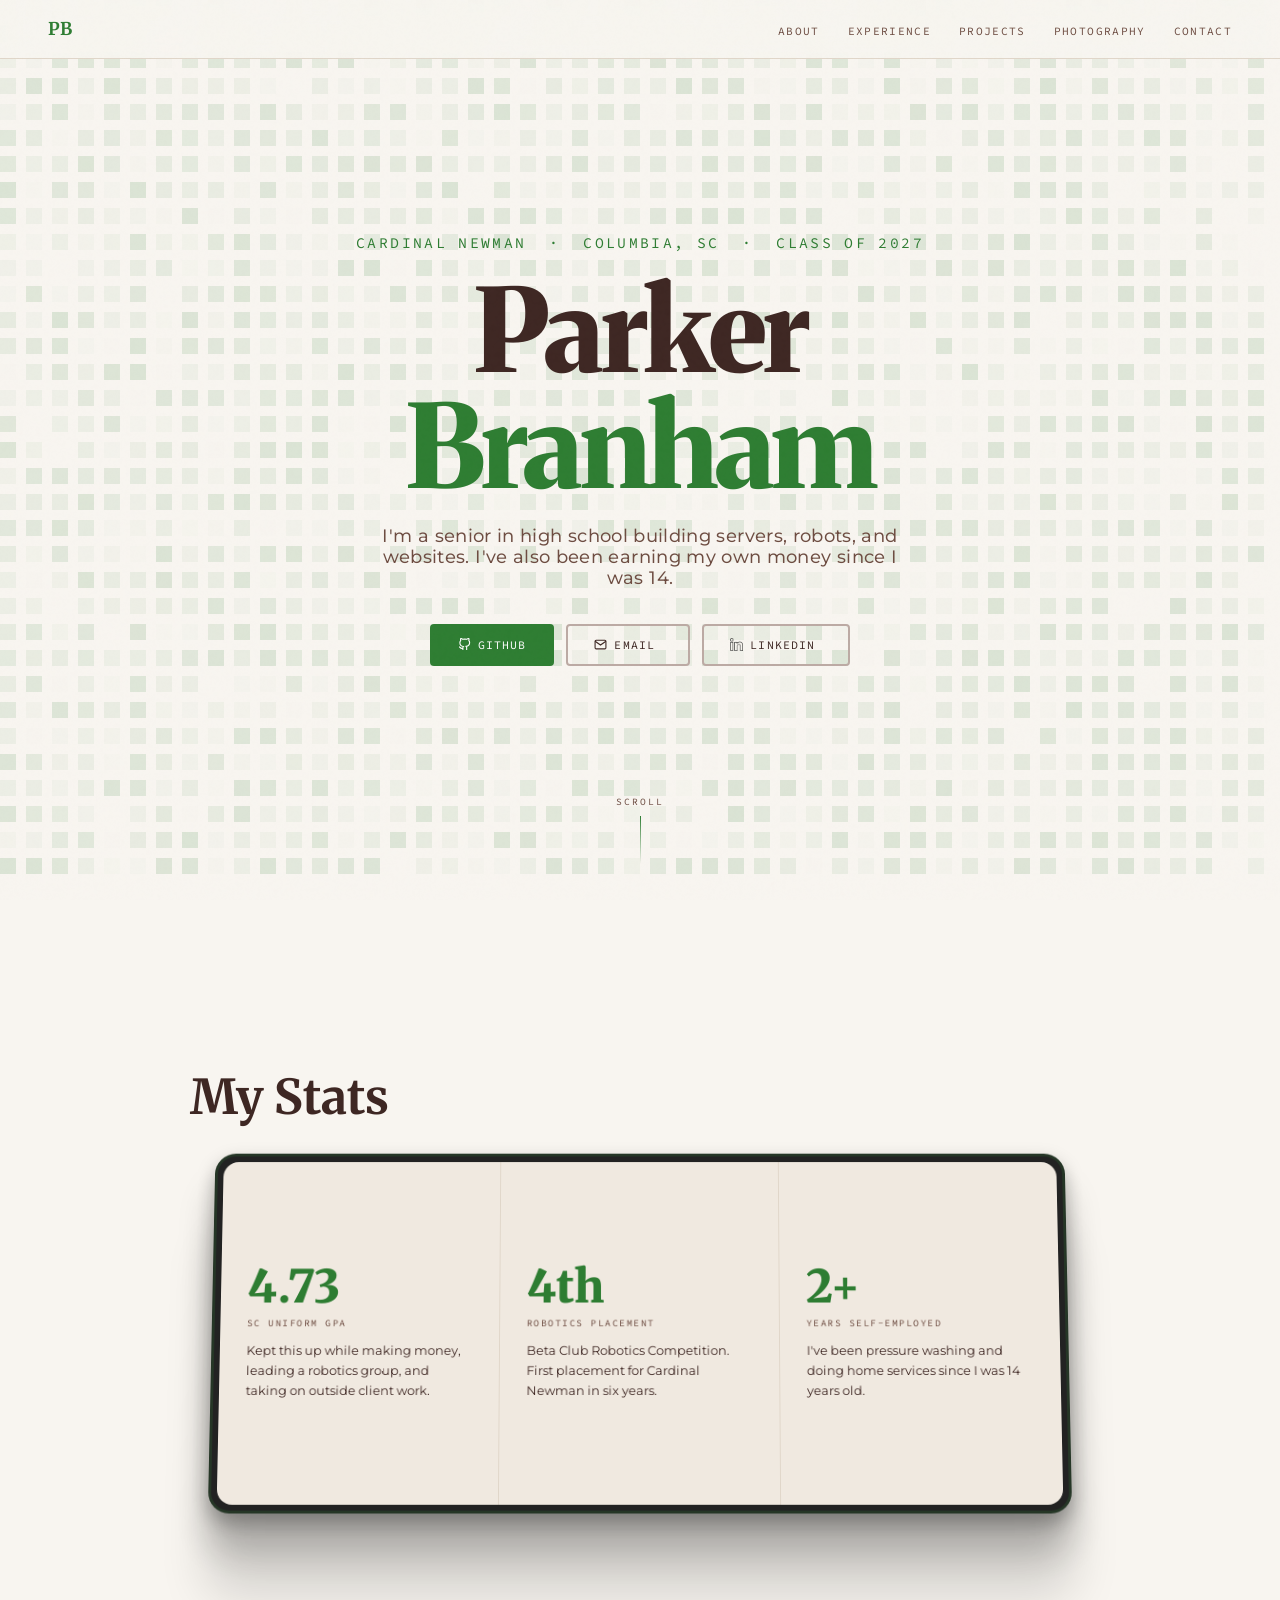
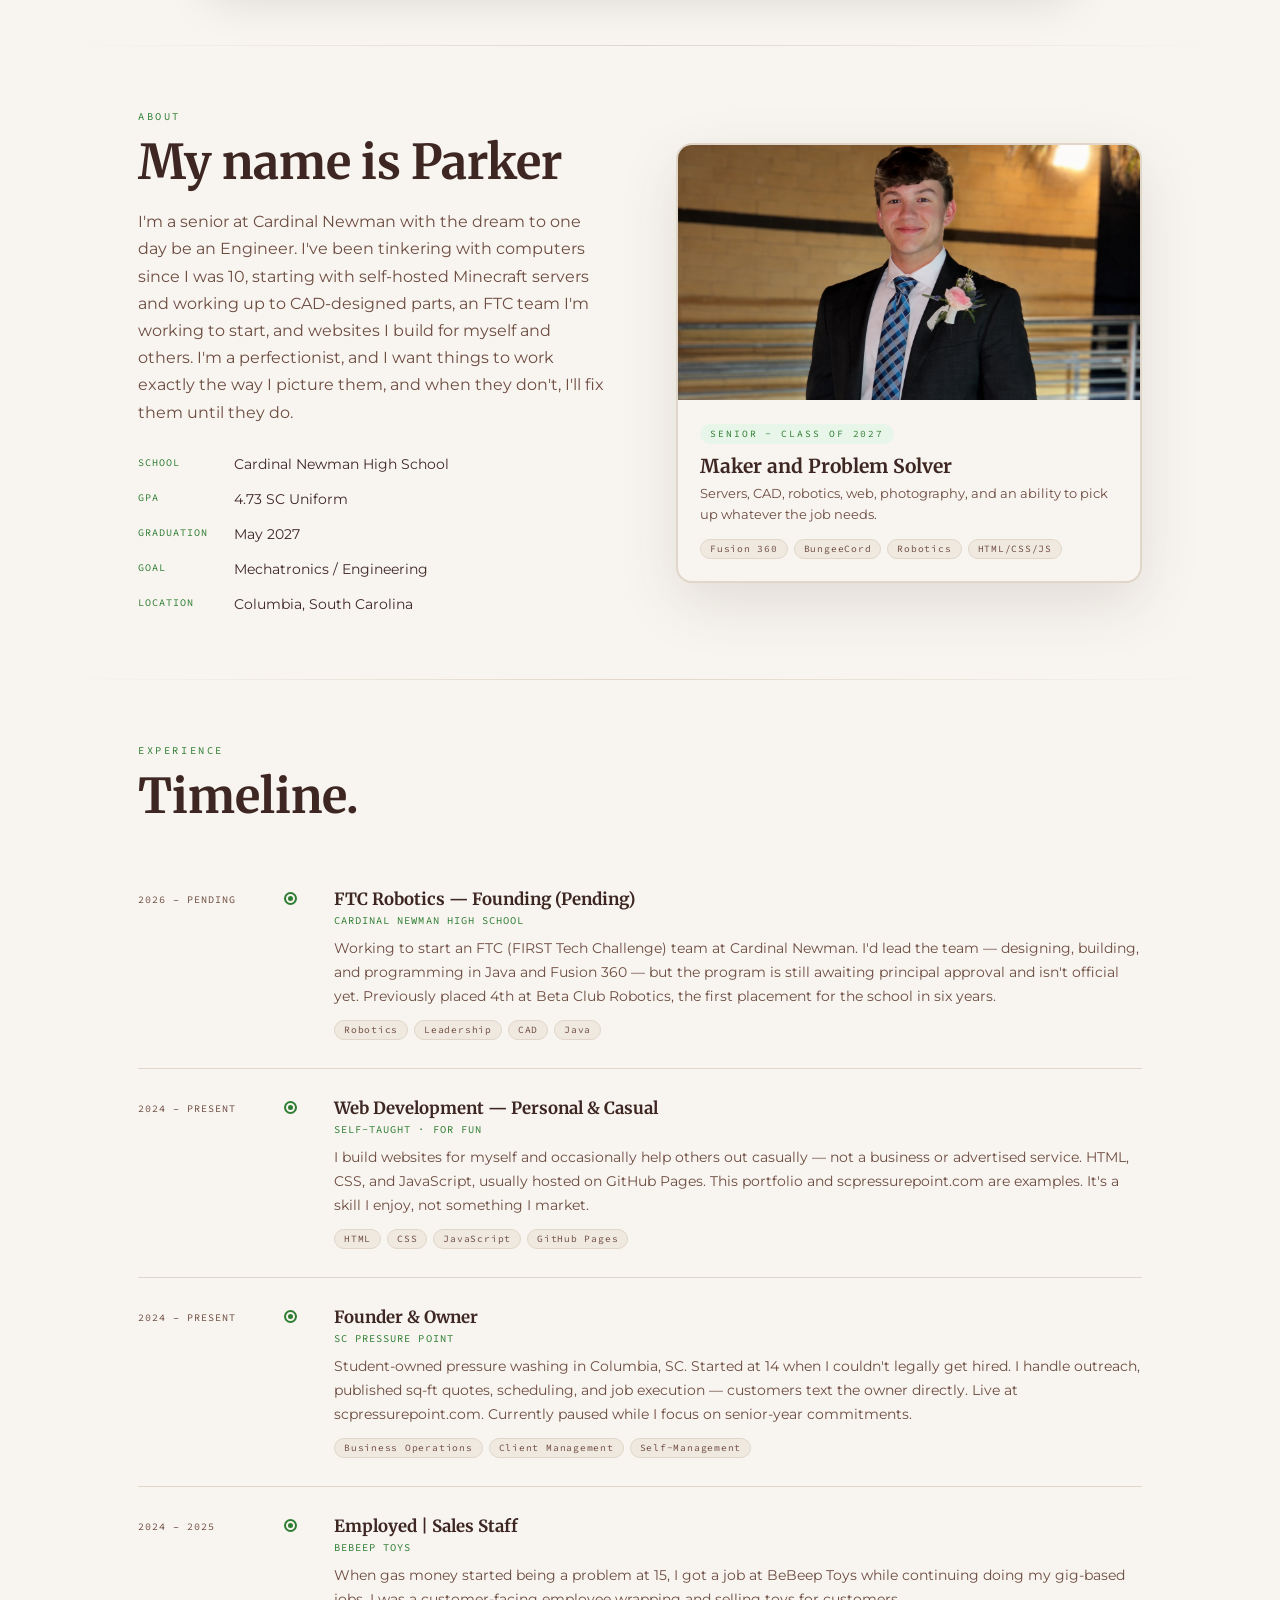
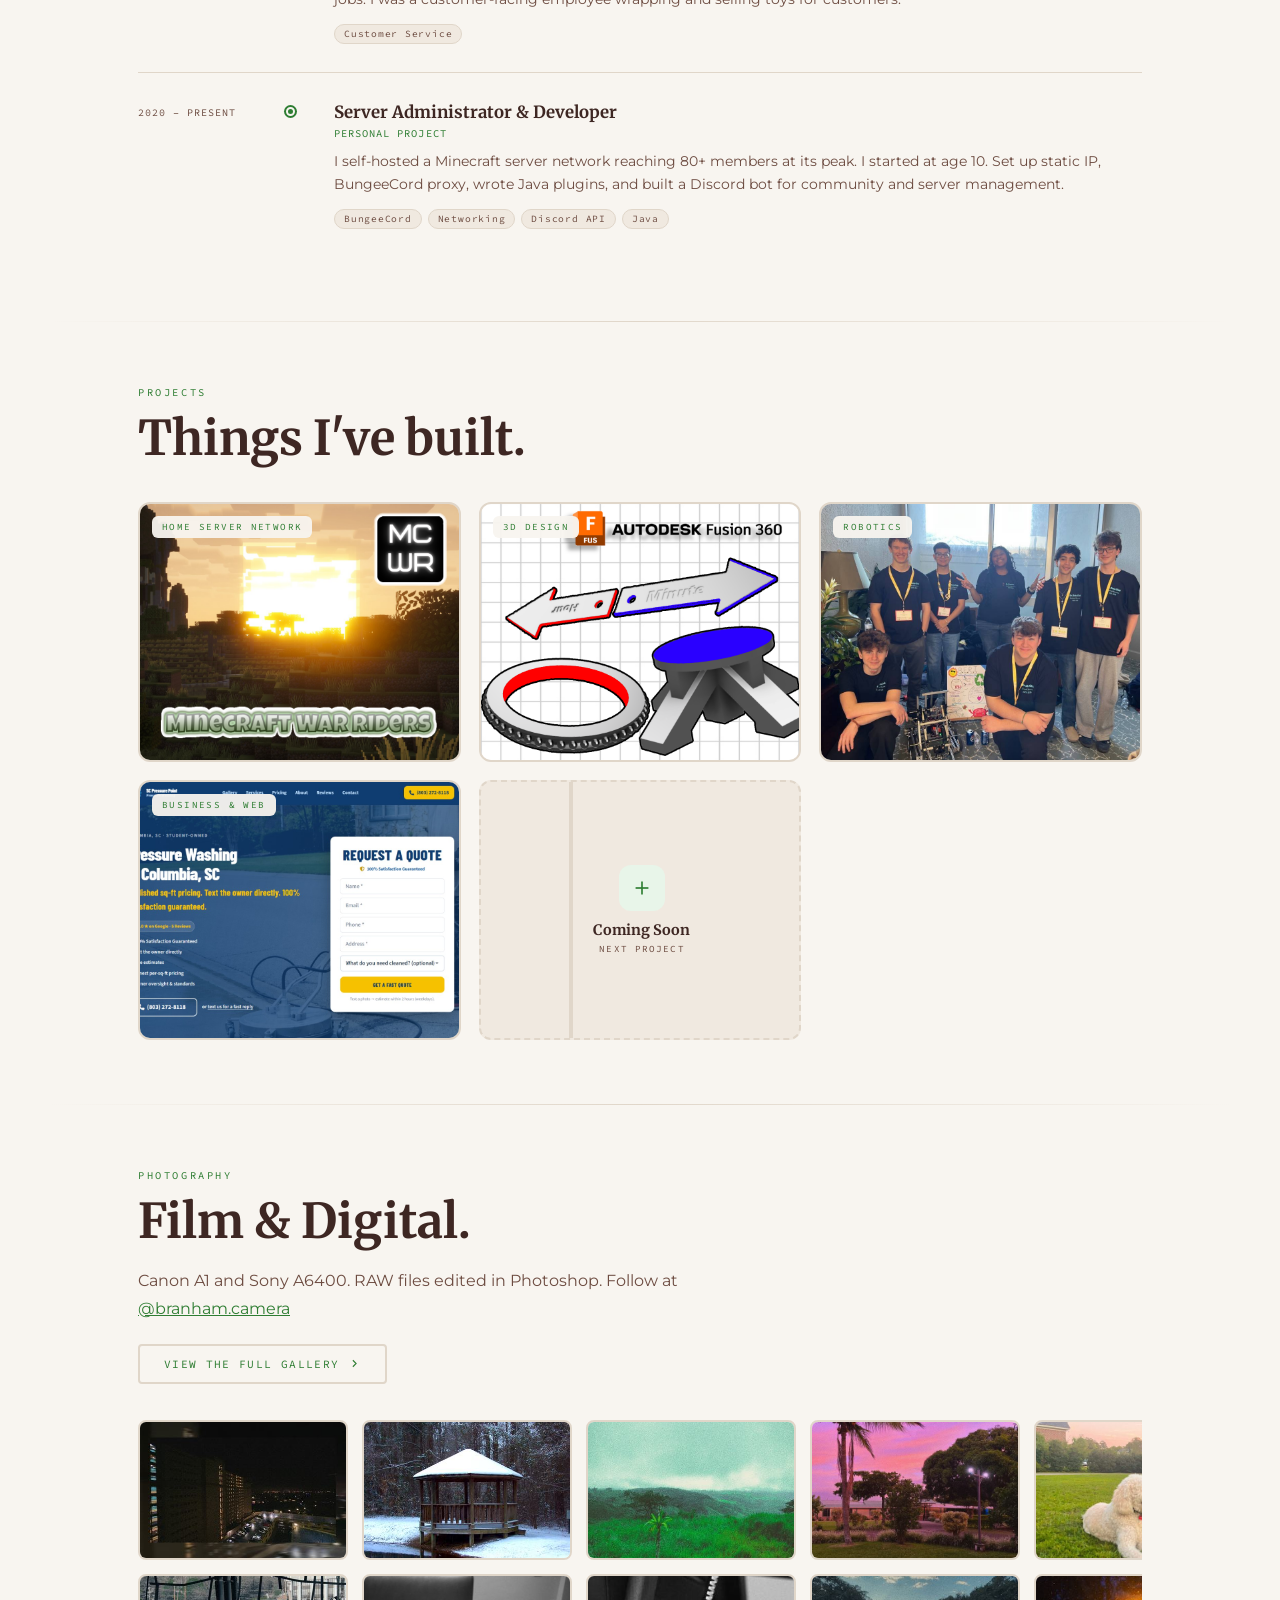
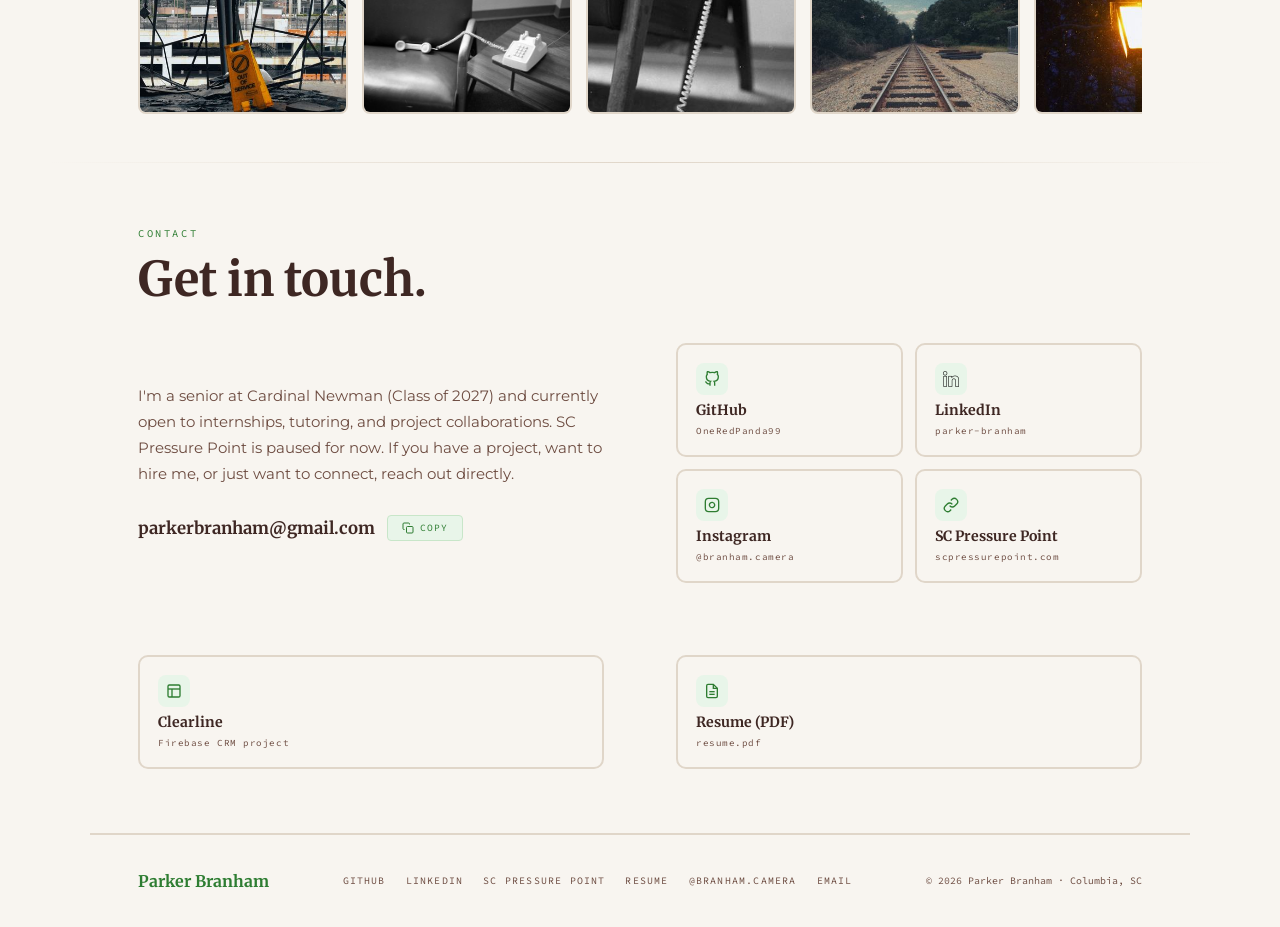
==== index.html @ a6eaa823 "Update site: senior year, soften web-dev/robotics framing, pause SC Pressure Point, add Clearline + " ====
<!DOCTYPE html>
<html lang="en">
<head>
<meta charset="UTF-8">
<meta name="viewport" content="width=device-width, initial-scale=1.0">
<meta name="description" content="Parker Branham — high school senior in Columbia, SC building servers, robots, and websites.">
<meta property="og:title" content="Parker Branham">
<meta property="og:description" content="Parker Branham — servers, robots, and websites. Columbia, SC.">
<meta property="og:image" content="https://www.parkerbranham.com/images/me/2_1me.png">
<meta property="og:url" content="https://www.parkerbranham.com">
<meta name="twitter:card" content="summary_large_image">
<title>Parker Branham - Columbia, SC</title>
<link rel="preconnect" href="https://fonts.googleapis.com">
<link rel="preconnect" href="https://fonts.gstatic.com" crossorigin>
<link rel="icon" type="image/png" href="images/me/PBLogo.png">
<link href="https://fonts.googleapis.com/css2?family=Merriweather:ital,wght@0,300;0,400;0,700;0,900;1,300&family=Montserrat:wght@300;400;500;600;700;800&family=Source+Code+Pro:wght@400;500;600&display=swap" rel="stylesheet">
<style>
:root {
  --card:#f8f5f0;--ring:#2e7d32;--input:#e0d6c9;--muted:#f0e9e0;--accent:#c8e6c9;
  --border:#e0d6c9;--primary:#2e7d32;--secondary:#e8f5e9;--background:#f8f5f0;
  --foreground:#3e2723;--muted-foreground:#6d4c41;--accent-foreground:#1b5e20;
  --primary-foreground:#ffffff;--secondary-foreground:#1b5e20;
  --font-mono:'Source Code Pro',monospace;--font-sans:'Montserrat',sans-serif;
  --font-serif:'Merriweather',serif;
}
*,*::before,*::after{box-sizing:border-box;margin:0;padding:0;}
html{scroll-behavior:smooth;overflow-y:scroll;scrollbar-width:none;}
html::-webkit-scrollbar{display:none;}
body{background:var(--background);color:var(--foreground);font-family:var(--font-sans);overflow-x:hidden;}
body::before{content:'';position:fixed;inset:0;background-image:url("data:image/svg+xml,%3Csvg viewBox='0 0 200 200' xmlns='http://www.w3.org/2000/svg'%3E%3Cfilter id='n'%3E%3CfeTurbulence type='fractalNoise' baseFrequency='0.85' numOctaves='4' stitchTiles='stitch'/%3E%3C/filter%3E%3Crect width='100%25' height='100%25' filter='url(%23n)' opacity='0.04'/%3E%3C/svg%3E");pointer-events:none;z-index:9999;opacity:0.4;}
.no-select{user-select:none;-webkit-user-select:none;}

/* ── NAV ── */
nav{position:fixed;top:0;left:0;right:0;z-index:1000;padding:18px 48px;display:flex;justify-content:space-between;align-items:center;background:rgba(248,245,240,0.9);backdrop-filter:blur(14px);border-bottom:1px solid var(--border);}
.nav-logo{font-family:var(--font-serif);font-weight:700;font-size:1.1rem;color:var(--primary);text-decoration:none;}
.nav-links{display:flex;gap:28px;list-style:none;}
.nav-links a{font-family:var(--font-mono);font-size:0.7rem;letter-spacing:0.12em;text-transform:uppercase;color:var(--muted-foreground);text-decoration:none;transition:color 0.2s;position:relative;}
.nav-links a::after{content:'';position:absolute;bottom:-2px;left:0;right:0;height:1px;background:var(--primary);transform:scaleX(0);transition:transform 0.25s ease;}
.nav-links a:hover{color:var(--primary);}
.nav-links a:hover::after{transform:scaleX(1);}
.nav-hamburger{display:none;flex-direction:column;gap:5px;cursor:pointer;padding:4px;}
.nav-hamburger span{display:block;width:22px;height:2px;background:var(--foreground);transition:all 0.3s;border-radius:2px;}
.nav-hamburger.open span:nth-child(1){transform:translateY(7px) rotate(45deg);}
.nav-hamburger.open span:nth-child(2){opacity:0;transform:scaleX(0);}
.nav-hamburger.open span:nth-child(3){transform:translateY(-7px) rotate(-45deg);}
.mobile-menu{display:none;position:fixed;top:57px;left:0;right:0;background:rgba(248,245,240,0.97);backdrop-filter:blur(14px);border-bottom:1px solid var(--border);z-index:999;padding:20px 24px;flex-direction:column;gap:0;}
.mobile-menu.open{display:flex;}
.mobile-menu[hidden]{display:none !important;}
.mobile-menu a{font-family:var(--font-mono);font-size:0.82rem;letter-spacing:0.12em;text-transform:uppercase;color:var(--muted-foreground);text-decoration:none;padding:14px 0;border-bottom:1px solid var(--border);}
.mobile-menu a:last-child{border-bottom:none;}
.mobile-menu a:hover{color:var(--primary);}

/* ── HERO ── */
#hero{position:relative;height:100vh;min-height:600px;display:flex;flex-direction:column;align-items:center;justify-content:center;overflow:hidden;}
#flickering-canvas{position:absolute;inset:0;width:100%;height:100%;opacity:0.38;}
.hero-content{position:relative;z-index:2;text-align:center;padding:0 24px;}
.hero-tag{font-family:var(--font-mono);font-size:clamp(0.78rem,1.5vw,0.92rem);letter-spacing:0.16em;text-transform:uppercase;color:var(--primary);margin-bottom:22px;opacity:0;transform:translateY(16px);animation:fadeUp 0.7s 0.3s ease forwards;}
.hero-name{font-family:var(--font-serif);font-size:clamp(3.2rem,9vw,8.5rem);font-weight:900;line-height:1;color:var(--foreground);letter-spacing:-0.03em;opacity:0;transform:translateY(24px);animation:fadeUp 0.8s 0.5s ease forwards;}
.hero-name span{color:var(--primary);display:inline-block;}
.hero-role { font-family: var(--font-sans); font-size: clamp(0.95rem, 2vw, 1.1rem); font-weight: 450; color: var(--muted-foreground); margin-top: 20px; letter-spacing: 0.02em; opacity: 0; transform: translateY(16px); animation: fadeUp 0.7s 0.8s ease forwards; max-width: 520px; margin-left: auto; margin-right: auto; }
.hero-cta{margin-top:36px;display:flex;gap:12px;justify-content:center;flex-wrap:wrap;opacity:0;transform:translateY(16px);animation:fadeUp 0.7s 1.0s ease forwards;}
.btn-primary{background:var(--primary);color:var(--primary-foreground);font-family:var(--font-mono);font-size:0.72rem;letter-spacing:0.1em;text-transform:uppercase;text-decoration:none;padding:12px 26px;border-radius:4px;transition:all 0.25s cubic-bezier(0.34,1.56,0.64,1);border:2px solid transparent;display:inline-flex;align-items:center;gap:7px;}
.btn-primary svg{width:13px;height:13px;stroke:currentColor;fill:none;stroke-width:2;flex-shrink:0;}
.btn-primary:hover{background:transparent;color:var(--primary);border-color:var(--primary);transform:translateY(-2px);box-shadow:0 8px 20px rgba(46,125,50,0.18);}
.btn-secondary{background:transparent;color:var(--foreground);font-family:var(--font-mono);font-size:0.72rem;letter-spacing:0.1em;text-transform:uppercase;text-decoration:none;padding:12px 26px;border-radius:4px;border:2px solid #bcaaa4;transition:all 0.25s cubic-bezier(0.34,1.56,0.64,1);display:inline-flex;align-items:center;gap:7px;cursor:pointer;}
.btn-secondary svg{width:13px;height:13px;stroke:currentColor;fill:none;stroke-width:2;flex-shrink:0;}
.btn-secondary:hover{border-color:var(--primary);color:var(--primary);transform:translateY(-2px);box-shadow:0 8px 20px rgba(46,125,50,0.1);}
.scroll-hint{position:absolute;bottom:36px;left:0;right:0;display:flex;flex-direction:column;align-items:center;gap:8px;opacity:0;animation:fadeUp 0.6s 1.4s ease forwards;pointer-events:none;}
.scroll-hint span{font-family:var(--font-mono);font-size:0.6rem;letter-spacing:0.2em;text-transform:uppercase;color:var(--muted-foreground);}
.scroll-line{width:1px;height:48px;background:linear-gradient(to bottom,var(--primary),transparent);animation:scrollPulse 2s infinite;}
.btn-secondary.copied::after{content:"Copied!";margin-left:8px;color:#4caf50;font-weight:600;opacity:1;transition:opacity .3s ease;}
.btn-secondary::after{content:"";opacity:0;}
a:focus-visible,button:focus-visible{outline:2px solid var(--primary);outline-offset:3px;}
.footer-email{font-family:var(--font-mono);font-size:0.62rem;letter-spacing:0.12em;text-transform:uppercase;color:var(--muted-foreground);background:none;border:none;cursor:pointer;padding:0;transition:color 0.2s;}
.footer-email:hover,.footer-email.copied{color:var(--primary);}



/* ── 3D SCROLL CARD ── */
#scroll-section{position:relative;height:745px;display:flex;align-items:flex-start;justify-content:center;padding:80px 24px;background:var(--background);overflow:hidden;}
.scroll-sticky{position:sticky;top:90px;width:100%;max-width:900px;margin:0 auto;perspective:1200px;}
.scroll-card-3d{border-radius:22px;border:3px solid rgba(46,125,50,0.22);background:#222;padding:6px;box-shadow:0 9px 20px rgba(0,0,0,0.28),0 37px 37px rgba(0,0,0,0.22),0 84px 50px rgba(0,0,0,0.14);will-change:transform;}
.scroll-card-inner{background:var(--muted);border-radius:16px;overflow:hidden;height:360px;display:grid;grid-template-columns:repeat(3,1fr);}
.stat-panel{padding:36px 28px;display:flex;flex-direction:column;justify-content:center;border-right:1px solid var(--border);}
.stat-panel:last-child{border-right:none;}
.stat-num{font-family:var(--font-serif);font-size:3rem;font-weight:900;color:var(--primary);line-height:1;}
.stat-label{font-family:var(--font-mono);font-size:0.62rem;letter-spacing:0.15em;text-transform:uppercase;color:var(--muted-foreground);margin-top:8px;}
.stat-desc{font-size:0.82rem;color:var(--foreground);margin-top:12px;line-height:1.6;}

/* ── SECTIONS ── */
section{padding:64px 48px;max-width:1100px;margin:0 auto;}
.section-label{font-family:var(--font-mono);font-size:0.65rem;letter-spacing:0.25em;text-transform:uppercase;color:var(--primary);margin-bottom:12px;}
.section-title{font-family:var(--font-serif);font-size:clamp(1.9rem,4vw,3rem);font-weight:700;color:var(--foreground);line-height:1.15;margin-bottom:18px;}
.section-subtitle{font-size:1rem;color:var(--muted-foreground);max-width:560px;line-height:1.7;}

/* ── ABOUT ── */
#about{display:grid;grid-template-columns:1fr 1fr;gap:72px;align-items:center;}
.about-text .section-subtitle{margin-top:14px;margin-bottom:28px;}
.about-facts{display:flex;flex-direction:column;gap:14px;margin-top:28px;}
.fact-row{display:flex;align-items:flex-start;gap:12px;font-size:0.88rem;}
.fact-key{font-family:var(--font-mono);font-size:0.63rem;letter-spacing:0.1em;text-transform:uppercase;color:var(--primary);min-width:84px;padding-top:2px;}
.fact-val{color:var(--foreground);line-height:1.5;}
.tilt-card-wrap{position:relative;}
.tilt-card{border-radius:16px;overflow:hidden;border:2px solid var(--border);background:var(--card);box-shadow:0 20px 60px rgba(62,39,35,0.12);transform-style:preserve-3d;transition:box-shadow 0.3s;}
.tilt-card:hover{box-shadow:0 40px 80px rgba(46,125,50,0.15);}
.tilt-card-img{width:100%;height:255px;object-fit:cover;display:block;}
.tilt-card-body{padding:22px;}
.tilt-card-tag{font-family:var(--font-mono);font-size:0.6rem;letter-spacing:0.2em;text-transform:uppercase;color:var(--primary);background:var(--secondary);padding:4px 10px;border-radius:100px;display:inline-block;margin-bottom:10px;}
.tilt-card-title{font-family:var(--font-serif);font-size:1.2rem;font-weight:700;color:var(--foreground);}
.tilt-card-sub{font-size:0.82rem;color:var(--muted-foreground);margin-top:5px;line-height:1.6;}
.tilt-spotlight{position:absolute;inset:0;border-radius:16px;pointer-events:none;background:radial-gradient(circle at var(--mx,50%) var(--my,50%),rgba(200,230,201,0.35) 0%,transparent 60%);opacity:0;transition:opacity 0.3s;}
.tilt-card-wrap:hover .tilt-spotlight{opacity:1;}
.skill-tags{display:flex;flex-wrap:wrap;gap:6px;margin-top:12px;}
.skill-tag{font-family:var(--font-mono);font-size:0.6rem;letter-spacing:0.08em;padding:3px 9px;border-radius:100px;background:var(--muted);color:var(--muted-foreground);border:1px solid var(--border);}

/* ── PROJECTS ── */
#projects .cards-grid{display:grid;grid-template-columns:repeat(3,1fr);gap:18px;margin-top:36px;}
.focus-card{position:relative;border-radius:12px;overflow:hidden;height:260px;background:var(--muted);border:2px solid var(--border);transition:all 0.3s ease;cursor:pointer;display:block;text-decoration: none;cursor: pointer;}
.cards-grid:hover .focus-card:not(:hover){filter:blur(2px);transform:scale(0.97);opacity:0.75;}
.focus-card-bg{position:absolute;inset:0;width:100%;height:100%;object-fit:cover;transition:transform 0.4s ease;}
.focus-card:hover .focus-card-bg{transform:scale(1.06);}
.focus-card-overlay{position:absolute;inset:0;background:linear-gradient(to top,rgba(0,0,0,0.78) 0%,transparent 60%);opacity:0;transition:opacity 0.3s;display:flex;align-items:flex-end;padding:20px 18px;}
.focus-card:hover .focus-card-overlay{opacity:1;}
.focus-card-title{font-family:var(--font-serif);font-size:1rem;font-weight:700;color:#fff;}
.focus-card-link{font-family:var(--font-mono);font-size:0.6rem;letter-spacing:0.1em;color:rgba(200,230,201,0.9);margin-top:4px;text-decoration:none;display:block;}
.focus-card-meta{position:absolute;top:12px;left:12px;background:rgba(248,245,240,0.95);border-radius:6px;padding:5px 10px;}
.focus-card-meta-tag{font-family:var(--font-mono);font-size:0.58rem;letter-spacing:0.15em;text-transform:uppercase;color:var(--primary);}
.focus-card.placeholder{background:var(--muted);border:2px dashed var(--border);display:flex;align-items:center;justify-content:center;cursor:default;}
.focus-card.placeholder:hover{filter:none;transform:none;opacity:1;}
.placeholder-inner{position:relative;z-index:2;text-align:center;padding:20px;pointer-events:none;}
.placeholder-icon{width:46px;height:46px;background:var(--secondary);border-radius:12px;display:flex;align-items:center;justify-content:center;margin:0 auto 10px;}
.placeholder-icon svg{width:22px;height:22px;stroke:var(--primary);fill:none;stroke-width:1.8;}
.placeholder-label{font-family:var(--font-serif);font-size:0.9rem;font-weight:700;color:var(--foreground);}
.placeholder-sub{font-family:var(--font-mono);font-size:0.58rem;letter-spacing:0.12em;text-transform:uppercase;color:var(--muted-foreground);margin-top:4px;}

/* ── EXPERIENCE ── */
#experience{padding:64px 48px;max-width:1100px;margin:0 auto;}
.experience-list{margin-top:36px;display:flex;flex-direction:column;}
.exp-item{display:grid;grid-template-columns:160px 1fr;gap:36px;padding:28px 0;border-bottom:1px solid var(--border);position:relative;}
.exp-item:last-child{border-bottom:none;}
.exp-date{font-family:var(--font-mono);font-size:0.63rem;letter-spacing:0.1em;text-transform:uppercase;color:var(--muted-foreground);padding-top:4px;line-height:1.6;}
.exp-dot{position:absolute;left:148px;top:34px;width:9px;height:9px;border-radius:50%;background:var(--primary);border:2px solid var(--background);box-shadow:0 0 0 2px var(--primary);}
.exp-role{font-family:var(--font-serif);font-size:1.05rem;font-weight:700;color:var(--foreground);margin-bottom:4px;}
.exp-company{font-family:var(--font-mono);font-size:0.65rem;letter-spacing:0.1em;text-transform:uppercase;color:var(--primary);margin-bottom:10px;}
.exp-desc{font-size:0.87rem;color:var(--muted-foreground);line-height:1.7;}
.exp-tags{display:flex;flex-wrap:wrap;gap:6px;margin-top:12px;}

/* ── PHOTOGRAPHY ── */
#photography{padding-bottom:0;}
.photo-gallery-wrap{margin-top:36px;display:flex;flex-direction:column;gap:14px;overflow:hidden;}
.photo-marquee-row{display:flex;white-space:nowrap;overflow:hidden;}
.photo-marquee-track{display:flex;gap:14px;animation:marqueeScroll 30s linear infinite;will-change:transform;}
.photo-marquee-row.reverse .photo-marquee-track{animation:marqueeScrollReverse 35s linear infinite;}
.photo-item{width:210px;height:140px;flex-shrink:0;border-radius:8px;overflow:hidden;border:2px solid var(--border);cursor:pointer;}
.photo-item img{width:100%;height:100%;object-fit:cover;display:block;transition:transform 0.4s ease;}
.photo-item:hover img{transform:scale(1.06);}
.photo-cta{display:inline-flex;align-items:center;gap:9px;font-family:var(--font-mono);font-size:0.7rem;letter-spacing:0.12em;text-transform:uppercase;text-decoration:none;color:var(--primary);padding:11px 24px;border:2px solid var(--border);border-radius:4px;transition:all 0.22s;}
.photo-cta:hover{border-color:var(--primary);transform:translateY(-2px);}
.photo-cta svg{width:13px;height:13px;stroke:currentColor;fill:none;stroke-width:2;transition:transform 0.2s;}
.photo-cta:hover svg{transform:translateX(4px);}

/* ── CONTACT ── */
#contact{padding:64px 48px;max-width:1100px;margin:0 auto;}
.contact-wrap{display:grid;grid-template-columns:1fr 1fr;gap:72px;align-items:center;margin-top:36px;}
.contact-info p{font-size:0.92rem;color:var(--muted-foreground);line-height:1.75;margin-bottom:28px;}
.contact-email-row{display:flex;align-items:center;gap:12px;flex-wrap:wrap;}
.contact-email-display{font-family:var(--font-serif);font-size:1.05rem;font-weight:700;color:var(--foreground);}
.copy-btn{display:inline-flex;align-items:center;gap:6px;font-family:var(--font-mono);font-size:0.6rem;letter-spacing:0.1em;text-transform:uppercase;background:var(--secondary);color:var(--primary);border:1px solid var(--accent);padding:6px 14px;border-radius:4px;cursor:pointer;transition:all 0.2s ease;}
.copy-btn:hover{background:var(--accent);}
.copy-btn svg{width:12px;height:12px;stroke:currentColor;fill:none;stroke-width:2;}
.contact-links-grid{display:grid;grid-template-columns:repeat(auto-fill,minmax(160px,1fr));gap:12px;}
.contact-link-card{background:var(--card);border:2px solid var(--border);border-radius:10px;padding:18px;text-decoration:none;transition:border-color 0.2s,transform 0.25s cubic-bezier(0.34,1.56,0.64,1);display:flex;flex-direction:column;gap:6px;}
.contact-link-card:hover{border-color:var(--primary);transform:translateY(-3px);box-shadow:0 12px 28px rgba(46,125,50,0.1);}
.contact-link-icon{width:32px;height:32px;background:var(--secondary);border-radius:8px;display:flex;align-items:center;justify-content:center;}
.contact-link-icon svg{width:16px;height:16px;stroke:var(--primary);fill:none;stroke-width:2;}
.contact-link-name{font-family:var(--font-serif);font-size:0.88rem;font-weight:700;color:var(--foreground);}
.contact-link-url{font-family:var(--font-mono);font-size:0.58rem;letter-spacing:0.06em;color:var(--muted-foreground);}

/* ── FOOTER ── */
footer{border-top:2px solid var(--border);padding:36px 48px;display:flex;justify-content:space-between;align-items:center;max-width:1100px;margin:0 auto;}
.footer-name{font-family:var(--font-serif);font-size:1rem;font-weight:700;color:var(--primary);}
.footer-links{display:flex;gap:20px;flex-wrap:wrap;}
.footer-links a{font-family:var(--font-mono);font-size:0.62rem;letter-spacing:0.12em;text-transform:uppercase;color:var(--muted-foreground);text-decoration:none;transition:color 0.2s;}
.footer-links a:hover{color:var(--primary);}
.footer-copy{font-family:var(--font-mono);font-size:0.62rem;color:var(--muted-foreground);}

/* ── ANIMATIONS ── */
@keyframes fadeUp{to{opacity:1;transform:translateY(0);}}
@keyframes scrollPulse{0%,100%{opacity:1;}50%{opacity:0.4;}}
@keyframes marqueeScroll{from{transform:translateX(0);}to{transform:translateX(-50%);}}
@keyframes marqueeScrollReverse{from{transform:translateX(-50%);}to{transform:translateX(0);}}
.reveal{opacity:0;transform:translateY(28px);transition:opacity 0.65s ease,transform 0.65s ease;}
.reveal.visible{opacity:1;transform:translateY(0);}
.reveal-delay-1{transition-delay:0.1s;}
.reveal-delay-2{transition-delay:0.2s;}
.reveal-delay-3{transition-delay:0.3s;}
.reveal-delay-4{transition-delay:0.4s;}
.hr-fancy{border:none;height:1px;background:linear-gradient(90deg,transparent,var(--border),transparent);margin:0 48px;}

/* ── MOBILE ── */
@media(max-width:900px){
  #about{grid-template-columns:1fr;gap:40px;}
  #projects .cards-grid{grid-template-columns:repeat(2,1fr);}
  .contact-wrap{grid-template-columns:1fr;gap:40px;}
}
@media(max-width:680px){
  nav{padding:14px 20px;}
  .nav-links{display:none;}
  .nav-hamburger{display:flex;}
  section{padding:44px 20px;}
  #experience{padding:44px 20px;}
  #contact{padding:44px 20px;}
  #projects .cards-grid{grid-template-columns:1fr;}
  footer{flex-direction:column;gap:14px;text-align:center;padding:28px 20px;}
  .footer-links{justify-content:center;}
  .hr-fancy{margin:0 20px;}
  .scroll-card-inner{grid-template-columns:1fr;height:auto;}
  .stat-panel{border-right:none;border-bottom:1px solid var(--border);}
  .stat-panel:last-child{border-bottom:none;}
  .contact-links-grid{grid-template-columns:1fr;}
  .hero-cta{flex-direction:column;align-items:center;}
  .exp-item{grid-template-columns:1fr;gap:6px;}
  .exp-dot{display:none;}
  #scroll-section{height:auto;padding:60px 20px;}
  .scroll-sticky{position:relative;top:0;}
  .focus-card-overlay{opacity:1;background:linear-gradient(to top,rgba(0,0,0,0.72) 0%,transparent 55%);}
  .cards-grid:hover .focus-card:not(:hover){filter:none;transform:none;opacity:1;}
}
@media(prefers-reduced-motion:reduce){
  html{scroll-behavior:auto;}
  .hero-tag,.hero-name,.hero-role,.hero-cta,.scroll-hint{animation:none;opacity:1;transform:none;}
  .reveal{opacity:1;transform:none;transition:none;}
  .photo-marquee-track,.photo-marquee-row.reverse .photo-marquee-track{animation:none;}
  .scroll-line{animation:none;}
}
</style>
<link rel="stylesheet" href="css/easter-eggs.css">
<!-- ↑↑↓↓…? D w/ friends · alt+shift palette · H opens doors · X marks the spot -->
</head>
<body>

<!-- NAV -->
<nav>
  <a href="#hero" class="nav-logo no-select">PB</a>
  <ul class="nav-links no-select">
    <li><a href="#about">About</a></li>
    <li><a href="#experience">Experience</a></li>
    <li><a href="#projects">Projects</a></li>
    <li><a href="#photography">Photography</a></li>
    <li><a href="#contact">Contact</a></li>
  </ul>
  <div class="nav-hamburger no-select" id="hamburger" role="button" tabindex="0" aria-label="Open menu" aria-expanded="false" aria-controls="mobile-menu">
    <span></span><span></span><span></span>
  </div>
</nav>
<div class="mobile-menu" id="mobile-menu" hidden>
  <a href="#about" onclick="closeMobileMenu()">About</a>
  <a href="#experience" onclick="closeMobileMenu()">Experience</a>
  <a href="#projects" onclick="closeMobileMenu()">Projects</a>
  <a href="#photography" onclick="closeMobileMenu()">Photography</a>
  <a href="#contact" onclick="closeMobileMenu()">Contact</a>
</div>

<!-- HERO -->
<section id="hero" style="padding:0;max-width:none;margin:0;">
  <canvas id="flickering-canvas"></canvas>
  <div class="hero-content">
    <p class="hero-tag no-select">Cardinal Newman &nbsp;·&nbsp; Columbia, SC &nbsp;·&nbsp; Class of 2027</p>
    <h1 class="hero-name no-select">Parker<br><span>Branham</span></h1>
    <p class="hero-role no-select">I'm a senior in high school building servers, robots, and websites. I've also been earning my own money since I was 14.</p>
    <div class="hero-cta">
      <a href="https://github.com/OneRedPanda99" target="_blank" rel="noopener noreferrer" class="btn-primary no-select"><svg viewBox="0 0 24 24" aria-hidden="true"><path d="M9 19c-5 1.5-5-2.5-7-3m14 6v-3.87a3.37 3.37 0 0 0-.94-2.61c3.14-.35 6.44-1.54 6.44-7A5.44 5.44 0 0 0 20 4.77 5.07 5.07 0 0 0 19.91 1S18.73.65 16 2.48a13.38 13.38 0 0 0-7 0C6.27.65 5.09 1 5.09 1A5.07 5.07 0 0 0 5 4.77a5.44 5.44 0 0 0-1.5 3.78c0 5.42 3.3 6.61 6.44 7A3.37 3.37 0 0 0 9 18.13V22"/></svg>GitHub</a>
      <button type="button" class="btn-secondary no-select" id="hero-email-btn"><svg viewBox="0 0 24 24" aria-hidden="true"><path d="M4 4h16c1.1 0 2 .9 2 2v12c0 1.1-.9 2-2 2H4c-1.1 0-2-.9-2-2V6c0-1.1.9-2 2-2z"/><polyline points="22,6 12,13 2,6"/></svg>Email</button>
      <a href="https://www.linkedin.com/in/parker-branham-9b32a5341/" target="_blank" rel="noopener noreferrer" class="btn-secondary no-select"><img src="images/icons/linkedin.png" alt="" width="13" height="13" style="width:13px;height:13px;object-fit:contain;">LinkedIn</a>
    </div>
  </div>
  <div class="scroll-hint no-select" aria-hidden="true">
    <span>Scroll</span>
    <div class="scroll-line"></div>
  </div>
</section>

<!-- 3D SCROLL CARD -->
  
<div id="scroll-section" style="max-width:none;">
  <div class="scroll-sticky">
    <h2 class="section-title">My Stats</h2>
    <div class="scroll-card-3d" id="scroll-3d-card">
      <div class="scroll-card-inner">
        <div class="stat-panel">
          <div class="stat-num no-select">4.73</div>
          <div class="stat-label no-select">SC Uniform GPA</div>
          <div class="stat-desc">Kept this up while making money, leading a robotics group, and taking on outside client work.</div>
        </div>
        <div class="stat-panel">
          <div class="stat-num no-select">4th</div>
          <div class="stat-label no-select">Robotics Placement</div>
          <div class="stat-desc">Beta Club Robotics Competition. First placement for Cardinal Newman in six years.</div>
        </div>
        <div class="stat-panel">
          <div class="stat-num no-select">2+</div>
          <div class="stat-label no-select">Years Self-Employed</div>
          <div class="stat-desc">I've been pressure washing and doing home services since I was 14 years old.</div>
        </div>
      </div>
    </div>
  </div>
</div>

<hr class="hr-fancy">

<!-- ABOUT -->
<section id="about">
  <div class="about-text reveal">
    <p class="section-label no-select">About</p>
    <h2 class="section-title">My name is Parker</h2>
    <p class="section-subtitle">I'm a senior at Cardinal Newman with the dream to one day be an Engineer. I've been tinkering with computers since I was 10, starting with self-hosted Minecraft servers and working up to CAD-designed parts, an FTC team I'm working to start, and websites I build for myself and others. I'm a perfectionist, and I want things to work exactly the way I picture them, and when they don't, I'll fix them until they do.</p>
    <div class="about-facts">
      <div class="fact-row"><span class="fact-key no-select">School</span><span class="fact-val">Cardinal Newman High School</span></div>
      <div class="fact-row"><span class="fact-key no-select">GPA</span><span class="fact-val">4.73 SC Uniform</span></div>
      <div class="fact-row"><span class="fact-key no-select">Graduation</span><span class="fact-val">May 2027</span></div>
      <div class="fact-row"><span class="fact-key no-select">Goal</span><span class="fact-val">Mechatronics / Engineering</span></div>
      <div class="fact-row"><span class="fact-key no-select">Location</span><span class="fact-val">Columbia, South Carolina</span></div>
    </div>
  </div>
  <div class="tilt-card-wrap reveal" id="tilt-wrap">
    <div class="tilt-card" id="tilt-card">
      <div class="tilt-spotlight" id="tilt-spotlight"></div>
      <img class="tilt-card-img" src="images/me/2_1me.png" alt="Parker Branham">
      <div class="tilt-card-body">
        <span class="tilt-card-tag no-select">Senior - Class of 2027</span>
        <div class="tilt-card-title">Maker and Problem Solver</div>
        <div class="tilt-card-sub">Servers, CAD, robotics, web, photography, and an ability to pick up whatever the job needs.</div>
        <div class="skill-tags" style="margin-top:14px;">
          <span class="skill-tag">Fusion 360</span><span class="skill-tag">BungeeCord</span><span class="skill-tag">Robotics</span><span class="skill-tag">HTML/CSS/JS</span>
        </div>
      </div>
    </div>
  </div>
</section>

<hr class="hr-fancy">

<!-- EXPERIENCE -->
<section id="experience">
  <div class="reveal">
    <p class="section-label no-select">Experience</p>
    <h2 class="section-title">Timeline.</h2>
  </div>
  <div class="experience-list">
    <div class="exp-item reveal">
      <div class="exp-date no-select">2026 &ndash; Pending</div>
      <div class="exp-dot"></div>
      <div class="exp-content">
        <div class="exp-role">FTC Robotics — Founding (Pending)</div>
        <div class="exp-company no-select">Cardinal Newman High School</div>
        <div class="exp-desc">Working to start an FTC (FIRST Tech Challenge) team at Cardinal Newman. I'd lead the team — designing, building, and programming in Java and Fusion 360 — but the program is still awaiting principal approval and isn't official yet. Previously placed 4th at Beta Club Robotics, the first placement for the school in six years.</div>
        <div class="exp-tags"><span class="skill-tag">Robotics</span><span class="skill-tag">Leadership</span><span class="skill-tag">CAD</span><span class="skill-tag">Java</span></div>
      </div>
    </div>
    <div class="exp-item reveal">
      <div class="exp-date no-select">2024 &ndash; Present</div>
      <div class="exp-dot"></div>
      <div class="exp-content">
        <div class="exp-role">Web Development — Personal &amp; Casual</div>
        <div class="exp-company no-select">Self-Taught · For Fun</div>
        <div class="exp-desc">I build websites for myself and occasionally help others out casually — not a business or advertised service. HTML, CSS, and JavaScript, usually hosted on GitHub Pages. This portfolio and scpressurepoint.com are examples. It's a skill I enjoy, not something I market.</div>
        <div class="exp-tags"><span class="skill-tag">HTML</span><span class="skill-tag">CSS</span><span class="skill-tag">JavaScript</span><span class="skill-tag">GitHub Pages</span></div>
      </div>
    </div>
    <div class="exp-item reveal">
      <div class="exp-date no-select">2024 &ndash; Present</div>
      <div class="exp-dot"></div>
      <div class="exp-content">
        <div class="exp-role">Founder &amp; Owner</div>
        <div class="exp-company no-select">SC Pressure Point</div>
        <div class="exp-desc">Student-owned pressure washing in Columbia, SC. Started at 14 when I couldn't legally get hired. I handle outreach, published sq-ft quotes, scheduling, and job execution — customers text the owner directly. Live at scpressurepoint.com. Currently paused while I focus on senior-year commitments.</div>
        <div class="exp-tags"><span class="skill-tag">Business Operations</span><span class="skill-tag">Client Management</span><span class="skill-tag">Self-Management</span></div>
      </div>
    </div>
    <div class="exp-item reveal">
      <div class="exp-date no-select">2024 &ndash; 2025</div>
      <div class="exp-dot"></div>
      <div class="exp-content">
        <div class="exp-role">Employed | Sales Staff</div>
        <div class="exp-company no-select">BeBeep Toys</div>
        <div class="exp-desc">When gas money started being a problem at 15, I got a job at BeBeep Toys while continuing doing my gig-based jobs. I was a customer-facing employee wrapping and selling toys for customers.</div>
        <div class="exp-tags"><span class="skill-tag">Customer Service</span></div>
      </div>
    </div>
    <div class="exp-item reveal">
      <div class="exp-date no-select">2020 &ndash; Present</div>
      <div class="exp-dot"></div>
      <div class="exp-content">
        <div class="exp-role">Server Administrator &amp; Developer</div>
        <div class="exp-company no-select">Personal Project</div>
        <div class="exp-desc">I self-hosted a Minecraft server network reaching 80+ members at its peak. I started at age 10. Set up static IP, BungeeCord proxy, wrote Java plugins, and built a Discord bot for community and server management.</div>
        <div class="exp-tags"><span class="skill-tag">BungeeCord</span><span class="skill-tag">Networking</span><span class="skill-tag">Discord API</span><span class="skill-tag">Java</span></div>
      </div>
    </div>
  </div>
</section>

<hr class="hr-fancy">

<!-- PROJECTS -->
<section id="projects">
  <div class="reveal">
    <p class="section-label no-select">Projects</p>
    <h2 class="section-title">Things I've built.</h2>
  </div>
  <div class="cards-grid">

    <a href="server.html" class="focus-card reveal">
      <img class="focus-card-bg" src="images/projects/minecraftserverPROJECT.png" alt="Server Infrastructure">
      <div class="focus-card-meta"><div class="focus-card-meta-tag no-select">Home Server Network</div></div>
      <div class="focus-card-overlay">
        <div>
          <div class="focus-card-title">Minecraft Server</div>
          <span class="focus-card-link">Static IP · BungeeCord · 80+ Members · Discord Bot</span>
        </div>
      </div>
    </a>

    <a href="printing.html" class="focus-card reveal">
      <img class="focus-card-bg" src="images/projects/Fusion360PROJECT.png" alt="3D Printing">
      <div class="focus-card-meta"><div class="focus-card-meta-tag no-select">3D Design</div></div>
      <div class="focus-card-overlay">
        <div>
          <div class="focus-card-title">Fusion 360 Parts</div>
          <span class="focus-card-link">CAD-designed mechanical components and enclosures</span>
        </div>
      </div>
    </a>

    <a href="robotics.html" class="focus-card reveal">
      <img class="focus-card-bg" src="images/robotics/WithBertPROJECT.jpg" alt="Robotics">
      <div class="focus-card-meta"><div class="focus-card-meta-tag no-select">Robotics</div></div>
      <div class="focus-card-overlay">
        <div>
          <div class="focus-card-title">FTC Robotics - Cardinal Newman</div>
          <span class="focus-card-link">Working to start the team. Beta Club 4th place. Pending approval.</span>
        </div>
      </div>
    </a>

    <!-- Clara's Soaps temporarily unpublished — page kept at claras-soaps.html for later restore -->

    <a href="scpressurepoint.html" class="focus-card reveal">
      <img class="focus-card-bg" src="images/projects/SCPressurePointWebsite.png" alt="SC Pressure Point website — Pressure Washing in Columbia, SC">
      <div class="focus-card-meta"><div class="focus-card-meta-tag no-select">Business &amp; Web</div></div>
      <div class="focus-card-overlay">
        <div>
          <div class="focus-card-title">SC Pressure Point</div>
          <span class="focus-card-link">scpressurepoint.com · Student-owned pressure washing</span>
        </div>
      </div>
    </a>

    <div class="focus-card placeholder reveal">
    <a href="clearline.html" class="focus-card reveal">
      <img class="focus-card-bg" src="images/projects/clearline.svg" alt="Clearline — Firebase CRM">
      <div class="focus-card-meta"><div class="focus-card-meta-tag no-select">Software / CRM</div></div>
      <div class="focus-card-overlay">
        <div>
          <div class="focus-card-title">Clearline</div>
          <span class="focus-card-link">Firebase CRM · real architecture, real bug-fixing</span>
        </div>
      </div>
    </a>

      <div class="placeholder-inner">
        <div class="placeholder-icon"><svg viewBox="0 0 24 24"><line x1="12" y1="5" x2="12" y2="19"/><line x1="5" y1="12" x2="19" y2="12"/></svg></div>
        <div class="placeholder-label">Coming Soon</div>
        <div class="placeholder-sub">Next Project</div>
      </div>
    </div>

  </div>
</section>

<hr class="hr-fancy">

<!-- PHOTOGRAPHY -->
<section id="photography">
  <div class="reveal">
    <p class="section-label no-select">Photography</p>
    <h2 class="section-title">Film &amp; Digital.</h2>
    <p class="section-subtitle">Canon A1 and Sony A6400. RAW files edited in Photoshop. Follow at <a href="https://instagram.com/branham.camera" target="_blank" rel="noopener noreferrer" style="color:var(--primary);">@branham.camera</a></p>
  </div>
  <div class="reveal" style="margin-top:22px;">
    <a href="photography.html" class="photo-cta">
      View the full gallery
      <svg viewBox="0 0 24 24"><polyline points="9 18 15 12 9 6"/></svg>
    </a>
  </div>
  <div class="photo-gallery-wrap" aria-label="Photography gallery">
    <div class="photo-marquee-row">
      <div class="photo-marquee-track">
        <div class="photo-item"><img src="images/photography/thumb/building.JPG" alt="Building architecture" loading="lazy"></div>
        <div class="photo-item"><img src="images/photography/thumb/bungalo.JPG" alt="Bungalow" loading="lazy"></div>
        <div class="photo-item"><img src="images/photography/thumb/coastaricagreen.jpg" alt="Costa Rica greenery" loading="lazy"></div>
        <div class="photo-item"><img src="images/photography/thumb/coastaricapurple.jpg" alt="Costa Rica purple flowers" loading="lazy"></div>
        <div class="photo-item"><img src="images/photography/thumb/doglookingforward.jpg" alt="Dog looking forward" loading="lazy"></div>
        <div class="photo-item"><img src="images/photography/thumb/dogupsidedown.jpg" alt="Dog upside down" loading="lazy"></div>
        <div class="photo-item"><img src="images/photography/thumb/feetoverwell.jpg" alt="Feet over a well" loading="lazy"></div>
        <div class="photo-item"><img src="images/photography/thumb/guynexttofirehydrant.jpg" alt="Person next to fire hydrant" loading="lazy"></div>
        <div class="photo-item"><img src="images/photography/thumb/mountains.JPG" alt="Mountains" loading="lazy"></div>
        <div class="photo-item"><img src="images/photography/thumb/porsche-museum.jpg" alt="Classic dark Porsche at the Porsche Museum" loading="lazy"></div>
        <div class="photo-item"><img src="images/photography/thumb/white-flower.jpg" alt="White flower macro with soft green bokeh" loading="lazy"></div>
        <!-- duplicate for seamless loop -->
        <div class="photo-item"><img src="images/photography/thumb/building.JPG" alt="" loading="lazy" aria-hidden="true"></div>
        <div class="photo-item"><img src="images/photography/thumb/bungalo.JPG" alt="" loading="lazy" aria-hidden="true"></div>
        <div class="photo-item"><img src="images/photography/thumb/coastaricagreen.jpg" alt="" loading="lazy" aria-hidden="true"></div>
        <div class="photo-item"><img src="images/photography/thumb/coastaricapurple.jpg" alt="" loading="lazy" aria-hidden="true"></div>
        <div class="photo-item"><img src="images/photography/thumb/doglookingforward.jpg" alt="" loading="lazy" aria-hidden="true"></div>
        <div class="photo-item"><img src="images/photography/thumb/dogupsidedown.jpg" alt="" loading="lazy" aria-hidden="true"></div>
        <div class="photo-item"><img src="images/photography/thumb/feetoverwell.jpg" alt="" loading="lazy" aria-hidden="true"></div>
        <div class="photo-item"><img src="images/photography/thumb/guynexttofirehydrant.jpg" alt="" loading="lazy" aria-hidden="true"></div>
        <div class="photo-item"><img src="images/photography/thumb/mountains.JPG" alt="" loading="lazy" aria-hidden="true"></div>
        <div class="photo-item"><img src="images/photography/thumb/porsche-museum.jpg" alt="" loading="lazy" aria-hidden="true"></div>
        <div class="photo-item"><img src="images/photography/thumb/white-flower.jpg" alt="" loading="lazy" aria-hidden="true"></div>
      </div>
    </div>
    <div class="photo-marquee-row reverse">
      <div class="photo-marquee-track">
        <div class="photo-item"><img src="images/photography/thumb/outoforder.JPG" alt="Out of order sign" loading="lazy"></div>
        <div class="photo-item"><img src="images/photography/thumb/phoneoncouch.jpg" alt="Phone on couch" loading="lazy"></div>
        <div class="photo-item"><img src="images/photography/thumb/phoneonfloor.jpg" alt="Phone on floor" loading="lazy"></div>
        <div class="photo-item"><img src="images/photography/thumb/railroad.jpg" alt="Railroad tracks" loading="lazy"></div>
        <div class="photo-item"><img src="images/photography/thumb/snowlightpost.JPG" alt="Snowy light post" loading="lazy"></div>
        <div class="photo-item"><img src="images/photography/thumb/snowybirdfeeder.JPG" alt="Snowy bird feeder" loading="lazy"></div>
        <div class="photo-item"><img src="images/photography/thumb/snowyexitpath.JPG" alt="Snowy exit path" loading="lazy"></div>
        <div class="photo-item"><img src="images/photography/thumb/snowypath.JPG" alt="Snowy path" loading="lazy"></div>
        <div class="photo-item"><img src="images/photography/thumb/sunset.jpg" alt="Sunset" loading="lazy"></div>
        <div class="photo-item"><img src="images/photography/thumb/whiteboard.jpg" alt="Whiteboard" loading="lazy"></div>
        <div class="photo-item"><img src="images/photography/thumb/dim-hallway.jpg" alt="Dim hallway with arched exit and bicycle on wall" loading="lazy"></div>
        <!-- duplicate for seamless loop -->
        <div class="photo-item"><img src="images/photography/thumb/outoforder.JPG" alt="" loading="lazy" aria-hidden="true"></div>
        <div class="photo-item"><img src="images/photography/thumb/phoneoncouch.jpg" alt="" loading="lazy" aria-hidden="true"></div>
        <div class="photo-item"><img src="images/photography/thumb/phoneonfloor.jpg" alt="" loading="lazy" aria-hidden="true"></div>
        <div class="photo-item"><img src="images/photography/thumb/railroad.jpg" alt="" loading="lazy" aria-hidden="true"></div>
        <div class="photo-item"><img src="images/photography/thumb/snowlightpost.JPG" alt="" loading="lazy" aria-hidden="true"></div>
        <div class="photo-item"><img src="images/photography/thumb/snowybirdfeeder.JPG" alt="" loading="lazy" aria-hidden="true"></div>
        <div class="photo-item"><img src="images/photography/thumb/snowyexitpath.JPG" alt="" loading="lazy" aria-hidden="true"></div>
        <div class="photo-item"><img src="images/photography/thumb/snowypath.JPG" alt="" loading="lazy" aria-hidden="true"></div>
        <div class="photo-item"><img src="images/photography/thumb/sunset.jpg" alt="" loading="lazy" aria-hidden="true"></div>
        <div class="photo-item"><img src="images/photography/thumb/whiteboard.jpg" alt="" loading="lazy" aria-hidden="true"></div>
        <div class="photo-item"><img src="images/photography/thumb/dim-hallway.jpg" alt="" loading="lazy" aria-hidden="true"></div>
      </div>
    </div>
  </div>
</section>

<hr class="hr-fancy" style="margin-top:48px;">

<!-- CONTACT -->
<section id="contact">
  <div class="reveal">
    <p class="section-label no-select">Contact</p>
    <h2 class="section-title">Get in touch.</h2>
  </div>
  <div class="contact-wrap">
    <div class="contact-info reveal">
      <p>I'm a senior at Cardinal Newman (Class of 2027) and currently open to internships, tutoring, and project collaborations. SC Pressure Point is paused for now. If you have a project, want to hire me, or just want to connect, reach out directly.</p>
      <div class="contact-email-row">
        <span class="contact-email-display" id="email-text">parkerbranham@gmail.com</span>
        <button type="button" class="copy-btn" onclick="copyEmail()" aria-label="Copy email address">
          <svg viewBox="0 0 24 24" aria-hidden="true"><rect x="9" y="9" width="13" height="13" rx="2"/><path d="M5 15H4a2 2 0 0 1-2-2V4a2 2 0 0 1 2-2h9a2 2 0 0 1 2 2v1"/></svg>
          <span id="copy-label">Copy</span>
        </button>
      </div>
    </div>
    <div class="contact-links-grid reveal">
      <a href="https://github.com/OneRedPanda99" target="_blank" rel="noopener noreferrer" class="contact-link-card">
        <div class="contact-link-icon"><svg viewBox="0 0 24 24" aria-hidden="true"><path d="M9 19c-5 1.5-5-2.5-7-3m14 6v-3.87a3.37 3.37 0 0 0-.94-2.61c3.14-.35 6.44-1.54 6.44-7A5.44 5.44 0 0 0 20 4.77 5.07 5.07 0 0 0 19.91 1S18.73.65 16 2.48a13.38 13.38 0 0 0-7 0C6.27.65 5.09 1 5.09 1A5.07 5.07 0 0 0 5 4.77a5.44 5.44 0 0 0-1.5 3.78c0 5.42 3.3 6.61 6.44 7A3.37 3.37 0 0 0 9 18.13V22"/></svg></div>
        <div class="contact-link-name">GitHub</div>
        <div class="contact-link-url">OneRedPanda99</div>
      </a>
      <a href="https://www.linkedin.com/in/parker-branham-9b32a5341/" target="_blank" rel="noopener noreferrer" class="contact-link-card">
        <div class="contact-link-icon"><img src="images/icons/linkedin.png" alt="" width="16" height="16" style="width:16px;height:16px;object-fit:contain;"></div>
        <div class="contact-link-name">LinkedIn</div>
        <div class="contact-link-url">parker-branham</div>
      </a>
      <a href="https://instagram.com/branham.camera" target="_blank" rel="noopener noreferrer" class="contact-link-card">
        <div class="contact-link-icon"><svg viewBox="0 0 24 24" aria-hidden="true"><rect x="2" y="2" width="20" height="20" rx="5"/><path d="M16 11.37A4 4 0 1 1 12.63 8 4 4 0 0 1 16 11.37z"/><line x1="17.5" y1="6.5" x2="17.51" y2="6.5"/></svg></div>
        <div class="contact-link-name">Instagram</div>
        <div class="contact-link-url">@branham.camera</div>
      </a>
      <!-- Clara's Soaps contact link temporarily unpublished -->
      <a href="https://scpressurepoint.com" target="_blank" rel="noopener noreferrer" class="contact-link-card">
        <div class="contact-link-icon"><svg viewBox="0 0 24 24" aria-hidden="true"><path d="M10 13a5 5 0 0 0 7.54.54l3-3a5 5 0 0 0-7.07-7.07l-1.72 1.71"/><path d="M14 11a5 5 0 0 0-7.54-.54l-3 3a5 5 0 0 0 7.07 7.07l1.71-1.71"/></svg></div>
        <div class="contact-link-name">SC Pressure Point</div>
        <div class="contact-link-url">scpressurepoint.com</div>
      </a>
    </div>
    <a href="clearline.html" class="contact-link-card">
      <div class="contact-link-icon"><svg viewBox="0 0 24 24" aria-hidden="true"><rect x="3" y="3" width="18" height="18" rx="2"/><line x1="3" y1="9" x2="21" y2="9"/><line x1="9" y1="9" x2="9" y2="21"/></svg></div>
      <div class="contact-link-name">Clearline</div>
      <div class="contact-link-url">Firebase CRM project</div>
    </a>
    <a href="resume.pdf" target="_blank" rel="noopener noreferrer" class="contact-link-card">
      <div class="contact-link-icon"><svg viewBox="0 0 24 24" aria-hidden="true"><path d="M14 2H6a2 2 0 0 0-2 2v16a2 2 0 0 0 2 2h12a2 2 0 0 0 2-2V8z"/><polyline points="14 2 14 8 20 8"/><line x1="8" y1="13" x2="16" y2="13"/><line x1="8" y1="17" x2="16" y2="17"/></svg></div>
      <div class="contact-link-name">Resume (PDF)</div>
      <div class="contact-link-url">resume.pdf</div>
    </a>
  </div>
</section>

<!-- FOOTER -->
<footer>
  <div class="footer-name no-select">Parker Branham</div>
  <div class="footer-links">
    <a href="https://github.com/OneRedPanda99" target="_blank" rel="noopener noreferrer">GitHub</a>
    <a href="https://www.linkedin.com/in/parker-branham-9b32a5341/" target="_blank" rel="noopener noreferrer">LinkedIn</a>
    <!-- Clara's Soaps footer link temporarily unpublished -->
    <a href="https://scpressurepoint.com" target="_blank" rel="noopener noreferrer">SC Pressure Point</a>
    <a href="resume.pdf" target="_blank" rel="noopener noreferrer">Resume</a>
    <a href="https://instagram.com/branham.camera" target="_blank" rel="noopener noreferrer">@branham.camera</a>
    <button type="button" class="footer-email no-select" id="footer-email-btn">Email</button>
  </div>
  <div class="footer-copy no-select">&copy; 2026 Parker Branham &middot; Columbia, SC</div>
</footer>

<script>
const EMAIL = 'parkerbranham@gmail.com';

/* Mobile menu */
const hamburger = document.getElementById('hamburger');
const mobileMenu = document.getElementById('mobile-menu');
function setMenuOpen(open) {
  mobileMenu.classList.toggle('open', open);
  hamburger.classList.toggle('open', open);
  hamburger.setAttribute('aria-expanded', open ? 'true' : 'false');
  hamburger.setAttribute('aria-label', open ? 'Close menu' : 'Open menu');
  if (open) mobileMenu.removeAttribute('hidden');
  else mobileMenu.setAttribute('hidden', '');
}
hamburger.addEventListener('click', () => setMenuOpen(!mobileMenu.classList.contains('open')));
hamburger.addEventListener('keydown', e => {
  if (e.key === 'Enter' || e.key === ' ') { e.preventDefault(); setMenuOpen(!mobileMenu.classList.contains('open')); }
});
function closeMobileMenu() { setMenuOpen(false); }

function flashCopied(el) {
  el.classList.add('copied');
  setTimeout(() => el.classList.remove('copied'), 1500);
}
function copyEmailToClipboard(feedbackEl) {
  navigator.clipboard.writeText(EMAIL).then(() => {
    if (feedbackEl) flashCopied(feedbackEl);
  }).catch(() => {});
}
const heroEmailBtn = document.getElementById('hero-email-btn');
if (heroEmailBtn) heroEmailBtn.addEventListener('click', () => copyEmailToClipboard(heroEmailBtn));
const footerEmailBtn = document.getElementById('footer-email-btn');
if (footerEmailBtn) footerEmailBtn.addEventListener('click', () => copyEmailToClipboard(footerEmailBtn));

/* Flickering grid */
(function() {
  const canvas = document.getElementById('flickering-canvas');
  if (!canvas) return;
  const reduceMotion = window.matchMedia('(prefers-reduced-motion: reduce)').matches;
  const ctx = canvas.getContext('2d');
  let cols, rows, squares, dpr;
  const SQ = 16, GAP = 10, MAX_OP = 0.38, FLICKER = 0.15;
  const COLOR = '46, 125, 50';
  function setup() {
    dpr = window.devicePixelRatio || 1;
    const w = canvas.offsetWidth, h = canvas.offsetHeight;
    canvas.width = w * dpr; canvas.height = h * dpr;
    cols = Math.floor(w / (SQ + GAP)); rows = Math.floor(h / (SQ + GAP));
    squares = new Float32Array(cols * rows);
    for (let i = 0; i < squares.length; i++) squares[i] = Math.random() * MAX_OP;
  }
  let lastTime = 0;
  function drawFrame(t) {
    const dt = reduceMotion ? 0 : (t - lastTime) / 1000; lastTime = t;
    ctx.clearRect(0, 0, canvas.width, canvas.height);
    for (let i = 0; i < cols; i++) {
      for (let j = 0; j < rows; j++) {
        if (!reduceMotion && Math.random() < FLICKER * dt) squares[i * rows + j] = Math.random() * MAX_OP;
        ctx.fillStyle = `rgba(${COLOR},${squares[i * rows + j]})`;
        ctx.fillRect(i * (SQ + GAP) * dpr, j * (SQ + GAP) * dpr, SQ * dpr, SQ * dpr);
      }
    }
    if (!reduceMotion) requestAnimationFrame(drawFrame);
  }
  setup();
  window.addEventListener('resize', () => { setup(); if (reduceMotion) drawFrame(0); });
  if (reduceMotion) drawFrame(0);
  else requestAnimationFrame(drawFrame);
})();

/* 3D scroll card - flat at center, tilts away above/below */
(function() {
  const card = document.getElementById('scroll-3d-card');
  const section = document.getElementById('scroll-section');
  if (!card || !section) return;
  if (window.matchMedia('(prefers-reduced-motion: reduce)').matches) return;
  let current = 0, currentScale = 1;
  function lerp(a, b, t) { return a + (b - a) * t; }
  function update() {
    const rect = section.getBoundingClientRect();
    const winH = window.innerHeight;
    const cardCenter = rect.top + rect.height / 2;
    const screenCenter = winH / 2;
    const offset = cardCenter - screenCenter;
    const range = winH * 0.6;
    const t = Math.max(-1, Math.min(1, offset / range));
    const targetRot = t * 22;
    const targetScale = 1 - Math.abs(t) * 0.05;
    current = lerp(current, targetRot, 0.07);
    currentScale = lerp(currentScale, targetScale, 0.07);
    card.style.transform = `rotateX(${current}deg) scale(${currentScale})`;
    requestAnimationFrame(update);
  }
  update();
})();

/* Tilt card */
(function() {
  const wrap = document.getElementById('tilt-wrap');
  const card = document.getElementById('tilt-card');
  const spot = document.getElementById('tilt-spotlight');
  if (!card || !wrap) return;
  if (window.matchMedia('(prefers-reduced-motion: reduce)').matches) return;
  let aId, tRX = 0, tRY = 0, cRX = 0, cRY = 0, hovering = false;
  function lerp(a, b, t) { return a + (b - a) * t; }
  function loop() {
    cRX = lerp(cRX, tRX, 0.1); cRY = lerp(cRY, tRY, 0.1);
    card.style.transform = `perspective(900px) rotateX(${cRX}deg) rotateY(${cRY}deg)`;
    aId = requestAnimationFrame(loop);
  }
  wrap.addEventListener('mouseenter', () => { hovering = true; loop(); });
  wrap.addEventListener('mousemove', e => {
    const r = card.getBoundingClientRect();
    const dx = (e.clientX - r.left - r.width / 2) / (r.width / 2);
    const dy = (e.clientY - r.top - r.height / 2) / (r.height / 2);
    tRX = -dy * 11; tRY = dx * 11;
    spot.style.setProperty('--mx', ((e.clientX - r.left) / r.width * 100) + '%');
    spot.style.setProperty('--my', ((e.clientY - r.top) / r.height * 100) + '%');
  });
  wrap.addEventListener('mouseleave', () => {
    hovering = false; tRX = 0; tRY = 0;
    setTimeout(() => { if (!hovering) cancelAnimationFrame(aId); }, 700);
  });
})();

/* Reveal on scroll */
(function() {
  const obs = new IntersectionObserver(entries => {
    entries.forEach(e => { if (e.isIntersecting) { e.target.classList.add('visible'); obs.unobserve(e.target); } });
  }, { threshold: 0.1 });
  document.querySelectorAll('.reveal').forEach(el => obs.observe(el));
})();

/* Marquee photos lead to the full gallery */
(function() {
  document.querySelectorAll('.photo-item').forEach(el => {
    el.addEventListener('click', () => { location.href = 'photography.html'; });
  });
})();

/* Copy email */
function copyEmail() {
  navigator.clipboard.writeText(EMAIL).then(() => {
    const lbl = document.getElementById('copy-label');
    lbl.textContent = 'Copied!';
    setTimeout(() => { lbl.textContent = 'Copy'; }, 2000);
  });
}
</script>
<script src="js/easter-eggs.js"></script>
<script src="js/easter-eggs-hack.js"></script>
<script src="js/easter-eggs-fight.js"></script>
<!-- words unlock more than arrows · B is not real · Y scrambles truth -->
</body>
</html>
---- css/easter-eggs.css ----
/* pb easter eggs — activated via keyboard only; see source comments */

/* ── Dark mode (persisted) ── */
html[data-theme="dark"] {
  color-scheme: dark;
  --card: #1a1f1a;
  --ring: #81c784;
  --input: #2a332a;
  --muted: #222822;
  --accent: #1b3d1f;
  --border: #2e3a2e;
  --primary: #81c784;
  --secondary: #1b2e1c;
  --background: #0f130f;
  --foreground: #e8efe8;
  --muted-foreground: #9aaa9a;
  --accent-foreground: #c8e6c9;
  --primary-foreground: #0a100a;
  --secondary-foreground: #c8e6c9;
  --bg: #0f130f;
  --fg: #e8efe8;
  --sub: #9aaa9a;
  --dim: #a5d6a7;
  --surface: #161c16;
  --text: #e8efe8;
  --subtext: #9aaa9a;
}

html[data-theme="dark"] body {
  background: var(--background, var(--bg));
  color: var(--foreground, var(--fg, var(--text)));
}

html[data-theme="dark"] nav,
html[data-theme="dark"] .mobile-menu {
  background: rgba(15, 19, 15, 0.92) !important;
}

html[data-theme="dark"] body::before {
  opacity: 0.25;
}

html[data-theme="dark"] .btn-secondary {
  border-color: #4a5a4a;
}

html[data-theme="dark"] .scroll-card-3d {
  background: #111;
}

html[data-theme="dark"] .focus-card-meta {
  background: rgba(15, 19, 15, 0.95);
}

/* ── Comic Sans chaos ── */
html.egg-comic,
html.egg-comic body,
html.egg-comic button,
html.egg-comic input,
html.egg-comic a,
html.egg-comic h1,
html.egg-comic h2,
html.egg-comic h3,
html.egg-comic h4,
html.egg-comic p,
html.egg-comic span,
html.egg-comic li,
html.egg-comic .nav-logo,
html.egg-comic .nav-links a,
html.egg-comic .hero-name,
html.egg-comic .section-title,
html.egg-comic .section-label,
html.egg-comic .hero-h1,
html.egg-comic .sec-h2 {
  font-family: "Comic Sans MS", "Comic Sans", "Chalkboard SE", "Comic Neue", cursive !important;
}

/* ── Vaporwave ── */
html.egg-vapor {
  --primary: #ff71ce !important;
  --ring: #01cdfe !important;
  --accent: #b967ff !important;
  --secondary: #2a1a3a !important;
  --dim: #05ffa1 !important;
}

html.egg-vapor body {
  background-image:
    linear-gradient(135deg, rgba(255, 113, 206, 0.12), rgba(1, 205, 254, 0.1)),
    linear-gradient(var(--background, var(--bg, #f8f5f0)), var(--background, var(--bg, #f8f5f0)));
}

html.egg-vapor #hero,
html.egg-vapor .hero-content,
html.egg-vapor .hero-inner {
  transform: perspective(800px) rotateY(-1.2deg) skewX(-0.6deg);
}

html.egg-vapor h1,
html.egg-vapor .hero-h1,
html.egg-vapor .hero-name,
html.egg-vapor .section-title {
  text-shadow:
    2px 2px 0 #ff71ce,
    -2px -2px 0 #01cdfe,
    0 0 18px rgba(185, 103, 255, 0.45);
}

#egg-vapor-sun {
  display: none;
  position: fixed;
  bottom: 18%;
  left: 50%;
  transform: translateX(-50%);
  width: 220px;
  height: 220px;
  border-radius: 50%;
  background: linear-gradient(180deg, #ffeb3b 0%, #ff6f00 55%, #e91e63 100%);
  opacity: 0.22;
  pointer-events: none;
  z-index: 99990;
  box-shadow: 0 0 80px rgba(255, 111, 0, 0.35);
}

html.egg-vapor #egg-vapor-sun {
  display: block;
}

#egg-scanlines {
  display: none;
  position: fixed;
  inset: 0;
  pointer-events: none;
  z-index: 100000;
  background: repeating-linear-gradient(
    0deg,
    transparent,
    transparent 2px,
    rgba(0, 0, 0, 0.07) 2px,
    rgba(0, 0, 0, 0.07) 4px
  );
  mix-blend-mode: multiply;
  opacity: 0.55;
}

html.egg-vapor #egg-scanlines {
  display: block;
}

/* ── Matrix rain overlay ── */
#egg-matrix-rain {
  display: none;
  position: fixed;
  inset: 0;
  pointer-events: none;
  z-index: 99980;
  overflow: hidden;
  opacity: 0.18;
  background:
    repeating-linear-gradient(
      90deg,
      transparent 0,
      transparent 48px,
      rgba(0, 255, 100, 0.03) 48px,
      rgba(0, 255, 100, 0.03) 49px
    );
}

html.egg-matrix #egg-matrix-rain {
  display: block;
}

html.egg-matrix #egg-matrix-rain::before,
html.egg-matrix #egg-matrix-rain::after {
  content: 'ｱｲｳｴｵｶｷｸｹｺｻｼｽｾｿﾀﾁﾂﾃﾄﾅﾆﾇﾈﾉﾊﾋﾌﾍﾎﾏﾐﾑﾒﾓﾔﾕﾖﾗﾘﾙﾚﾛﾜｦﾝ01';
  position: absolute;
  top: -100%;
  left: 0;
  right: 0;
  font-family: monospace;
  font-size: 14px;
  line-height: 1.4;
  color: #0f0;
  word-break: break-all;
  white-space: pre-wrap;
  animation: egg-matrix-fall 12s linear infinite;
}

html.egg-matrix #egg-matrix-rain::after {
  left: 30%;
  animation-duration: 9s;
  animation-delay: -4s;
  opacity: 0.7;
}

@keyframes egg-matrix-fall {
  to { transform: translateY(200%); }
}

/* ── Deep fry noise ── */
#egg-fry-noise {
  display: none;
  position: fixed;
  inset: 0;
  pointer-events: none;
  z-index: 99970;
  opacity: 0.12;
  background-image: url("data:image/svg+xml,%3Csvg viewBox='0 0 200 200' xmlns='http://www.w3.org/2000/svg'%3E%3Cfilter id='n'%3E%3CfeTurbulence type='fractalNoise' baseFrequency='1.2' numOctaves='3'/%3E%3C/filter%3E%3Crect width='100%25' height='100%25' filter='url(%23n)'/%3E%3C/svg%3E");
  mix-blend-mode: overlay;
}

html.egg-fry #egg-fry-noise {
  display: block;
}

html.egg-fry:not(.egg-reduce) body {
  animation: egg-fry-pulse 0.8s ease-in-out infinite alternate;
}

@keyframes egg-fry-pulse {
  from { filter: var(--egg-filter, none) brightness(1.05); }
  to { filter: var(--egg-filter, none) brightness(1.12) saturate(2.6); }
}

/* Filters + wobble applied to body via JS-driven classes / CSS vars */
html.egg-fx body {
  filter: var(--egg-filter, none);
}

html.egg-rainbow:not(.egg-reduce) body {
  animation: egg-hue 4.5s linear infinite;
}

html.egg-rainbow:not(.egg-reduce)::after {
  content: '';
  position: fixed;
  inset: 0;
  pointer-events: none;
  z-index: 99960;
  background: linear-gradient(90deg, rgba(255,0,0,0.04), rgba(0,255,255,0.04), rgba(255,0,255,0.04));
  mix-blend-mode: screen;
  animation: egg-chroma 2s ease-in-out infinite alternate;
}

@keyframes egg-chroma {
  from { transform: translateX(-3px); }
  to { transform: translateX(3px); }
}

@keyframes egg-hue {
  from { filter: var(--egg-filter-base) hue-rotate(0deg); }
  to { filter: var(--egg-filter-base) hue-rotate(360deg); }
}

html.egg-wobble:not(.egg-reduce) body {
  animation: egg-wobble 0.55s ease-in-out infinite;
  transform-origin: 50% 40%;
}

html.egg-rainbow.egg-wobble:not(.egg-reduce) body {
  animation:
    egg-hue 4.5s linear infinite,
    egg-wobble 0.55s ease-in-out infinite;
}

@keyframes egg-wobble {
  0%, 100% { transform: rotate(-0.6deg) translateX(-2px) scale(1); }
  50% { transform: rotate(0.7deg) translateX(2px) scale(1.008); }
}

html.egg-party-juice:not(.egg-reduce) body::after {
  content: '';
  position: fixed;
  inset: 0;
  pointer-events: none;
  z-index: 99950;
  background: radial-gradient(circle at 50% 50%, rgba(255,255,255,0.08), transparent 60%);
  animation: egg-party-pulse 1.2s ease-in-out infinite;
}

@keyframes egg-party-pulse {
  0%, 100% { opacity: 0.3; transform: scale(1); }
  50% { opacity: 0.7; transform: scale(1.02); }
}

/* Matrix: un-invert media so photos stay readable-ish */
html.egg-matrix img,
html.egg-matrix video,
html.egg-matrix canvas,
html.egg-matrix .tilt-card-img,
html.egg-matrix .focus-card-bg {
  filter: invert(1) hue-rotate(-90deg) saturate(0.85);
}

/* ── Screen shake ── */
html.egg-shake body {
  animation: egg-screen-shake 0.28s ease-in-out;
}

@keyframes egg-screen-shake {
  0%, 100% { transform: translate(0, 0); }
  20% { transform: translate(calc(var(--egg-shake-int, 6px) * -1), var(--egg-shake-int, 6px)); }
  40% { transform: translate(var(--egg-shake-int, 6px), calc(var(--egg-shake-int, 6px) * -0.5)); }
  60% { transform: translate(calc(var(--egg-shake-int, 6px) * -0.5), var(--egg-shake-int, 6px)); }
  80% { transform: translate(var(--egg-shake-int, 6px), 0); }
}

/* ── Glitch burst ── */
html.egg-glitch-active body {
  animation: egg-glitch-skew 0.6s steps(2) 1;
}

html.egg-glitch-active::before {
  content: '';
  position: fixed;
  inset: 0;
  z-index: 100001;
  pointer-events: none;
  background: repeating-linear-gradient(
    0deg,
    rgba(255, 0, 80, 0.06) 0 2px,
    rgba(0, 255, 255, 0.06) 2px 4px
  );
  animation: egg-glitch-scan 0.6s steps(4) 1;
}

@keyframes egg-glitch-skew {
  0%, 100% { transform: none; filter: var(--egg-filter, none); }
  15% { transform: skewX(-2deg) translateX(-4px); filter: hue-rotate(90deg) contrast(1.2); }
  30% { transform: skewX(2deg) translateX(6px); }
  45% { transform: translateX(-8px); clip-path: inset(10% 0 60% 0); }
  60% { transform: translateX(4px); clip-path: inset(40% 0 20% 0); }
  75% { transform: skewX(-1deg); }
}

@keyframes egg-glitch-scan {
  0% { opacity: 0; }
  20% { opacity: 1; }
  100% { opacity: 0; }
}

/* ── Fake BSOD ── */
#egg-bsod {
  position: fixed;
  inset: 0;
  z-index: 200000;
  background: #0078d7;
  color: #fff;
  font-family: 'Segoe UI', system-ui, sans-serif;
  cursor: pointer;
  display: flex;
  align-items: center;
  justify-content: center;
  padding: 40px;
}

.egg-bsod-inner { max-width: 700px; }

.egg-bsod-emoji {
  font-size: 7rem;
  font-weight: 300;
  margin-bottom: 24px;
}

.egg-bsod-title {
  font-size: 1.6rem;
  font-weight: 400;
  margin-bottom: 16px;
}

.egg-bsod-sub,
.egg-bsod-pct,
.egg-bsod-code {
  font-size: 1rem;
  margin-bottom: 12px;
  opacity: 0.95;
}

.egg-bsod-hint {
  margin-top: 40px;
  font-size: 0.85rem;
  opacity: 0.55;
}

/* ── Cursor trail ── */
#egg-cursor-trail {
  position: fixed;
  inset: 0;
  pointer-events: none;
  z-index: 150000;
}

.egg-trail-dot {
  position: fixed;
  width: 8px;
  height: 8px;
  border-radius: 50%;
  transform: translate(-50%, -50%);
  background: hsl(var(--egg-trail-hue, 140), 80%, 55%);
  box-shadow: 0 0 10px hsl(var(--egg-trail-hue, 140), 90%, 60%);
  pointer-events: none;
  animation: egg-trail-fade 0.7s ease-out forwards;
}

@keyframes egg-trail-fade {
  from { opacity: 0.9; transform: translate(-50%, -50%) scale(1); }
  to { opacity: 0; transform: translate(-50%, -50%) scale(0.2); }
}

/* ── Emoji rain ── */
.egg-emoji-rain {
  position: fixed;
  inset: 0;
  pointer-events: none;
  z-index: 140000;
  overflow: hidden;
}

.egg-emoji-rain span {
  position: absolute;
  top: -40px;
  animation: egg-emoji-fall linear forwards;
}

@keyframes egg-emoji-fall {
  to { transform: translateY(110vh) rotate(360deg); opacity: 0.3; }
}

/* ── Hack panel ── */
#egg-hack-panel {
  position: fixed;
  inset: 0;
  z-index: 180000;
  background: #020a04;
  color: #33ff66;
  font-family: 'Source Code Pro', 'Consolas', 'Courier New', monospace;
  display: flex;
  flex-direction: column;
  padding: 0;
  overflow: hidden;
}

.egg-hack-scanlines {
  position: absolute;
  inset: 0;
  pointer-events: none;
  background: repeating-linear-gradient(
    0deg,
    rgba(0, 0, 0, 0.15) 0 1px,
    transparent 1px 3px
  );
  z-index: 2;
}

.egg-hack-header {
  display: flex;
  justify-content: space-between;
  padding: 10px 16px;
  border-bottom: 1px solid rgba(51, 255, 102, 0.25);
  font-size: 0.75rem;
  letter-spacing: 0.15em;
  text-transform: uppercase;
  background: rgba(0, 20, 0, 0.8);
  z-index: 3;
}

.egg-hack-blink {
  animation: egg-hack-blink 1s step-end infinite;
  color: #ff3333;
}

@keyframes egg-hack-blink {
  50% { opacity: 0; }
}

.egg-hack-output {
  flex: 1;
  overflow-y: auto;
  padding: 16px;
  font-size: 0.82rem;
  line-height: 1.55;
  z-index: 1;
  text-shadow: 0 0 6px rgba(51, 255, 102, 0.35);
}

.egg-hack-line { margin-bottom: 2px; word-break: break-word; }
.egg-hack-dim { color: #1faa41; }
.egg-hack-ok { color: #66ff99; }
.egg-hack-warn { color: #aaff00; }
.egg-hack-bad { color: #ff4444; }
.egg-hack-granted { color: #00ffff; font-weight: 700; text-shadow: 0 0 12px #00ffff; }
.egg-hack-info { color: #88ffcc; }
.egg-hack-echo { color: #55ee77; opacity: 0.85; }
.egg-hack-prompt { color: #33ff66; }

.egg-hack-input-row {
  display: flex;
  align-items: center;
  gap: 8px;
  padding: 10px 16px;
  border-top: 1px solid rgba(51, 255, 102, 0.25);
  background: rgba(0, 12, 0, 0.9);
  z-index: 3;
}

.egg-hack-prompt-char { color: #00ff88; font-weight: 700; }

.egg-hack-input {
  flex: 1;
  background: transparent;
  border: none;
  outline: none;
  color: #33ff66;
  font-family: inherit;
  font-size: 0.85rem;
  caret-color: #33ff66;
}

.egg-hack-footer {
  padding: 6px 16px;
  font-size: 0.65rem;
  color: rgba(51, 255, 102, 0.4);
  text-align: center;
  z-index: 3;
}

html.egg-hack-flash body {
  filter: invert(1) hue-rotate(180deg);
  transition: filter 0.15s;
}

/* ── X-Fight overlay (see easter-eggs-fight.css) ── */
@import url('easter-eggs-fight.css');

@media (prefers-reduced-motion: reduce) {
  html.egg-rainbow body,
  html.egg-wobble body,
  html.egg-rainbow.egg-wobble body,
  html.egg-fry body {
    animation: none !important;
  }

  html.egg-wobble body {
    transform: none;
  }

  html.egg-vapor #hero,
  html.egg-vapor .hero-content,
  html.egg-vapor .hero-inner {
    transform: none;
  }

  html.egg-rainbow::after,
  html.egg-party-juice body::after {
    display: none;
  }

  html.egg-matrix #egg-matrix-rain::before,
  html.egg-matrix #egg-matrix-rain::after {
    animation: none;
  }

  html.egg-glitch-active body {
    animation: none;
  }

  html.egg-shake body {
    animation: none;
  }
}
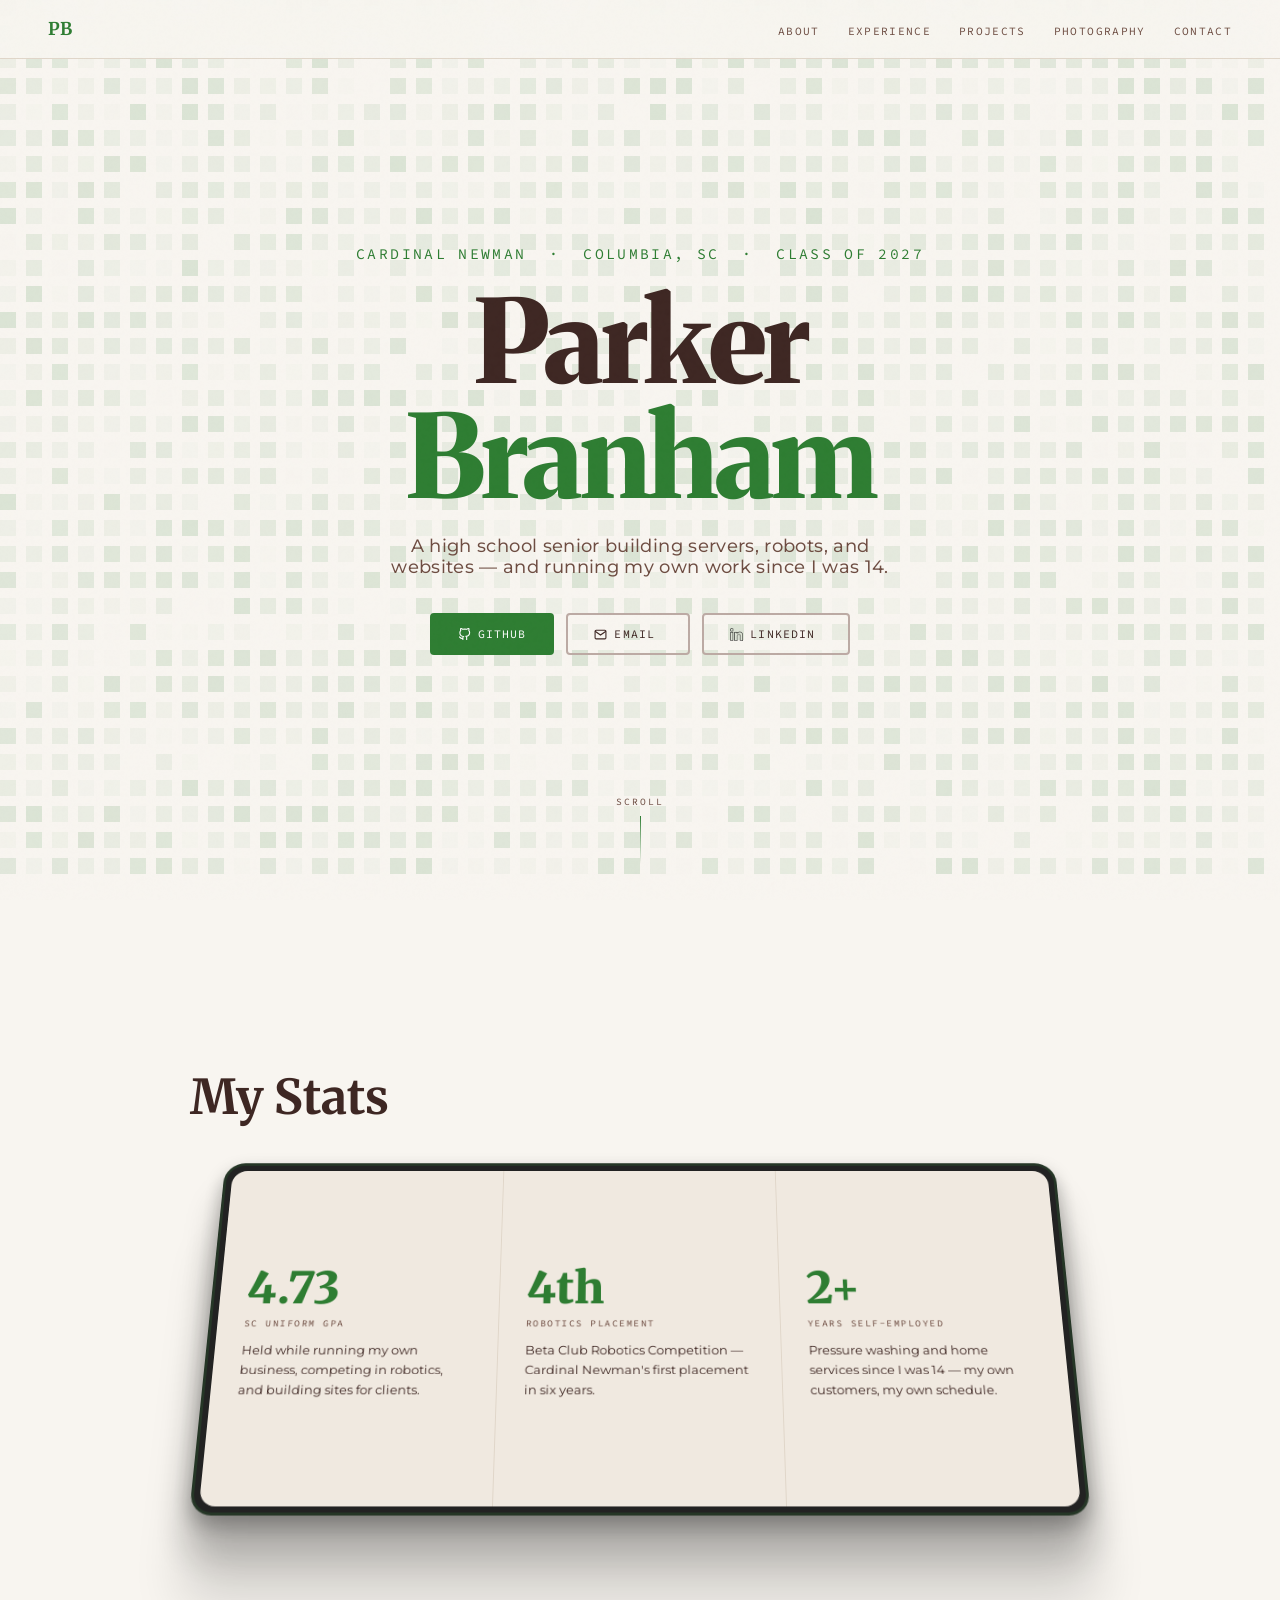
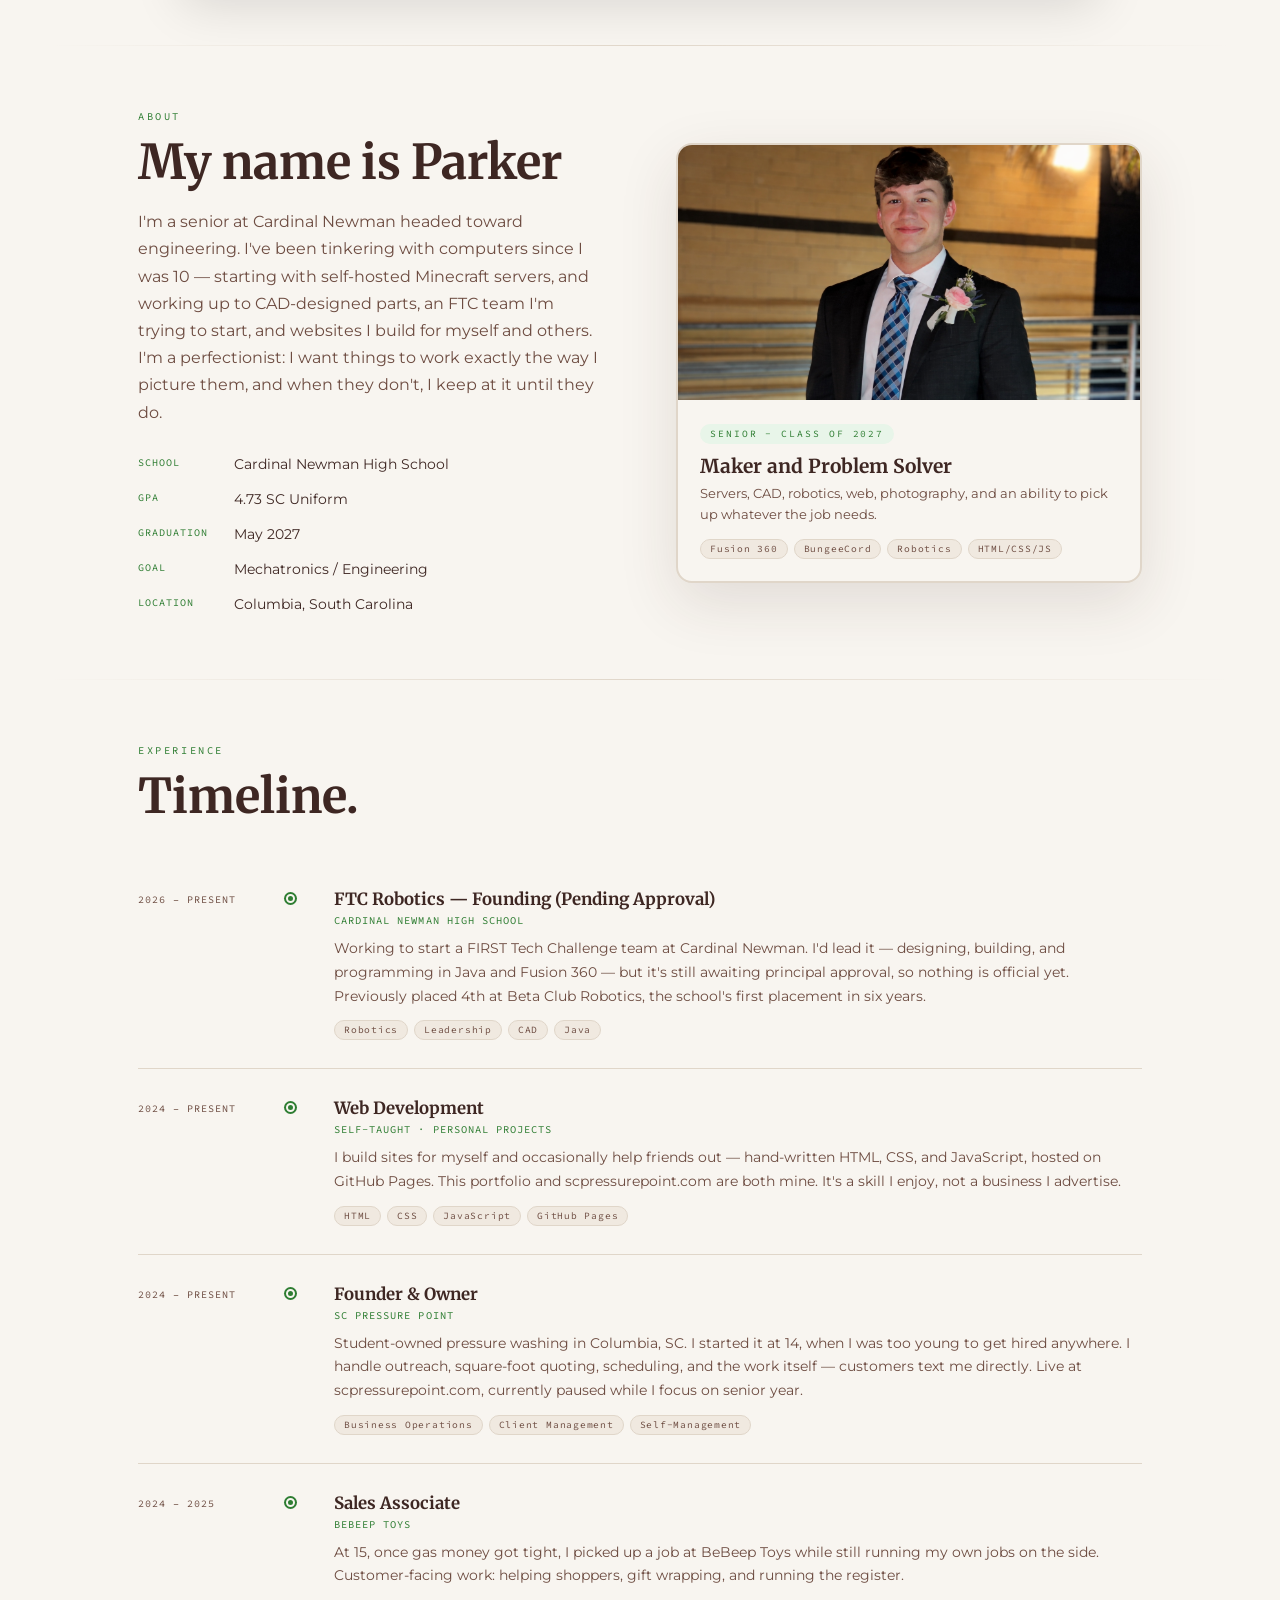
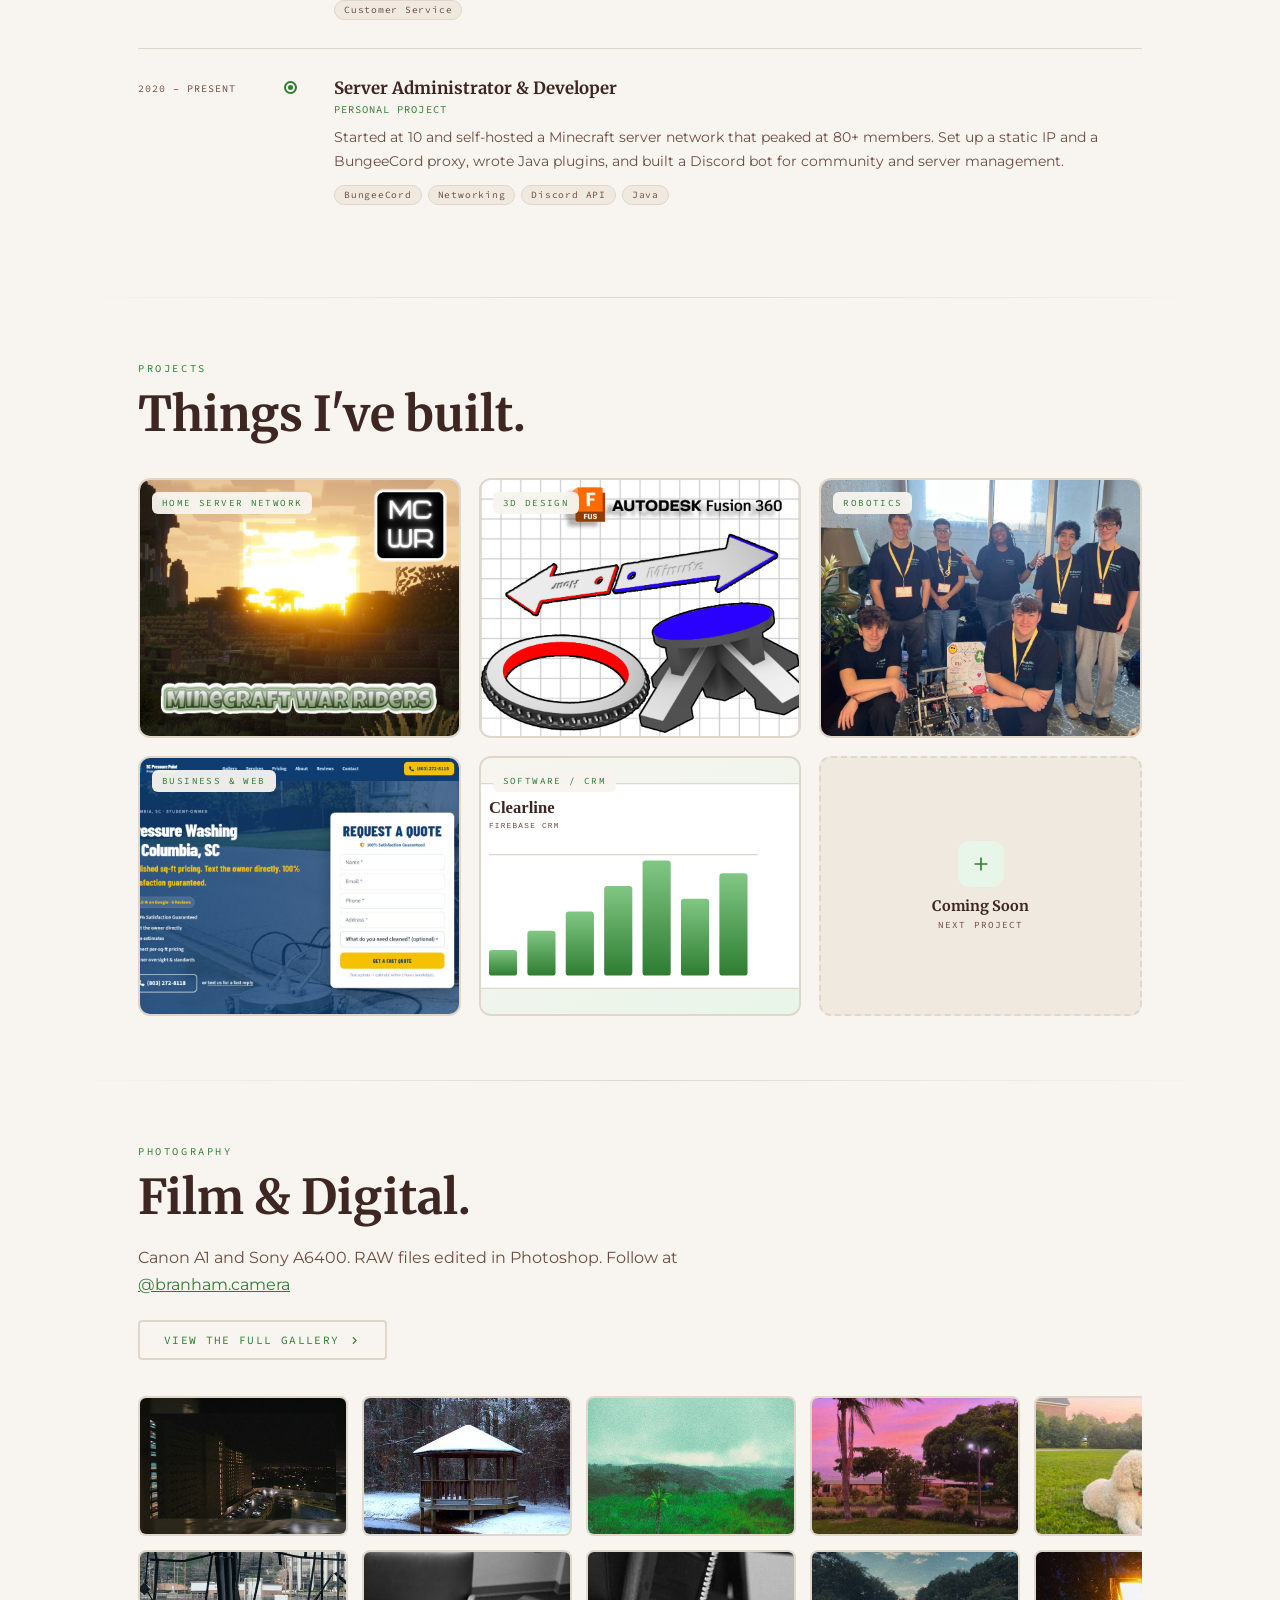
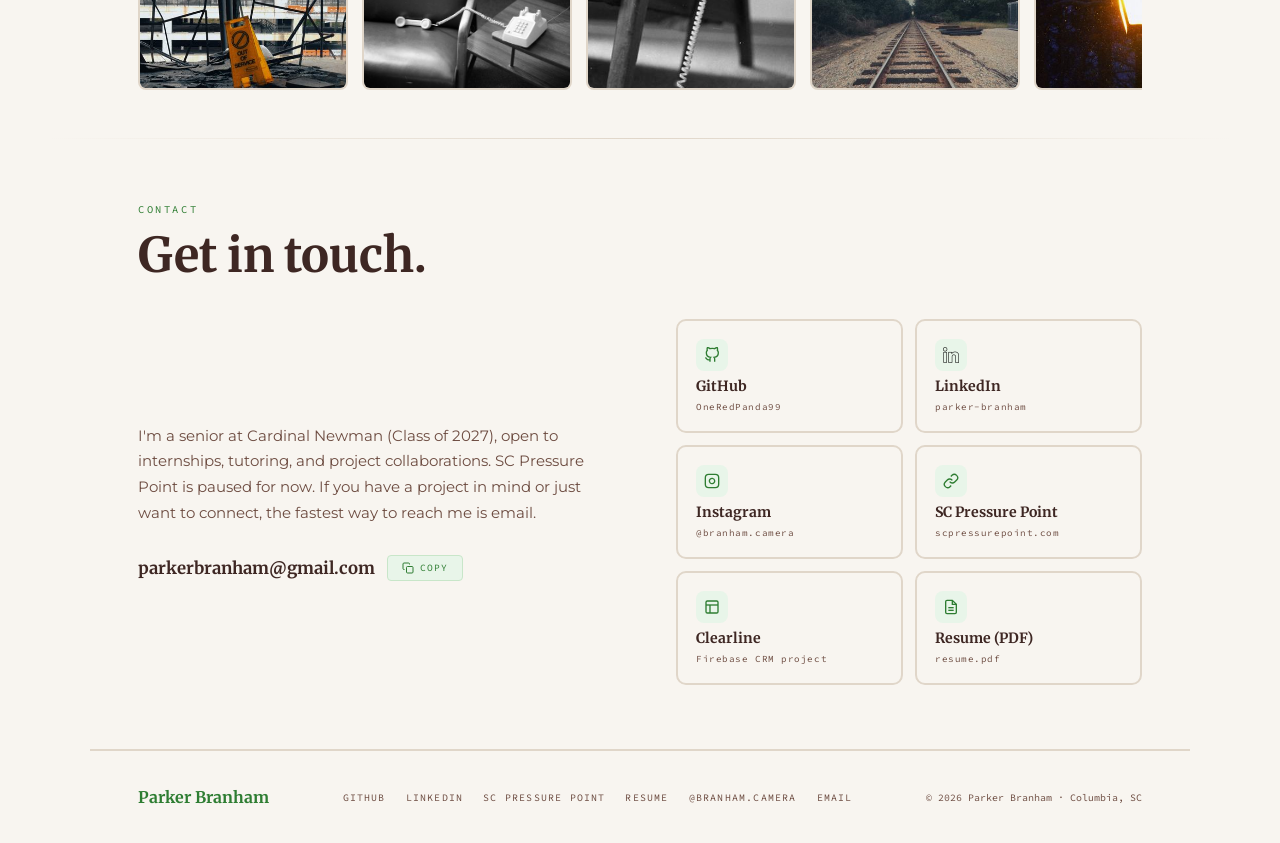
==== commit d6678726: "Fix broken markup, dead stylesheet, and unclear copy on index Structural fixes: - Clearline project " ====
--- a/index.html
+++ b/index.html
@@ -235,6 +235,7 @@
 }
 </style>
 <link rel="stylesheet" href="css/easter-eggs.css">
+<link rel="stylesheet" href="css/easter-eggs-fight.css">
 <!-- ↑↑↓↓…? D w/ friends · alt+shift palette · H opens doors · X marks the spot -->
 </head>
 <body>
@@ -263,11 +264,11 @@
 
 <!-- HERO -->
 <section id="hero" style="padding:0;max-width:none;margin:0;">
-  <canvas id="flickering-canvas"></canvas>
+  <canvas id="flickering-canvas" aria-hidden="true"></canvas>
   <div class="hero-content">
     <p class="hero-tag no-select">Cardinal Newman &nbsp;·&nbsp; Columbia, SC &nbsp;·&nbsp; Class of 2027</p>
     <h1 class="hero-name no-select">Parker<br><span>Branham</span></h1>
-    <p class="hero-role no-select">I'm a senior in high school building servers, robots, and websites. I've also been earning my own money since I was 14.</p>
+    <p class="hero-role no-select">A high school senior building servers, robots, and websites &mdash; and running my own work since I was 14.</p>
     <div class="hero-cta">
       <a href="https://github.com/OneRedPanda99" target="_blank" rel="noopener noreferrer" class="btn-primary no-select"><svg viewBox="0 0 24 24" aria-hidden="true"><path d="M9 19c-5 1.5-5-2.5-7-3m14 6v-3.87a3.37 3.37 0 0 0-.94-2.61c3.14-.35 6.44-1.54 6.44-7A5.44 5.44 0 0 0 20 4.77 5.07 5.07 0 0 0 19.91 1S18.73.65 16 2.48a13.38 13.38 0 0 0-7 0C6.27.65 5.09 1 5.09 1A5.07 5.07 0 0 0 5 4.77a5.44 5.44 0 0 0-1.5 3.78c0 5.42 3.3 6.61 6.44 7A3.37 3.37 0 0 0 9 18.13V22"/></svg>GitHub</a>
       <button type="button" class="btn-secondary no-select" id="hero-email-btn"><svg viewBox="0 0 24 24" aria-hidden="true"><path d="M4 4h16c1.1 0 2 .9 2 2v12c0 1.1-.9 2-2 2H4c-1.1 0-2-.9-2-2V6c0-1.1.9-2 2-2z"/><polyline points="22,6 12,13 2,6"/></svg>Email</button>
@@ -290,17 +291,17 @@
         <div class="stat-panel">
           <div class="stat-num no-select">4.73</div>
           <div class="stat-label no-select">SC Uniform GPA</div>
-          <div class="stat-desc">Kept this up while making money, leading a robotics group, and taking on outside client work.</div>
+          <div class="stat-desc">Held while running my own business, competing in robotics, and building sites for clients.</div>
         </div>
         <div class="stat-panel">
           <div class="stat-num no-select">4th</div>
           <div class="stat-label no-select">Robotics Placement</div>
-          <div class="stat-desc">Beta Club Robotics Competition. First placement for Cardinal Newman in six years.</div>
+          <div class="stat-desc">Beta Club Robotics Competition &mdash; Cardinal Newman's first placement in six years.</div>
         </div>
         <div class="stat-panel">
           <div class="stat-num no-select">2+</div>
           <div class="stat-label no-select">Years Self-Employed</div>
-          <div class="stat-desc">I've been pressure washing and doing home services since I was 14 years old.</div>
+          <div class="stat-desc">Pressure washing and home services since I was 14 &mdash; my own customers, my own schedule.</div>
         </div>
       </div>
     </div>
@@ -314,7 +315,7 @@
   <div class="about-text reveal">
     <p class="section-label no-select">About</p>
     <h2 class="section-title">My name is Parker</h2>
-    <p class="section-subtitle">I'm a senior at Cardinal Newman with the dream to one day be an Engineer. I've been tinkering with computers since I was 10, starting with self-hosted Minecraft servers and working up to CAD-designed parts, an FTC team I'm working to start, and websites I build for myself and others. I'm a perfectionist, and I want things to work exactly the way I picture them, and when they don't, I'll fix them until they do.</p>
+    <p class="section-subtitle">I'm a senior at Cardinal Newman headed toward engineering. I've been tinkering with computers since I was 10 &mdash; starting with self-hosted Minecraft servers, and working up to CAD-designed parts, an FTC team I'm trying to start, and websites I build for myself and others. I'm a perfectionist: I want things to work exactly the way I picture them, and when they don't, I keep at it until they do.</p>
     <div class="about-facts">
       <div class="fact-row"><span class="fact-key no-select">School</span><span class="fact-val">Cardinal Newman High School</span></div>
       <div class="fact-row"><span class="fact-key no-select">GPA</span><span class="fact-val">4.73 SC Uniform</span></div>
@@ -349,12 +350,12 @@
   </div>
   <div class="experience-list">
     <div class="exp-item reveal">
-      <div class="exp-date no-select">2026 &ndash; Pending</div>
+      <div class="exp-date no-select">2026 &ndash; Present</div>
       <div class="exp-dot"></div>
       <div class="exp-content">
-        <div class="exp-role">FTC Robotics — Founding (Pending)</div>
+        <div class="exp-role">FTC Robotics &mdash; Founding (Pending Approval)</div>
         <div class="exp-company no-select">Cardinal Newman High School</div>
-        <div class="exp-desc">Working to start an FTC (FIRST Tech Challenge) team at Cardinal Newman. I'd lead the team — designing, building, and programming in Java and Fusion 360 — but the program is still awaiting principal approval and isn't official yet. Previously placed 4th at Beta Club Robotics, the first placement for the school in six years.</div>
+        <div class="exp-desc">Working to start a FIRST Tech Challenge team at Cardinal Newman. I'd lead it &mdash; designing, building, and programming in Java and Fusion 360 &mdash; but it's still awaiting principal approval, so nothing is official yet. Previously placed 4th at Beta Club Robotics, the school's first placement in six years.</div>
         <div class="exp-tags"><span class="skill-tag">Robotics</span><span class="skill-tag">Leadership</span><span class="skill-tag">CAD</span><span class="skill-tag">Java</span></div>
       </div>
     </div>
@@ -362,9 +363,9 @@
       <div class="exp-date no-select">2024 &ndash; Present</div>
       <div class="exp-dot"></div>
       <div class="exp-content">
-        <div class="exp-role">Web Development — Personal &amp; Casual</div>
-        <div class="exp-company no-select">Self-Taught · For Fun</div>
-        <div class="exp-desc">I build websites for myself and occasionally help others out casually — not a business or advertised service. HTML, CSS, and JavaScript, usually hosted on GitHub Pages. This portfolio and scpressurepoint.com are examples. It's a skill I enjoy, not something I market.</div>
+        <div class="exp-role">Web Development</div>
+        <div class="exp-company no-select">Self-Taught &middot; Personal Projects</div>
+        <div class="exp-desc">I build sites for myself and occasionally help friends out &mdash; hand-written HTML, CSS, and JavaScript, hosted on GitHub Pages. This portfolio and scpressurepoint.com are both mine. It's a skill I enjoy, not a business I advertise.</div>
         <div class="exp-tags"><span class="skill-tag">HTML</span><span class="skill-tag">CSS</span><span class="skill-tag">JavaScript</span><span class="skill-tag">GitHub Pages</span></div>
       </div>
     </div>
@@ -374,7 +375,7 @@
       <div class="exp-content">
         <div class="exp-role">Founder &amp; Owner</div>
         <div class="exp-company no-select">SC Pressure Point</div>
-        <div class="exp-desc">Student-owned pressure washing in Columbia, SC. Started at 14 when I couldn't legally get hired. I handle outreach, published sq-ft quotes, scheduling, and job execution — customers text the owner directly. Live at scpressurepoint.com. Currently paused while I focus on senior-year commitments.</div>
+        <div class="exp-desc">Student-owned pressure washing in Columbia, SC. I started it at 14, when I was too young to get hired anywhere. I handle outreach, square-foot quoting, scheduling, and the work itself &mdash; customers text me directly. Live at scpressurepoint.com, currently paused while I focus on senior year.</div>
         <div class="exp-tags"><span class="skill-tag">Business Operations</span><span class="skill-tag">Client Management</span><span class="skill-tag">Self-Management</span></div>
       </div>
     </div>
@@ -382,9 +383,9 @@
       <div class="exp-date no-select">2024 &ndash; 2025</div>
       <div class="exp-dot"></div>
       <div class="exp-content">
-        <div class="exp-role">Employed | Sales Staff</div>
+        <div class="exp-role">Sales Associate</div>
         <div class="exp-company no-select">BeBeep Toys</div>
-        <div class="exp-desc">When gas money started being a problem at 15, I got a job at BeBeep Toys while continuing doing my gig-based jobs. I was a customer-facing employee wrapping and selling toys for customers.</div>
+        <div class="exp-desc">At 15, once gas money got tight, I picked up a job at BeBeep Toys while still running my own jobs on the side. Customer-facing work: helping shoppers, gift wrapping, and running the register.</div>
         <div class="exp-tags"><span class="skill-tag">Customer Service</span></div>
       </div>
     </div>
@@ -394,7 +395,7 @@
       <div class="exp-content">
         <div class="exp-role">Server Administrator &amp; Developer</div>
         <div class="exp-company no-select">Personal Project</div>
-        <div class="exp-desc">I self-hosted a Minecraft server network reaching 80+ members at its peak. I started at age 10. Set up static IP, BungeeCord proxy, wrote Java plugins, and built a Discord bot for community and server management.</div>
+        <div class="exp-desc">Started at 10 and self-hosted a Minecraft server network that peaked at 80+ members. Set up a static IP and a BungeeCord proxy, wrote Java plugins, and built a Discord bot for community and server management.</div>
         <div class="exp-tags"><span class="skill-tag">BungeeCord</span><span class="skill-tag">Networking</span><span class="skill-tag">Discord API</span><span class="skill-tag">Java</span></div>
       </div>
     </div>
@@ -457,18 +458,18 @@
       </div>
     </a>
 
-    <div class="focus-card placeholder reveal">
     <a href="clearline.html" class="focus-card reveal">
       <img class="focus-card-bg" src="images/projects/clearline.svg" alt="Clearline — Firebase CRM">
       <div class="focus-card-meta"><div class="focus-card-meta-tag no-select">Software / CRM</div></div>
       <div class="focus-card-overlay">
         <div>
           <div class="focus-card-title">Clearline</div>
-          <span class="focus-card-link">Firebase CRM · real architecture, real bug-fixing</span>
+          <span class="focus-card-link">Firebase CRM · client tracking and scheduling</span>
         </div>
       </div>
     </a>
 
+    <div class="focus-card placeholder reveal">
       <div class="placeholder-inner">
         <div class="placeholder-icon"><svg viewBox="0 0 24 24"><line x1="12" y1="5" x2="12" y2="19"/><line x1="5" y1="12" x2="19" y2="12"/></svg></div>
         <div class="placeholder-label">Coming Soon</div>
@@ -494,7 +495,8 @@
       <svg viewBox="0 0 24 24"><polyline points="9 18 15 12 9 6"/></svg>
     </a>
   </div>
-  <div class="photo-gallery-wrap" aria-label="Photography gallery">
+  <!-- Decorative marquee; the CTA above is the accessible route to the gallery -->
+  <div class="photo-gallery-wrap" aria-hidden="true">
     <div class="photo-marquee-row">
       <div class="photo-marquee-track">
         <div class="photo-item"><img src="images/photography/thumb/building.JPG" alt="Building architecture" loading="lazy"></div>
@@ -562,7 +564,7 @@
   </div>
   <div class="contact-wrap">
     <div class="contact-info reveal">
-      <p>I'm a senior at Cardinal Newman (Class of 2027) and currently open to internships, tutoring, and project collaborations. SC Pressure Point is paused for now. If you have a project, want to hire me, or just want to connect, reach out directly.</p>
+      <p>I'm a senior at Cardinal Newman (Class of 2027), open to internships, tutoring, and project collaborations. SC Pressure Point is paused for now. If you have a project in mind or just want to connect, the fastest way to reach me is email.</p>
       <div class="contact-email-row">
         <span class="contact-email-display" id="email-text">parkerbranham@gmail.com</span>
         <button type="button" class="copy-btn" onclick="copyEmail()" aria-label="Copy email address">
@@ -593,17 +595,17 @@
         <div class="contact-link-name">SC Pressure Point</div>
         <div class="contact-link-url">scpressurepoint.com</div>
       </a>
-    </div>
-    <a href="clearline.html" class="contact-link-card">
-      <div class="contact-link-icon"><svg viewBox="0 0 24 24" aria-hidden="true"><rect x="3" y="3" width="18" height="18" rx="2"/><line x1="3" y1="9" x2="21" y2="9"/><line x1="9" y1="9" x2="9" y2="21"/></svg></div>
-      <div class="contact-link-name">Clearline</div>
-      <div class="contact-link-url">Firebase CRM project</div>
-    </a>
-    <a href="resume.pdf" target="_blank" rel="noopener noreferrer" class="contact-link-card">
-      <div class="contact-link-icon"><svg viewBox="0 0 24 24" aria-hidden="true"><path d="M14 2H6a2 2 0 0 0-2 2v16a2 2 0 0 0 2 2h12a2 2 0 0 0 2-2V8z"/><polyline points="14 2 14 8 20 8"/><line x1="8" y1="13" x2="16" y2="13"/><line x1="8" y1="17" x2="16" y2="17"/></svg></div>
-      <div class="contact-link-name">Resume (PDF)</div>
-      <div class="contact-link-url">resume.pdf</div>
-    </a>
+      <a href="clearline.html" class="contact-link-card">
+        <div class="contact-link-icon"><svg viewBox="0 0 24 24" aria-hidden="true"><rect x="3" y="3" width="18" height="18" rx="2"/><line x1="3" y1="9" x2="21" y2="9"/><line x1="9" y1="9" x2="9" y2="21"/></svg></div>
+        <div class="contact-link-name">Clearline</div>
+        <div class="contact-link-url">Firebase CRM project</div>
+      </a>
+      <a href="resume.pdf" target="_blank" rel="noopener noreferrer" class="contact-link-card">
+        <div class="contact-link-icon"><svg viewBox="0 0 24 24" aria-hidden="true"><path d="M14 2H6a2 2 0 0 0-2 2v16a2 2 0 0 0 2 2h12a2 2 0 0 0 2-2V8z"/><polyline points="14 2 14 8 20 8"/><line x1="8" y1="13" x2="16" y2="13"/><line x1="8" y1="17" x2="16" y2="17"/></svg></div>
+        <div class="contact-link-name">Resume (PDF)</div>
+        <div class="contact-link-url">resume.pdf</div>
+      </a>
+    </div>
   </div>
 </section>
 
@@ -641,15 +643,39 @@
   if (e.key === 'Enter' || e.key === ' ') { e.preventDefault(); setMenuOpen(!mobileMenu.classList.contains('open')); }
 });
 function closeMobileMenu() { setMenuOpen(false); }
+/* Close the mobile menu on Escape, outside click, or resize back to desktop */
+document.addEventListener('keydown', e => { if (e.key === 'Escape') closeMobileMenu(); });
+document.addEventListener('click', e => {
+  if (!mobileMenu.classList.contains('open')) return;
+  if (!mobileMenu.contains(e.target) && !hamburger.contains(e.target)) closeMobileMenu();
+});
+window.addEventListener('resize', () => { if (window.innerWidth > 680) closeMobileMenu(); });
 
 function flashCopied(el) {
   el.classList.add('copied');
   setTimeout(() => el.classList.remove('copied'), 1500);
 }
+/* Clipboard with a fallback for browsers/contexts without navigator.clipboard */
+function writeClipboard(text) {
+  if (navigator.clipboard && window.isSecureContext) {
+    return navigator.clipboard.writeText(text);
+  }
+  return new Promise((resolve, reject) => {
+    const ta = document.createElement('textarea');
+    ta.value = text;
+    ta.setAttribute('readonly', '');
+    ta.style.cssText = 'position:fixed;top:-1000px;opacity:0;';
+    document.body.appendChild(ta);
+    ta.select();
+    const ok = document.execCommand && document.execCommand('copy');
+    document.body.removeChild(ta);
+    ok ? resolve() : reject();
+  });
+}
 function copyEmailToClipboard(feedbackEl) {
-  navigator.clipboard.writeText(EMAIL).then(() => {
+  writeClipboard(EMAIL).then(() => {
     if (feedbackEl) flashCopied(feedbackEl);
-  }).catch(() => {});
+  }).catch(() => { window.location.href = 'mailto:' + EMAIL; });
 }
 const heroEmailBtn = document.getElementById('hero-email-btn');
 if (heroEmailBtn) heroEmailBtn.addEventListener('click', () => copyEmailToClipboard(heroEmailBtn));
@@ -673,9 +699,10 @@
     squares = new Float32Array(cols * rows);
     for (let i = 0; i < squares.length; i++) squares[i] = Math.random() * MAX_OP;
   }
-  let lastTime = 0;
+  let lastTime = null;
   function drawFrame(t) {
-    const dt = reduceMotion ? 0 : (t - lastTime) / 1000; lastTime = t;
+    if (lastTime === null) lastTime = t;
+    const dt = reduceMotion ? 0 : Math.min((t - lastTime) / 1000, 0.1); lastTime = t;
     ctx.clearRect(0, 0, canvas.width, canvas.height);
     for (let i = 0; i < cols; i++) {
       for (let j = 0; j < rows; j++) {
@@ -703,6 +730,8 @@
   function update() {
     const rect = section.getBoundingClientRect();
     const winH = window.innerHeight;
+    /* Skip the math entirely while the card is off-screen */
+    if (rect.bottom < 0 || rect.top > winH) { requestAnimationFrame(update); return; }
     const cardCenter = rect.top + rect.height / 2;
     const screenCenter = winH / 2;
     const offset = cardCenter - screenCenter;
@@ -764,10 +793,13 @@
 
 /* Copy email */
 function copyEmail() {
-  navigator.clipboard.writeText(EMAIL).then(() => {
-    const lbl = document.getElementById('copy-label');
+  const lbl = document.getElementById('copy-label');
+  writeClipboard(EMAIL).then(() => {
     lbl.textContent = 'Copied!';
     setTimeout(() => { lbl.textContent = 'Copy'; }, 2000);
+  }).catch(() => {
+    lbl.textContent = 'Press Ctrl+C';
+    setTimeout(() => { lbl.textContent = 'Copy'; }, 2500);
   });
 }
 </script>
--- a/css/easter-eggs-fight.css
+++ b/css/easter-eggs-fight.css
@@ -0,0 +1,161 @@
+/* X-Fight — indie beat-em-up overlay */
+
+#egg-fight-overlay {
+  position: fixed;
+  inset: 0;
+  z-index: 190000;
+  background: #020408;
+  display: flex;
+  align-items: center;
+  justify-content: center;
+  overflow: hidden;
+  font-family: "Segoe UI", system-ui, sans-serif;
+}
+
+#egg-fight-overlay::before {
+  content: "";
+  position: absolute;
+  inset: 0;
+  pointer-events: none;
+  background: radial-gradient(ellipse 80% 70% at 50% 45%, transparent 35%, rgba(0, 0, 0, 0.55) 100%);
+  z-index: 2;
+}
+
+#egg-fight-overlay.egg-fight-chromatic::after {
+  content: "";
+  position: absolute;
+  inset: -2%;
+  pointer-events: none;
+  z-index: 4;
+  mix-blend-mode: screen;
+  background:
+    linear-gradient(90deg, rgba(255, 0, 80, 0.12) 0%, transparent 33%),
+    linear-gradient(270deg, rgba(0, 220, 255, 0.12) 0%, transparent 33%);
+  animation: egg-fight-chromatic 0.18s ease-out;
+}
+
+@keyframes egg-fight-chromatic {
+  0% { opacity: 1; transform: translateX(-4px); }
+  100% { opacity: 0; transform: none; }
+}
+
+#egg-fight-canvas {
+  display: block;
+  position: relative;
+  z-index: 1;
+  border: 3px solid rgba(0, 229, 255, 0.25);
+  box-shadow:
+    0 0 0 1px rgba(0, 0, 0, 0.8),
+    0 0 60px rgba(0, 180, 255, 0.12),
+    0 24px 80px rgba(0, 0, 0, 0.65),
+    inset 0 0 100px rgba(0, 0, 0, 0.35);
+  max-width: 98vw;
+  max-height: 96vh;
+  image-rendering: auto;
+}
+
+.egg-fight-announce {
+  position: absolute;
+  left: 50%;
+  top: 42%;
+  transform: translate(-50%, -50%) scale(0.3);
+  z-index: 5;
+  pointer-events: none;
+  font-weight: 900;
+  font-size: clamp(3rem, 10vw, 7rem);
+  letter-spacing: 0.08em;
+  text-transform: uppercase;
+  color: #fff;
+  text-shadow:
+    0 0 20px rgba(255, 255, 255, 0.8),
+    0 4px 0 #ff1744,
+    0 8px 0 rgba(0, 0, 0, 0.5),
+    0 0 60px rgba(255, 23, 68, 0.6);
+  opacity: 0;
+  white-space: nowrap;
+}
+
+.egg-fight-announce.show {
+  animation: egg-fight-announce-pop 0.85s cubic-bezier(0.18, 0.89, 0.32, 1.28) forwards;
+}
+
+.egg-fight-announce.ko {
+  color: #ffeb3b;
+  text-shadow:
+    0 0 30px rgba(255, 235, 59, 0.9),
+    0 4px 0 #ff6f00,
+    0 10px 0 rgba(0, 0, 0, 0.6),
+    0 0 80px rgba(255, 111, 0, 0.7);
+}
+
+.egg-fight-announce.perfect {
+  font-size: clamp(2rem, 7vw, 4.5rem);
+  color: #69f0ae;
+  text-shadow:
+    0 0 24px rgba(105, 240, 174, 0.9),
+    0 3px 0 #00c853,
+    0 0 50px rgba(0, 200, 83, 0.5);
+}
+
+.egg-fight-announce.critical {
+  color: #ff4081;
+  text-shadow:
+    0 0 40px rgba(255, 64, 129, 1),
+    0 0 80px rgba(255, 23, 68, 0.8);
+}
+
+@keyframes egg-fight-announce-pop {
+  0% { opacity: 0; transform: translate(-50%, -50%) scale(2.5); filter: blur(6px); }
+  15% { opacity: 1; transform: translate(-50%, -50%) scale(0.85); filter: none; }
+  30% { transform: translate(-50%, -50%) scale(1.08); }
+  50% { transform: translate(-50%, -50%) scale(1); }
+  80% { opacity: 1; }
+  100% { opacity: 0; transform: translate(-50%, -58%) scale(0.95); }
+}
+
+.egg-fight-controls {
+  position: absolute;
+  bottom: 12px;
+  left: 50%;
+  transform: translateX(-50%);
+  z-index: 3;
+  font-size: 0.7rem;
+  color: rgba(255, 255, 255, 0.45);
+  letter-spacing: 0.04em;
+  text-align: center;
+  pointer-events: none;
+  white-space: nowrap;
+}
+
+html.egg-fight-flash body {
+  animation: egg-fight-flash-anim 0.22s ease-out;
+}
+
+@keyframes egg-fight-flash-anim {
+  0% { filter: brightness(2.2) saturate(1.3); }
+  100% { filter: none; }
+}
+
+@media (prefers-reduced-motion: reduce) {
+  #egg-fight-overlay.egg-fight-chromatic::after {
+    animation: none;
+    opacity: 0;
+  }
+
+  .egg-fight-announce.show {
+    animation: egg-fight-announce-fade 0.5s ease forwards;
+  }
+
+  @keyframes egg-fight-announce-fade {
+    0% { opacity: 0; transform: translate(-50%, -50%) scale(1); }
+    20% { opacity: 1; }
+    80% { opacity: 1; }
+    100% { opacity: 0; }
+  }
+
+  html.egg-fight-flash body {
+    animation: none;
+    filter: brightness(1.3);
+    transition: filter 0.15s;
+  }
+}
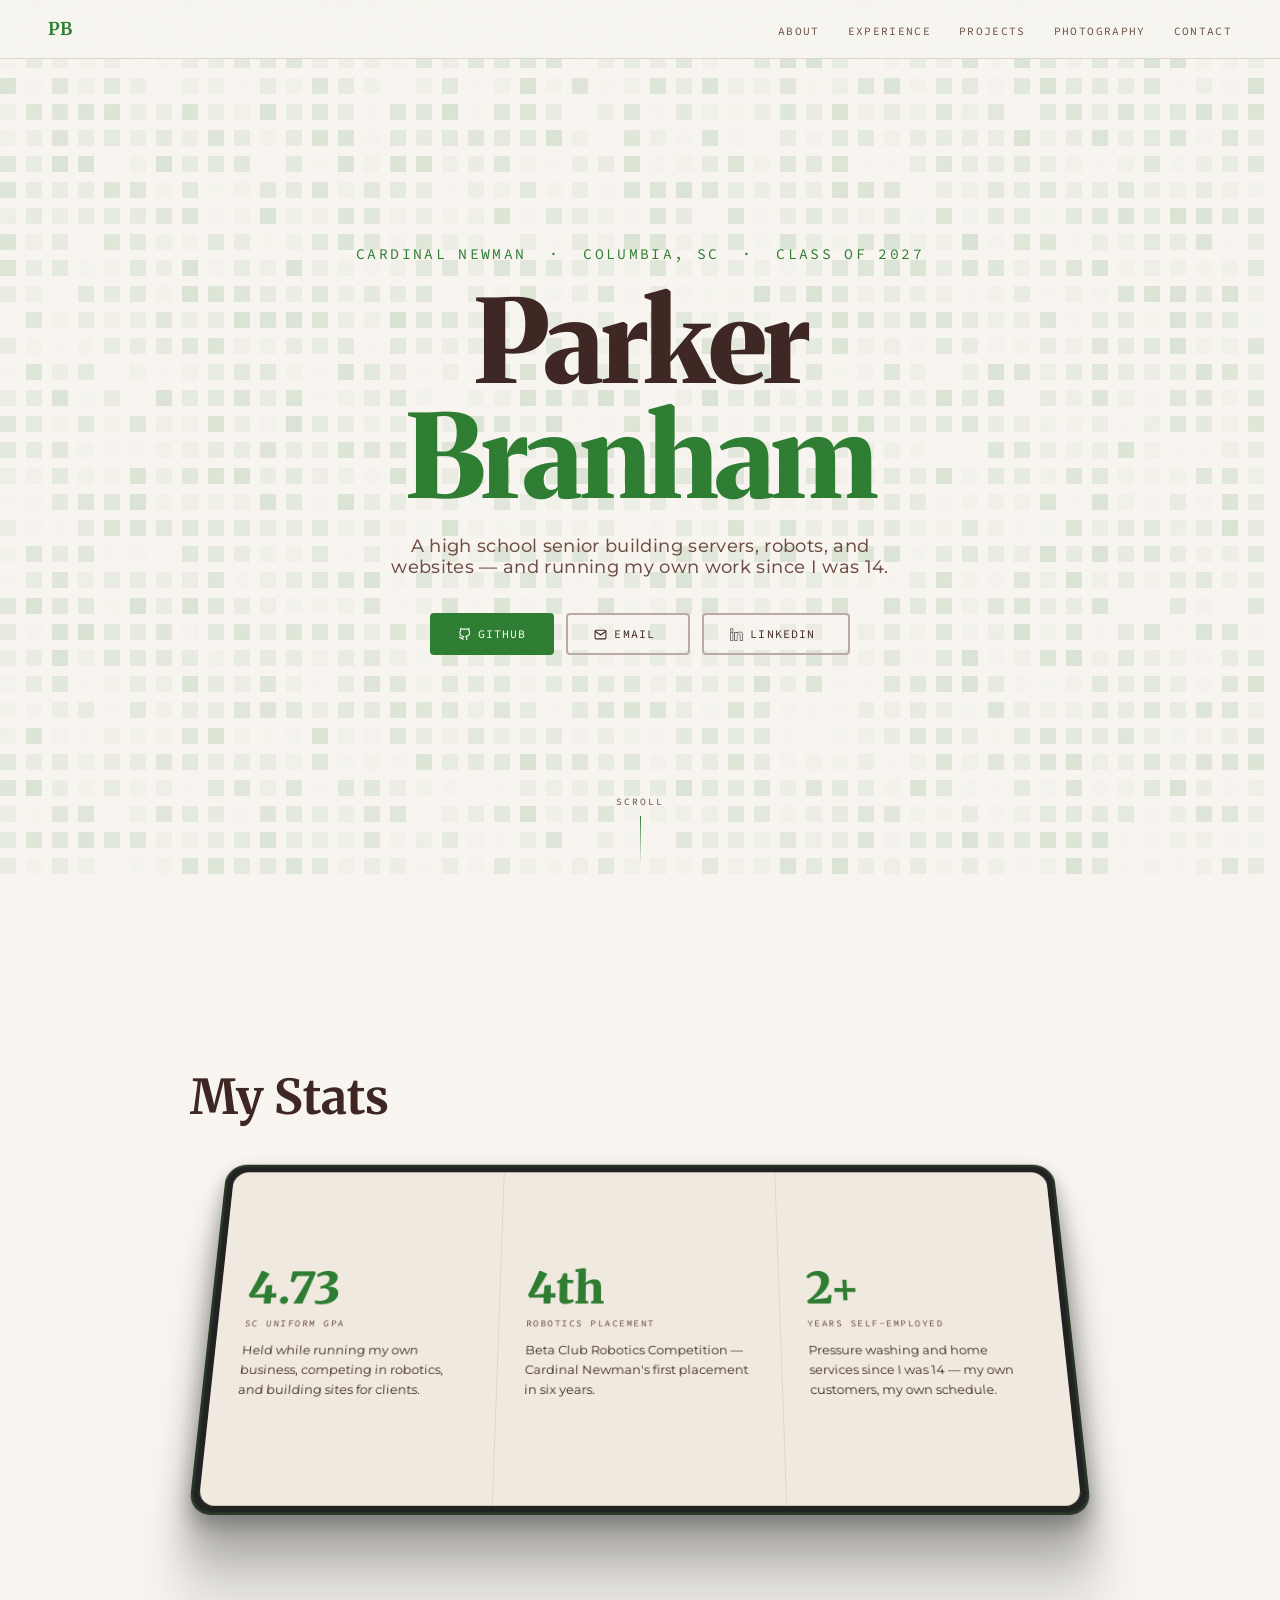
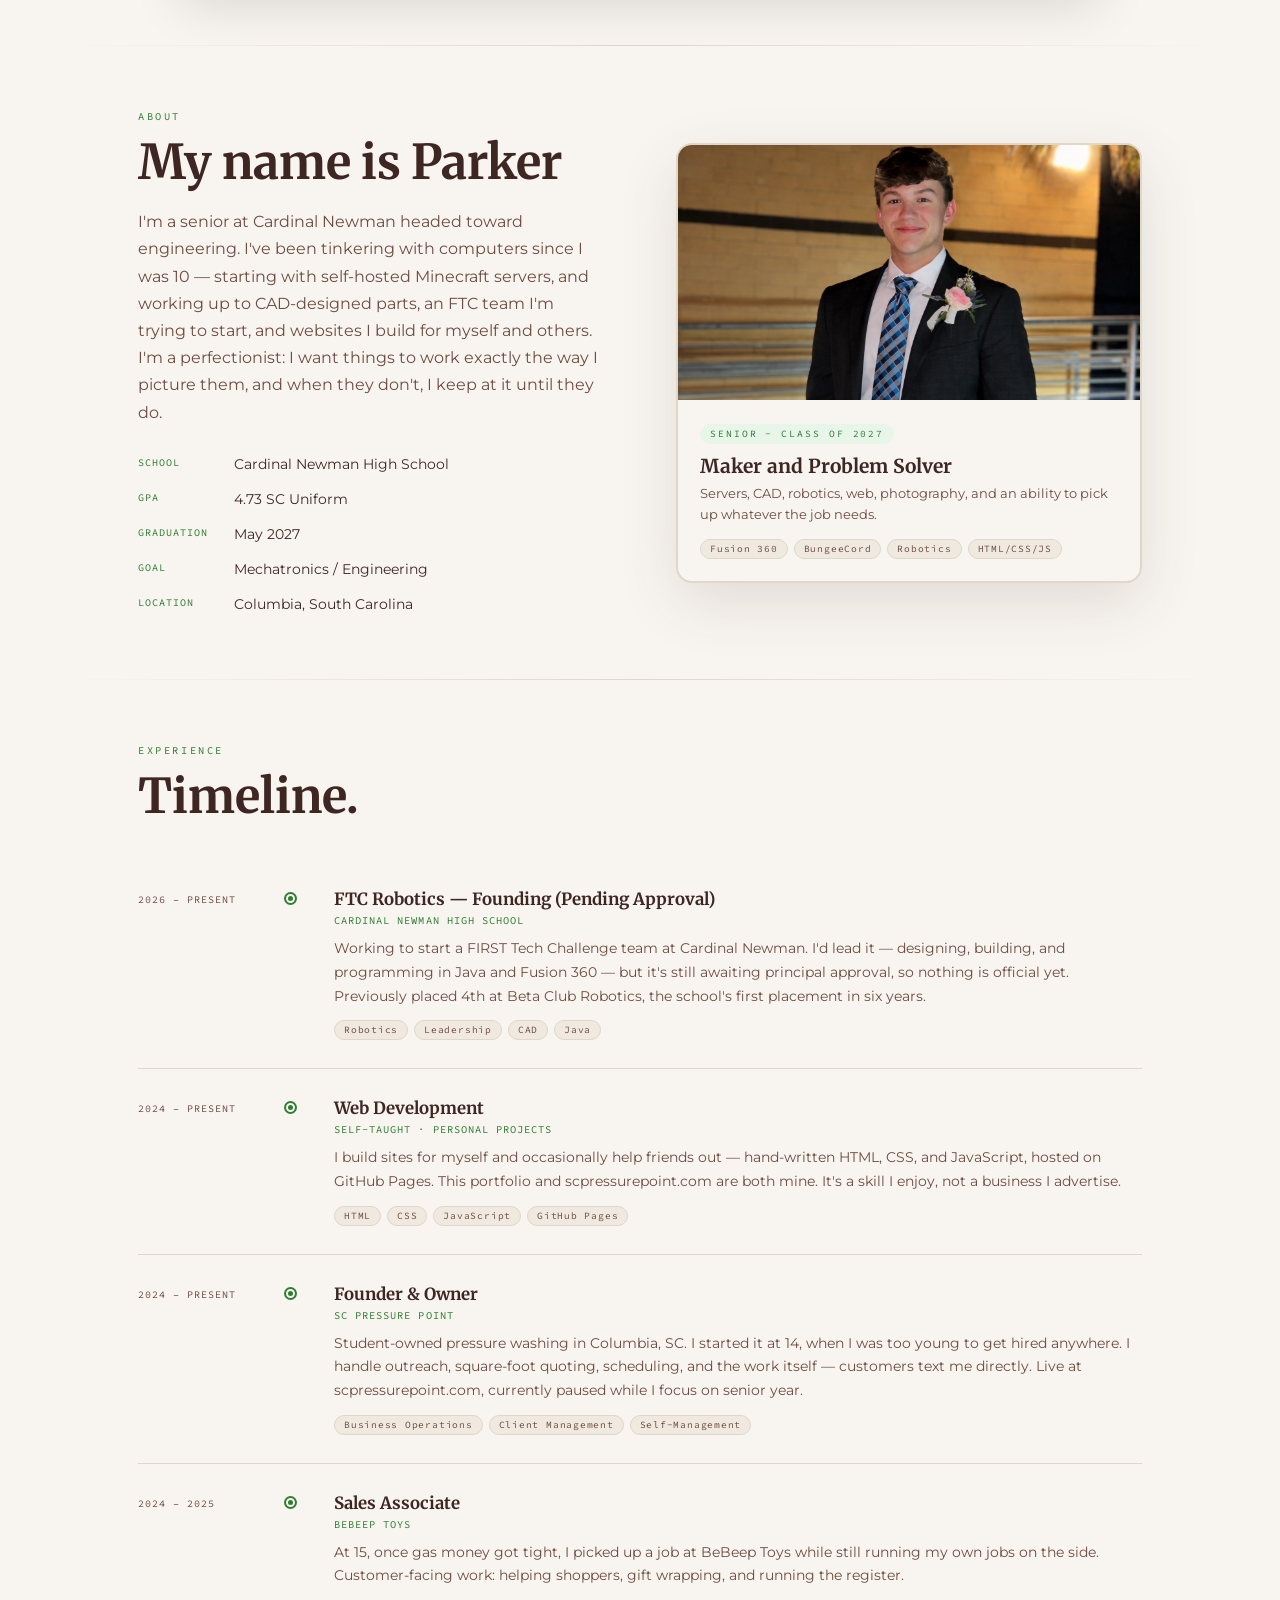
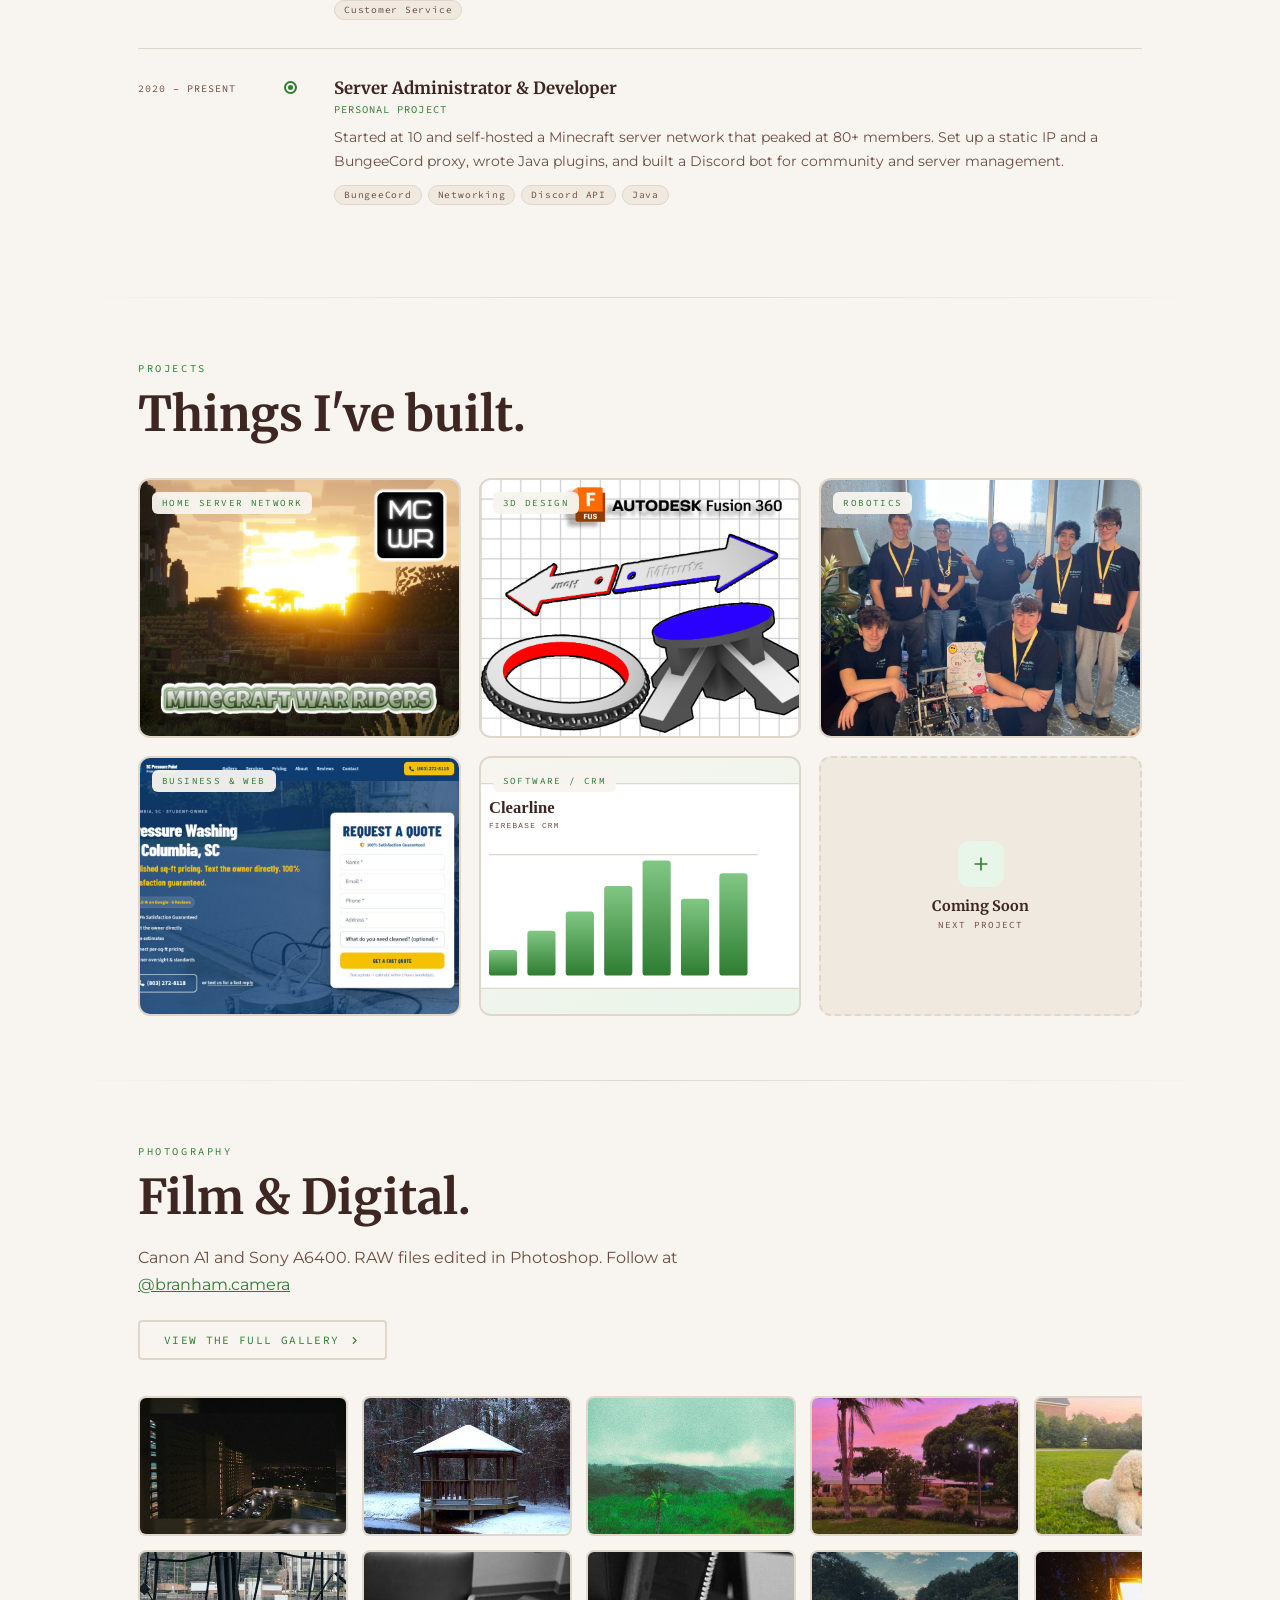
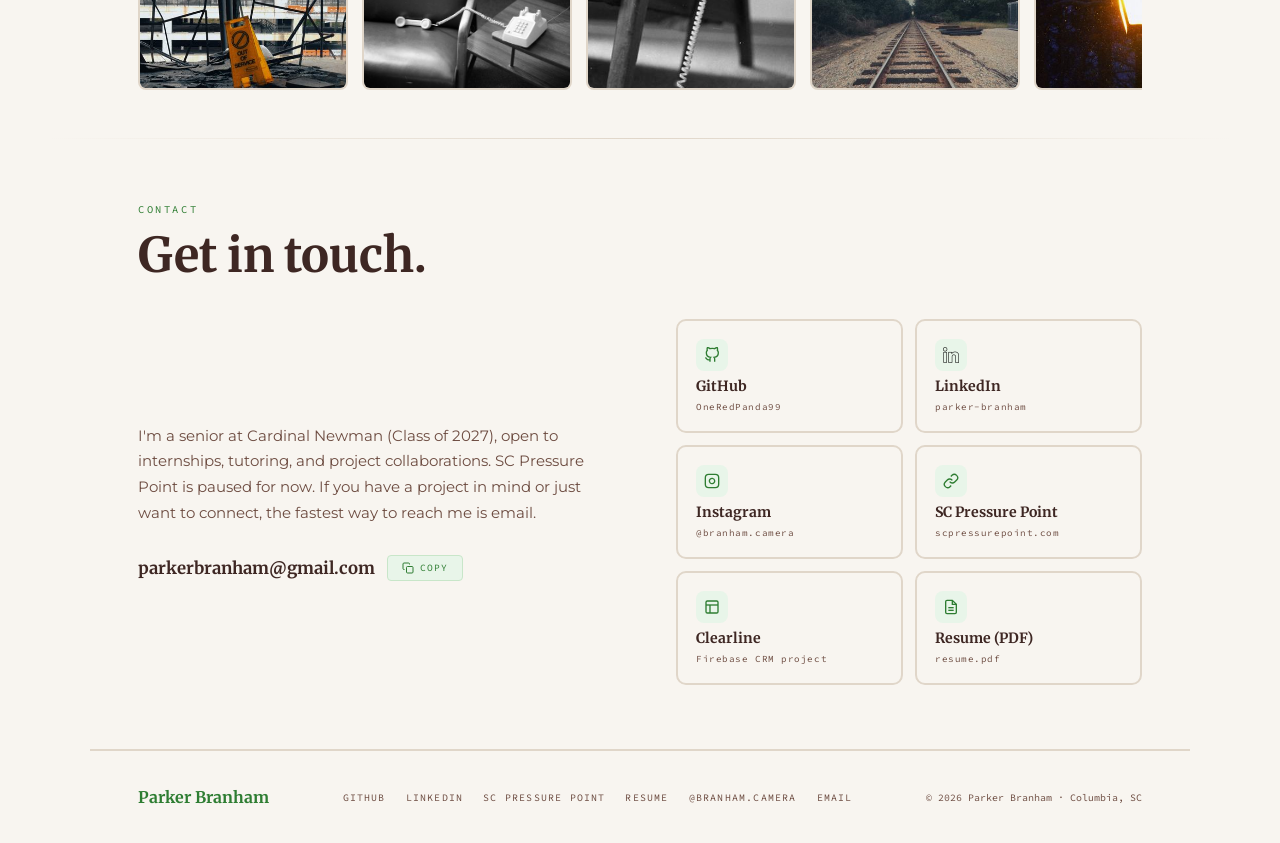
==== commit 7fd3e6e6: "Add SEO metadata, sitemap, robots, and 404 page Add SEO metadata and structured data across the site" ====
--- a/index.html
+++ b/index.html
@@ -3,16 +3,23 @@
 <head>
 <meta charset="UTF-8">
 <meta name="viewport" content="width=device-width, initial-scale=1.0">
+<link rel="canonical" href="https://www.parkerbranham.com/">
+<meta name="author" content="Parker Branham">
+<meta name="theme-color" content="#2e7d32">
 <meta name="description" content="Parker Branham — high school senior in Columbia, SC building servers, robots, and websites.">
 <meta property="og:title" content="Parker Branham">
 <meta property="og:description" content="Parker Branham — servers, robots, and websites. Columbia, SC.">
 <meta property="og:image" content="https://www.parkerbranham.com/images/me/2_1me.png">
 <meta property="og:url" content="https://www.parkerbranham.com">
+<meta property="og:type" content="website">
+<meta property="og:site_name" content="Parker Branham">
+<meta property="og:locale" content="en_US">
 <meta name="twitter:card" content="summary_large_image">
 <title>Parker Branham - Columbia, SC</title>
 <link rel="preconnect" href="https://fonts.googleapis.com">
 <link rel="preconnect" href="https://fonts.gstatic.com" crossorigin>
 <link rel="icon" type="image/png" href="images/me/PBLogo.png">
+<link rel="apple-touch-icon" href="images/me/PBLogo.png">
 <link href="https://fonts.googleapis.com/css2?family=Merriweather:ital,wght@0,300;0,400;0,700;0,900;1,300&family=Montserrat:wght@300;400;500;600;700;800&family=Source+Code+Pro:wght@400;500;600&display=swap" rel="stylesheet">
 <style>
 :root {
@@ -237,6 +244,61 @@
 <link rel="stylesheet" href="css/easter-eggs.css">
 <link rel="stylesheet" href="css/easter-eggs-fight.css">
 <!-- ↑↑↓↓…? D w/ friends · alt+shift palette · H opens doors · X marks the spot -->
+<script type="application/ld+json">
+{
+  "@context": "https://schema.org",
+  "@graph": [
+    {
+      "@type": "Person",
+      "@id": "https://www.parkerbranham.com/#parker",
+      "name": "Parker Branham",
+      "url": "https://www.parkerbranham.com/",
+      "image": "https://www.parkerbranham.com/images/me/2_1me.png",
+      "jobTitle": "Student, developer, and server administrator",
+      "address": {
+        "@type": "PostalAddress",
+        "addressLocality": "Columbia",
+        "addressRegion": "SC",
+        "addressCountry": "US"
+      },
+      "sameAs": [
+        "https://github.com/OneRedPanda99",
+        "https://www.linkedin.com/in/parker-branham-9b32a5341/",
+        "https://instagram.com/branham.camera"
+      ],
+      "knowsAbout": [
+        "Web development",
+        "Server administration",
+        "Robotics",
+        "3D design and printing",
+        "Photography"
+      ]
+    },
+    {
+      "@type": "WebSite",
+      "@id": "https://www.parkerbranham.com/#website",
+      "url": "https://www.parkerbranham.com/",
+      "name": "Parker Branham",
+      "inLanguage": "en-US",
+      "description": "Portfolio of Parker Branham — servers, robots, websites, and photography, from Columbia, SC.",
+      "publisher": {
+        "@id": "https://www.parkerbranham.com/#parker"
+      }
+    },
+    {
+      "@type": "ProfilePage",
+      "url": "https://www.parkerbranham.com/",
+      "name": "Parker Branham — Columbia, SC",
+      "isPartOf": {
+        "@id": "https://www.parkerbranham.com/#website"
+      },
+      "about": {
+        "@id": "https://www.parkerbranham.com/#parker"
+      }
+    }
+  ]
+}
+</script>
 </head>
 <body>
 
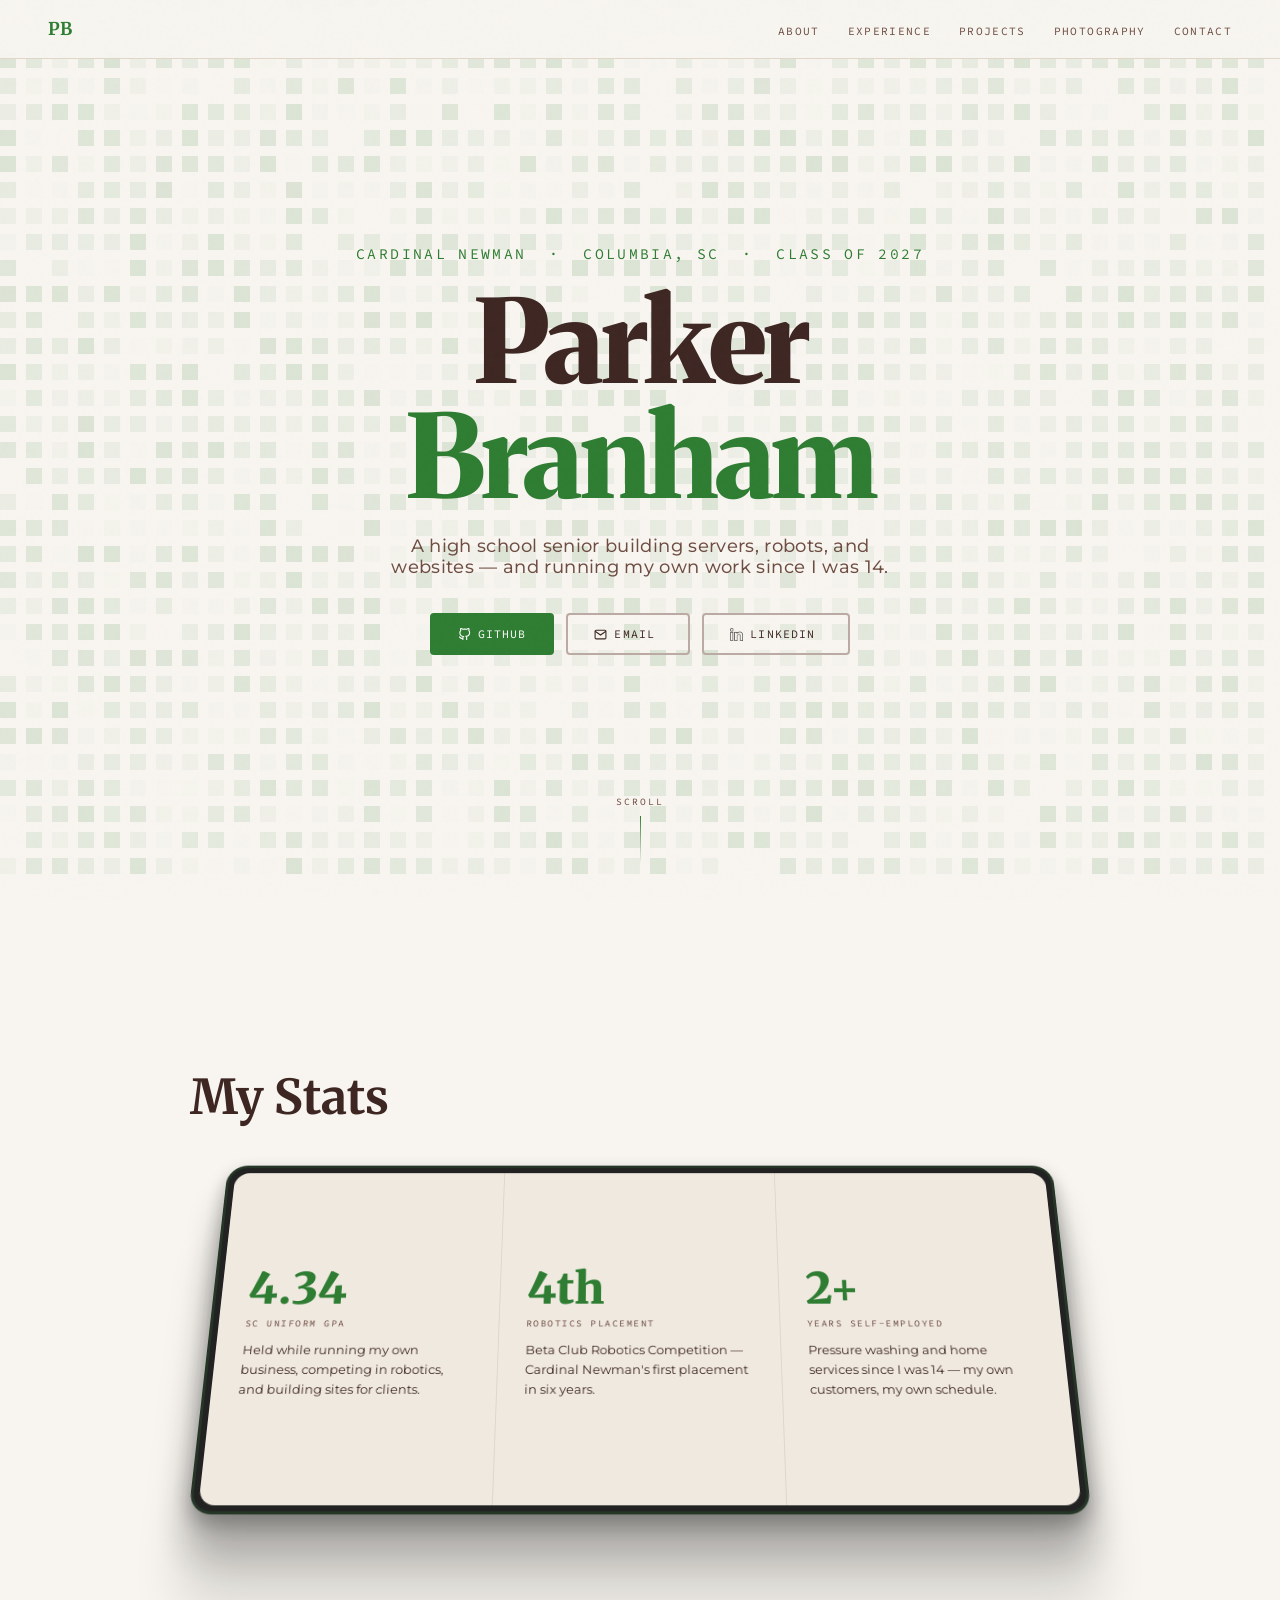
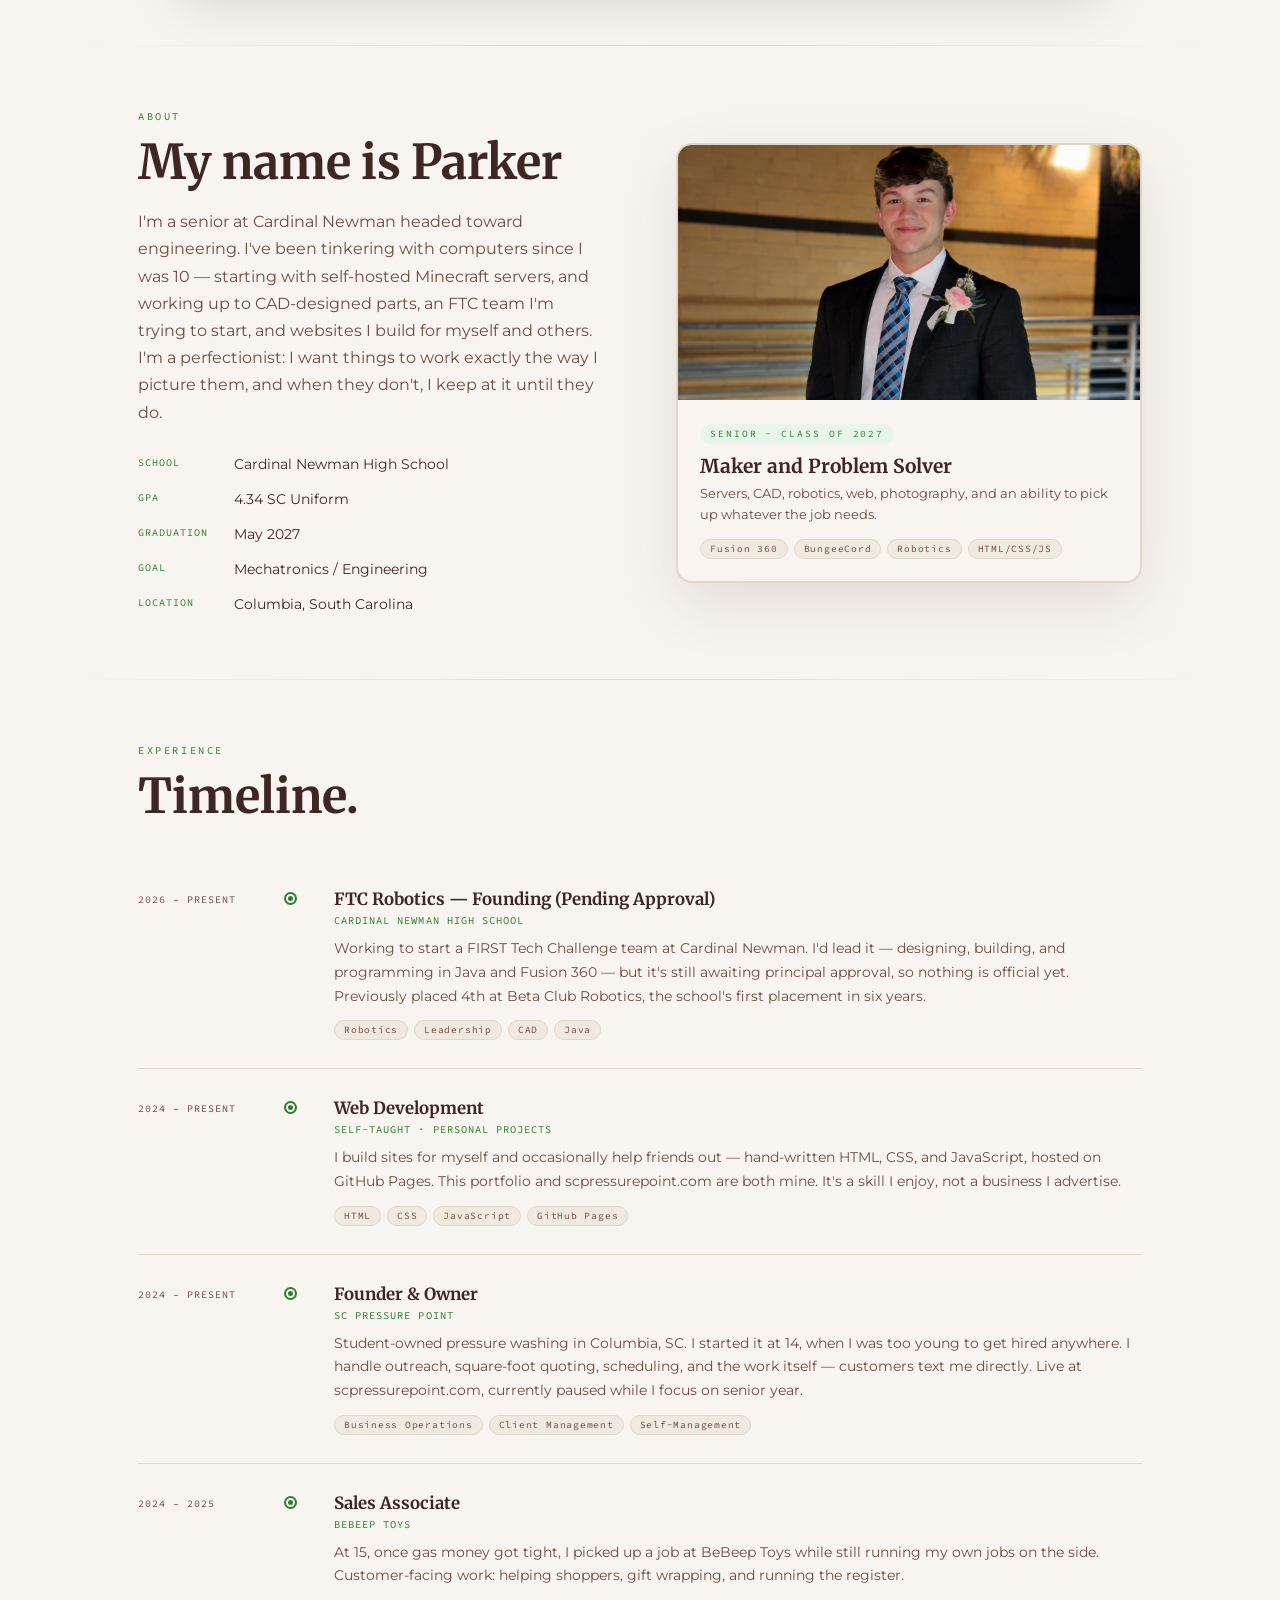
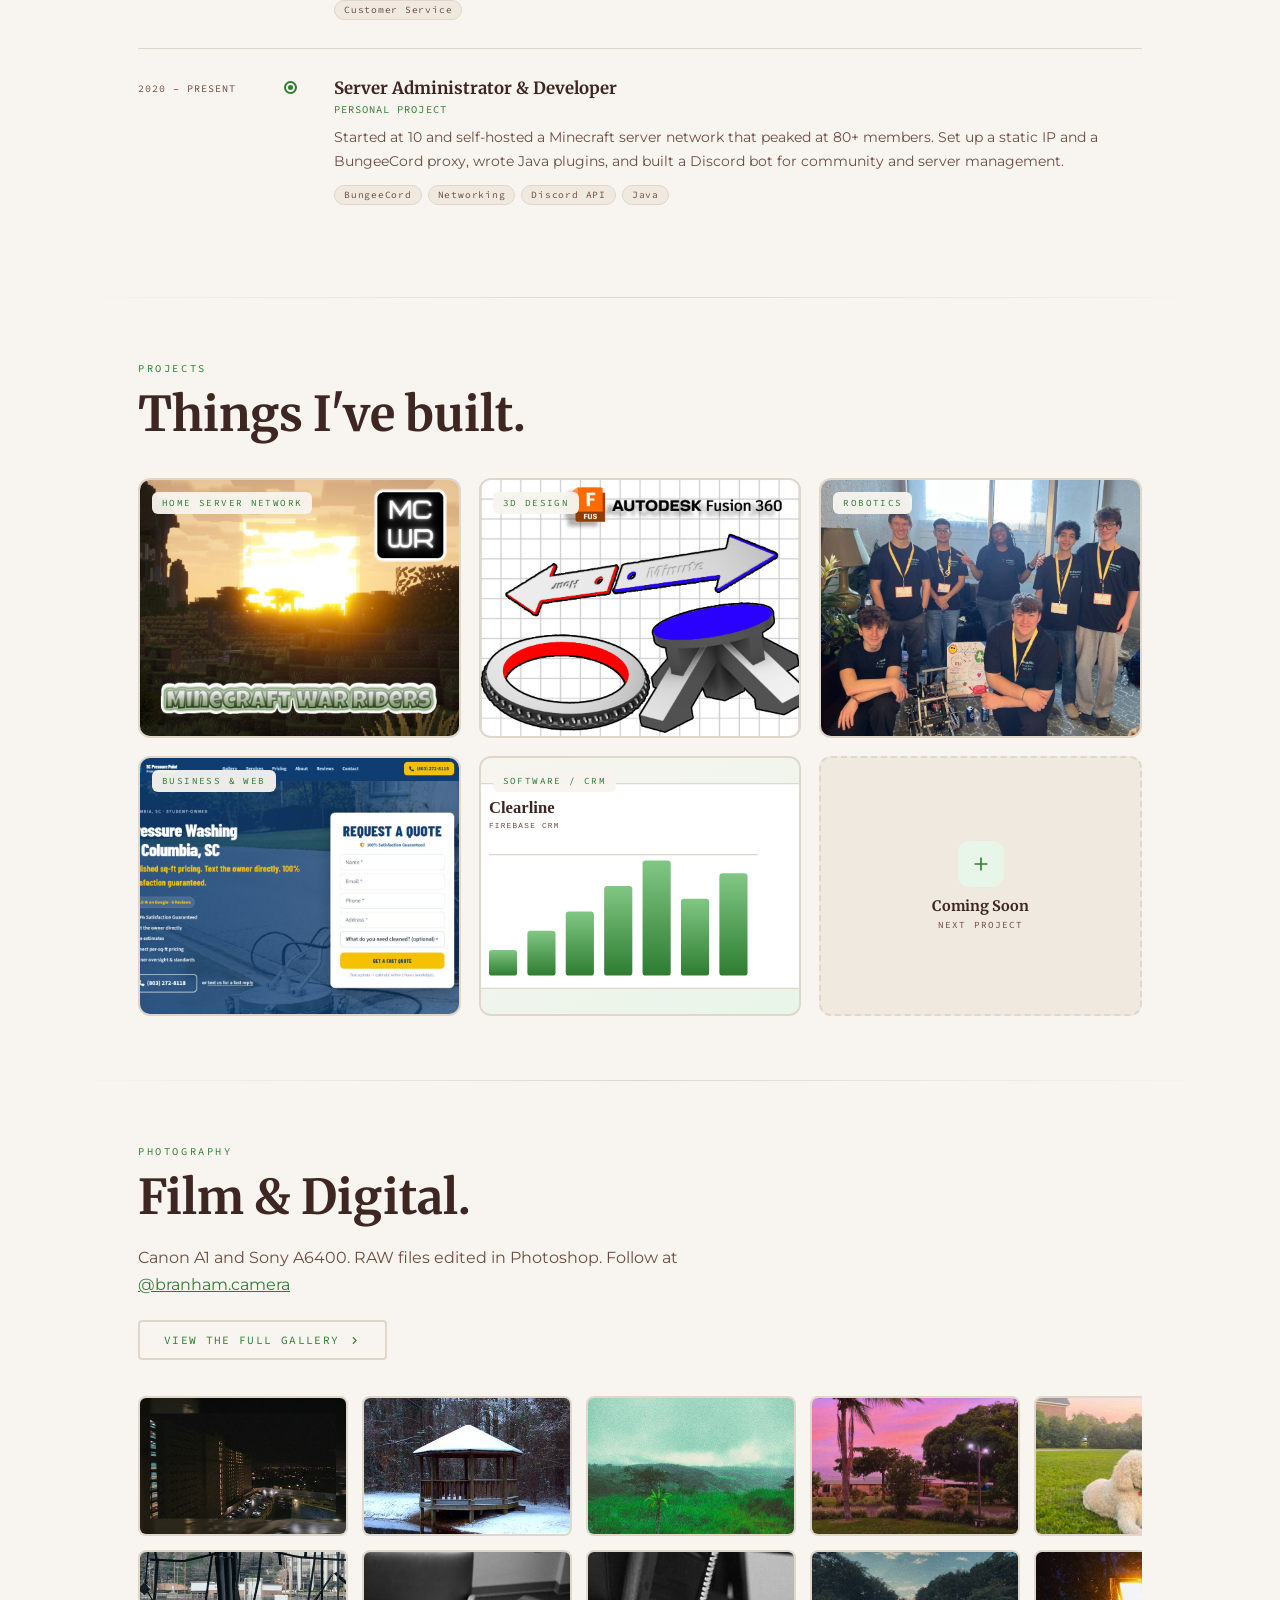
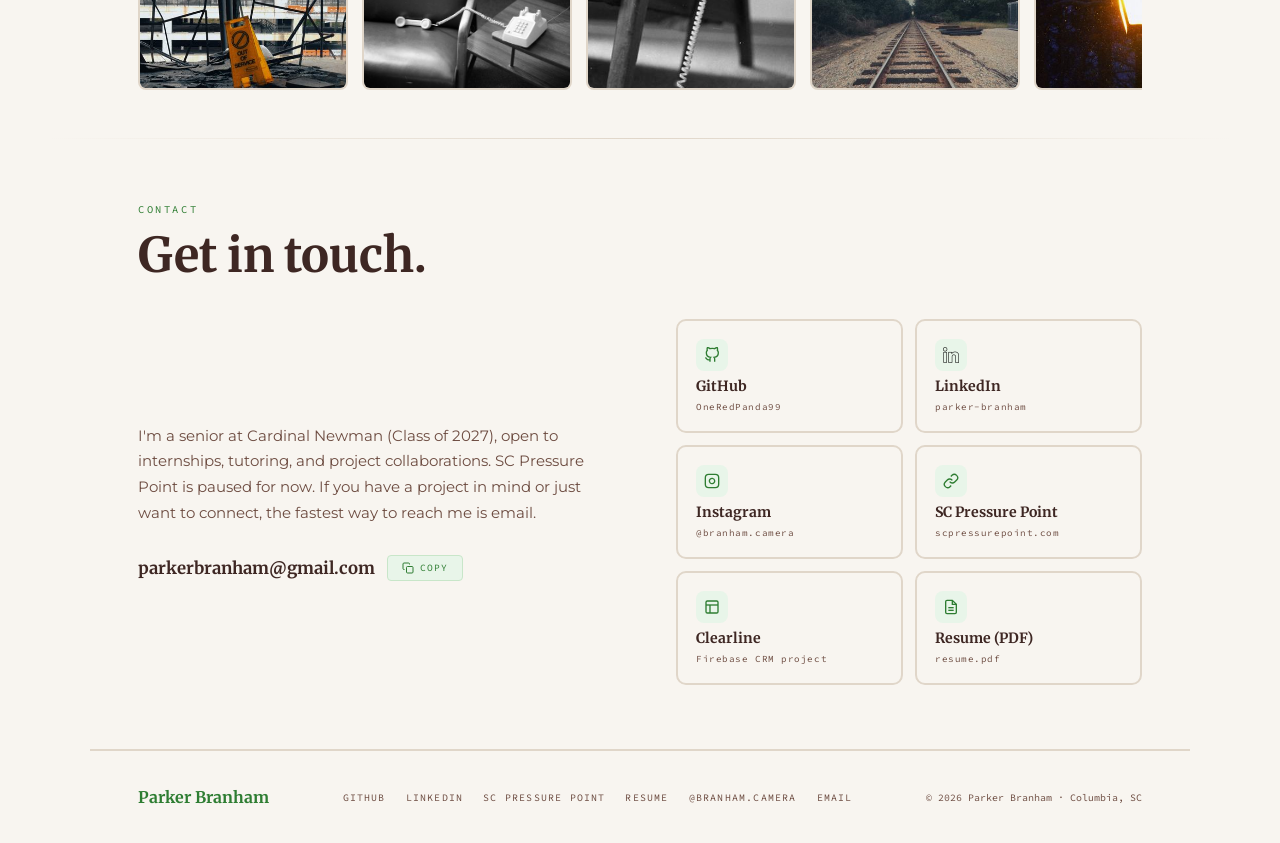
==== commit 39689ad8: "Update index.html" ====
--- a/index.html
+++ b/index.html
@@ -351,7 +351,7 @@
     <div class="scroll-card-3d" id="scroll-3d-card">
       <div class="scroll-card-inner">
         <div class="stat-panel">
-          <div class="stat-num no-select">4.73</div>
+          <div class="stat-num no-select">4.34</div>
           <div class="stat-label no-select">SC Uniform GPA</div>
           <div class="stat-desc">Held while running my own business, competing in robotics, and building sites for clients.</div>
         </div>
@@ -380,7 +380,7 @@
     <p class="section-subtitle">I'm a senior at Cardinal Newman headed toward engineering. I've been tinkering with computers since I was 10 &mdash; starting with self-hosted Minecraft servers, and working up to CAD-designed parts, an FTC team I'm trying to start, and websites I build for myself and others. I'm a perfectionist: I want things to work exactly the way I picture them, and when they don't, I keep at it until they do.</p>
     <div class="about-facts">
       <div class="fact-row"><span class="fact-key no-select">School</span><span class="fact-val">Cardinal Newman High School</span></div>
-      <div class="fact-row"><span class="fact-key no-select">GPA</span><span class="fact-val">4.73 SC Uniform</span></div>
+      <div class="fact-row"><span class="fact-key no-select">GPA</span><span class="fact-val">4.34 SC Uniform</span></div>
       <div class="fact-row"><span class="fact-key no-select">Graduation</span><span class="fact-val">May 2027</span></div>
       <div class="fact-row"><span class="fact-key no-select">Goal</span><span class="fact-val">Mechatronics / Engineering</span></div>
       <div class="fact-row"><span class="fact-key no-select">Location</span><span class="fact-val">Columbia, South Carolina</span></div>
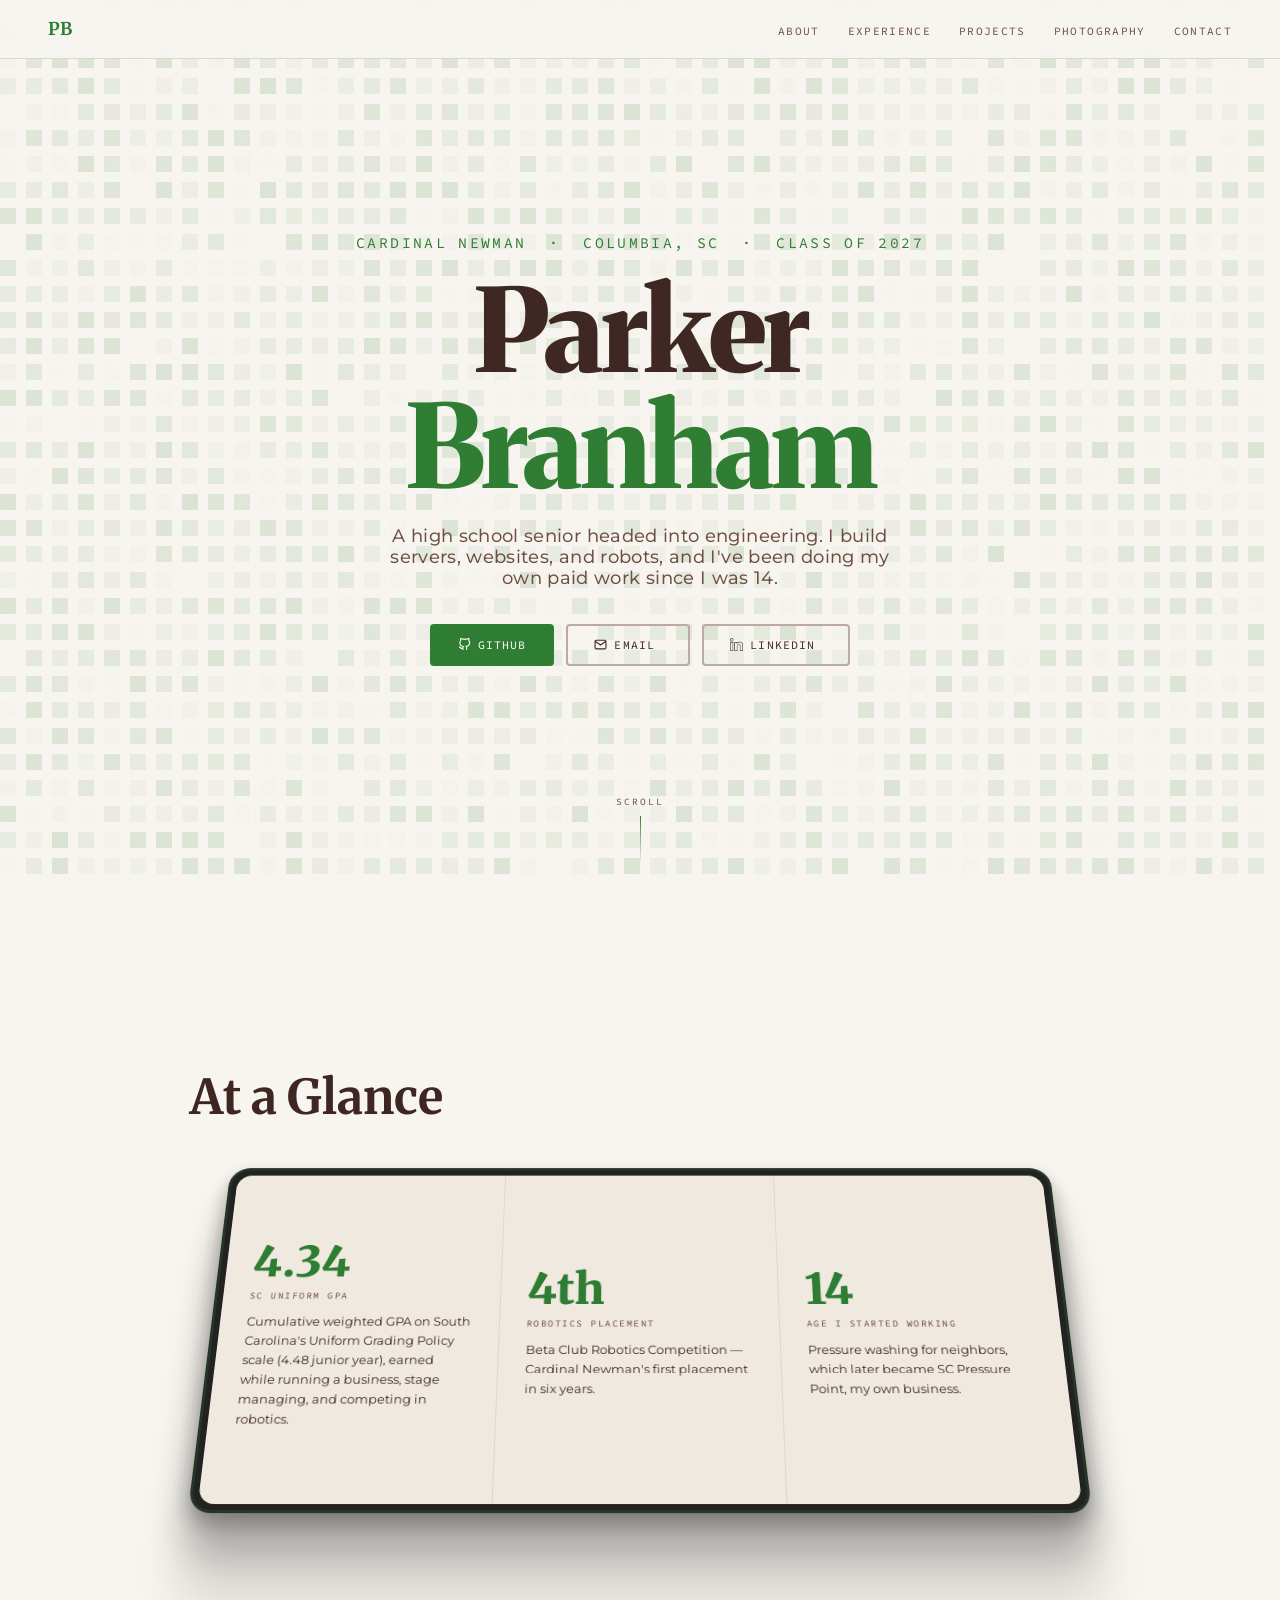
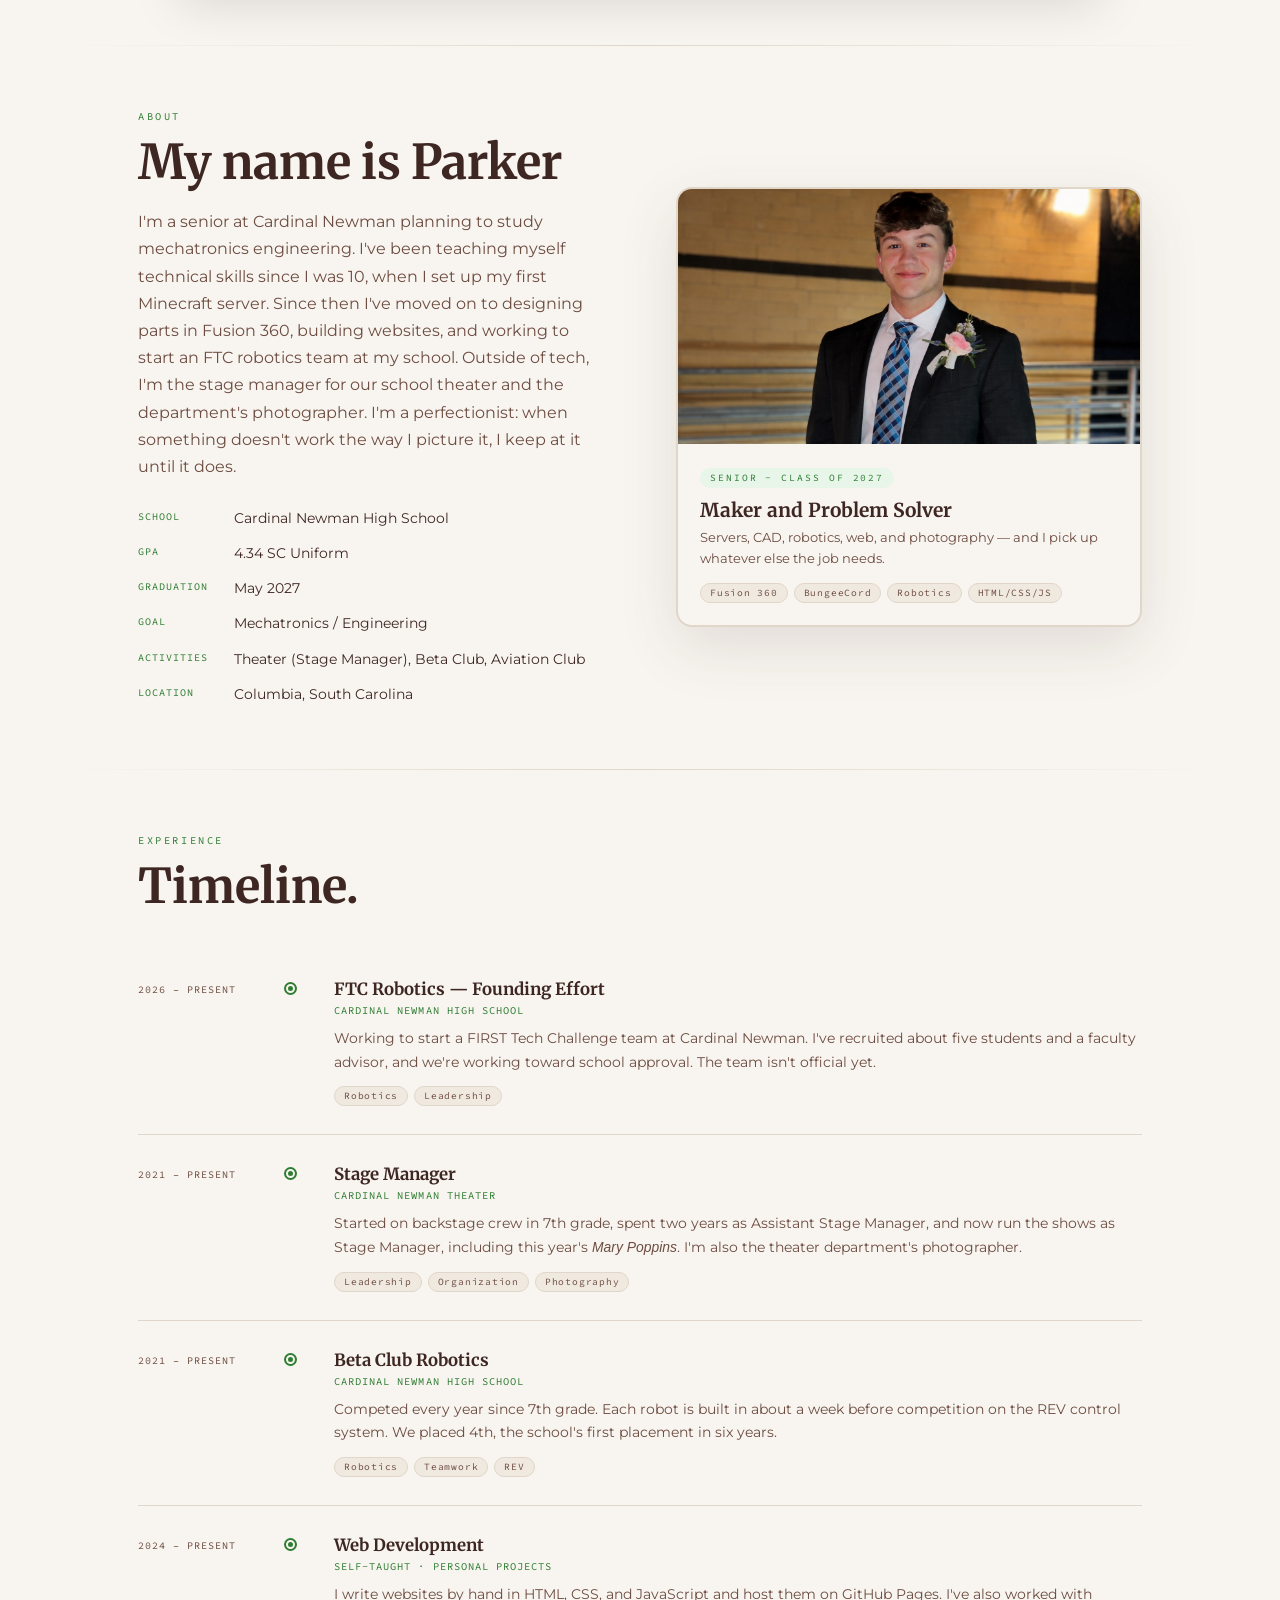
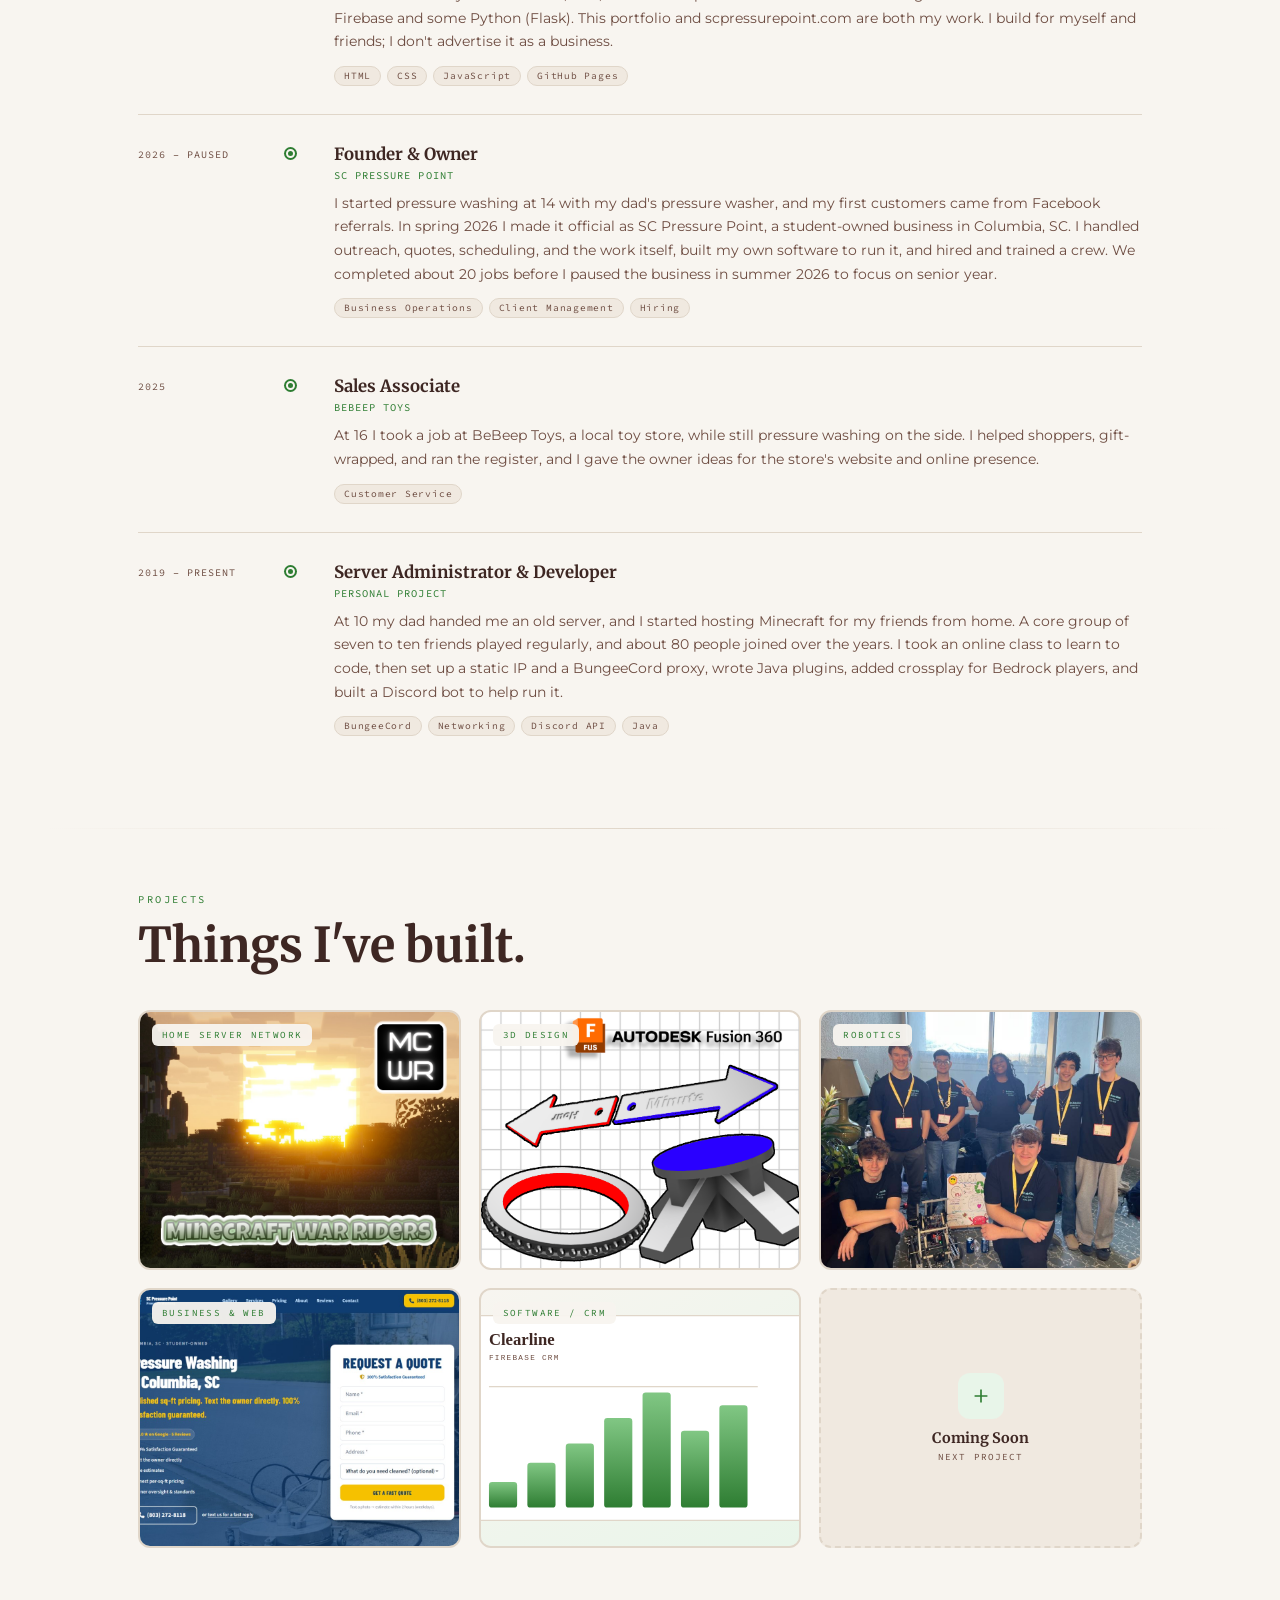
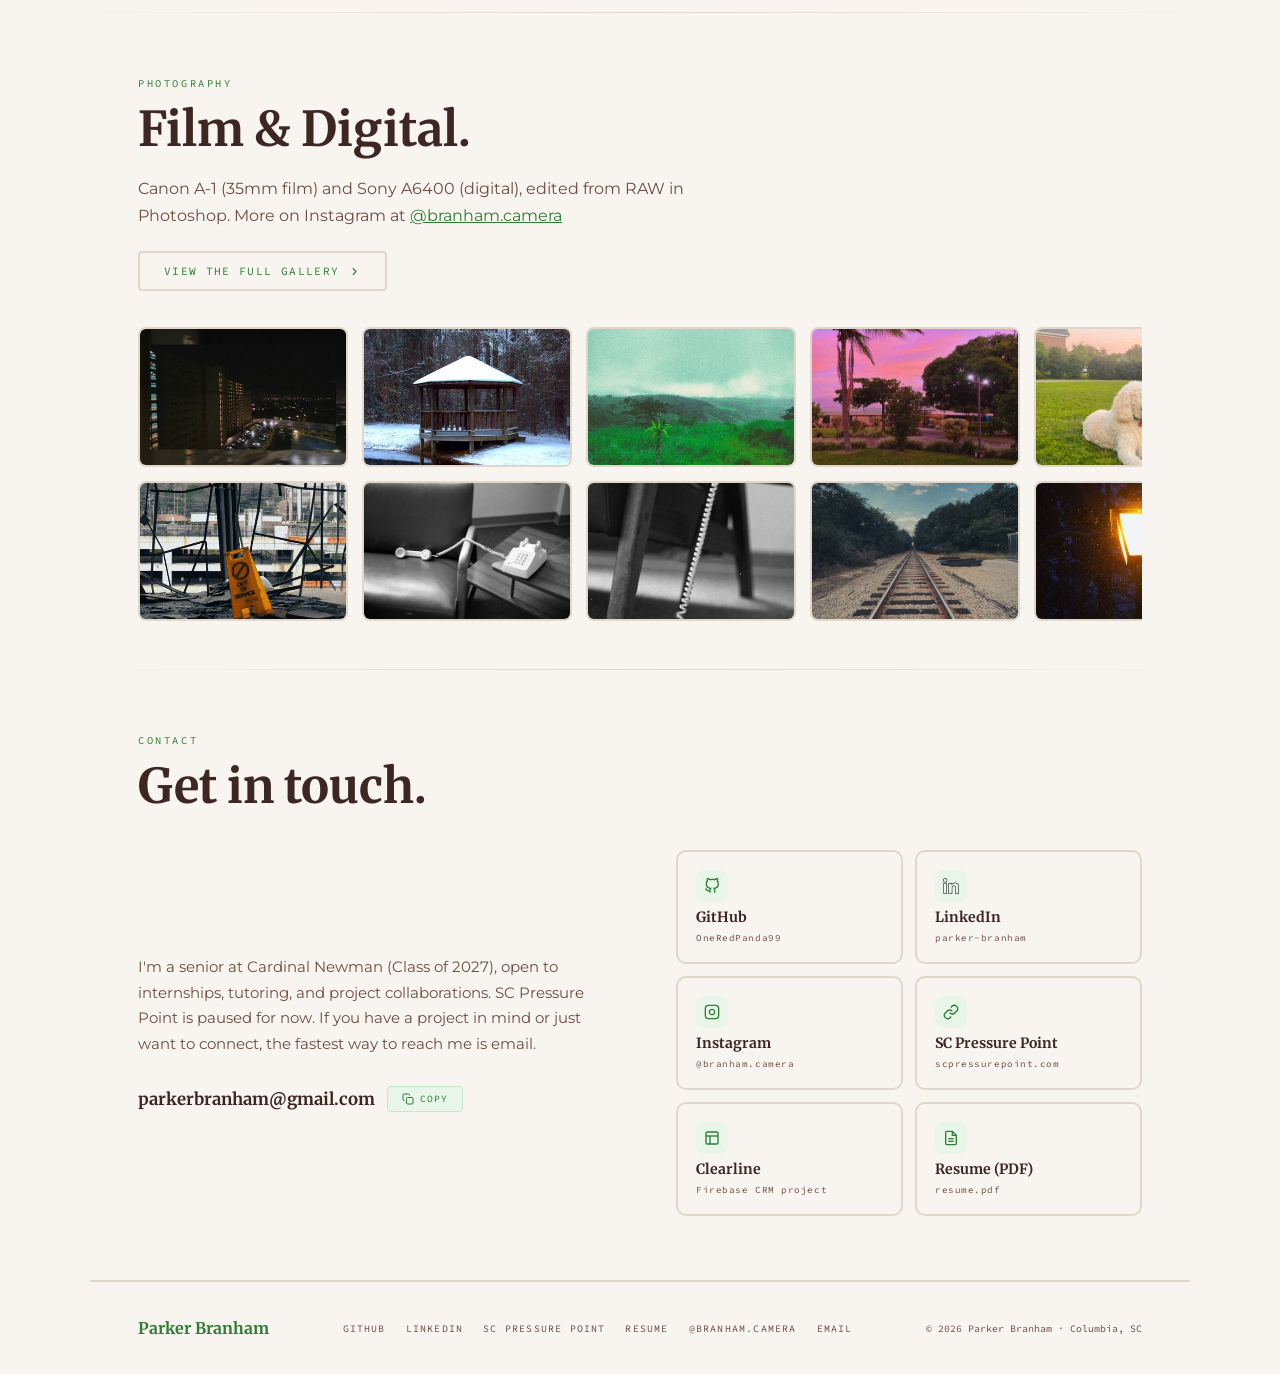
==== commit 1dfd8c2e: "Correct portfolio facts, add theater, remove Clara's Soaps - Remove the Clara's Soaps page and scree" ====
--- a/index.html
+++ b/index.html
@@ -330,7 +330,7 @@
   <div class="hero-content">
     <p class="hero-tag no-select">Cardinal Newman &nbsp;·&nbsp; Columbia, SC &nbsp;·&nbsp; Class of 2027</p>
     <h1 class="hero-name no-select">Parker<br><span>Branham</span></h1>
-    <p class="hero-role no-select">A high school senior building servers, robots, and websites &mdash; and running my own work since I was 14.</p>
+    <p class="hero-role no-select">A high school senior headed into engineering. I build servers, websites, and robots, and I've been doing my own paid work since I was 14.</p>
     <div class="hero-cta">
       <a href="https://github.com/OneRedPanda99" target="_blank" rel="noopener noreferrer" class="btn-primary no-select"><svg viewBox="0 0 24 24" aria-hidden="true"><path d="M9 19c-5 1.5-5-2.5-7-3m14 6v-3.87a3.37 3.37 0 0 0-.94-2.61c3.14-.35 6.44-1.54 6.44-7A5.44 5.44 0 0 0 20 4.77 5.07 5.07 0 0 0 19.91 1S18.73.65 16 2.48a13.38 13.38 0 0 0-7 0C6.27.65 5.09 1 5.09 1A5.07 5.07 0 0 0 5 4.77a5.44 5.44 0 0 0-1.5 3.78c0 5.42 3.3 6.61 6.44 7A3.37 3.37 0 0 0 9 18.13V22"/></svg>GitHub</a>
       <button type="button" class="btn-secondary no-select" id="hero-email-btn"><svg viewBox="0 0 24 24" aria-hidden="true"><path d="M4 4h16c1.1 0 2 .9 2 2v12c0 1.1-.9 2-2 2H4c-1.1 0-2-.9-2-2V6c0-1.1.9-2 2-2z"/><polyline points="22,6 12,13 2,6"/></svg>Email</button>
@@ -347,13 +347,13 @@
   
 <div id="scroll-section" style="max-width:none;">
   <div class="scroll-sticky">
-    <h2 class="section-title">My Stats</h2>
+    <h2 class="section-title">At a Glance</h2>
     <div class="scroll-card-3d" id="scroll-3d-card">
       <div class="scroll-card-inner">
         <div class="stat-panel">
           <div class="stat-num no-select">4.34</div>
           <div class="stat-label no-select">SC Uniform GPA</div>
-          <div class="stat-desc">Held while running my own business, competing in robotics, and building sites for clients.</div>
+          <div class="stat-desc">Cumulative weighted GPA on South Carolina's Uniform Grading Policy scale (4.48 junior year), earned while running a business, stage managing, and competing in robotics.</div>
         </div>
         <div class="stat-panel">
           <div class="stat-num no-select">4th</div>
@@ -361,9 +361,9 @@
           <div class="stat-desc">Beta Club Robotics Competition &mdash; Cardinal Newman's first placement in six years.</div>
         </div>
         <div class="stat-panel">
-          <div class="stat-num no-select">2+</div>
-          <div class="stat-label no-select">Years Self-Employed</div>
-          <div class="stat-desc">Pressure washing and home services since I was 14 &mdash; my own customers, my own schedule.</div>
+          <div class="stat-num no-select">14</div>
+          <div class="stat-label no-select">Age I Started Working</div>
+          <div class="stat-desc">Pressure washing for neighbors, which later became SC Pressure Point, my own business.</div>
         </div>
       </div>
     </div>
@@ -377,12 +377,13 @@
   <div class="about-text reveal">
     <p class="section-label no-select">About</p>
     <h2 class="section-title">My name is Parker</h2>
-    <p class="section-subtitle">I'm a senior at Cardinal Newman headed toward engineering. I've been tinkering with computers since I was 10 &mdash; starting with self-hosted Minecraft servers, and working up to CAD-designed parts, an FTC team I'm trying to start, and websites I build for myself and others. I'm a perfectionist: I want things to work exactly the way I picture them, and when they don't, I keep at it until they do.</p>
+    <p class="section-subtitle">I'm a senior at Cardinal Newman planning to study mechatronics engineering. I've been teaching myself technical skills since I was 10, when I set up my first Minecraft server. Since then I've moved on to designing parts in Fusion 360, building websites, and working to start an FTC robotics team at my school. Outside of tech, I'm the stage manager for our school theater and the department's photographer. I'm a perfectionist: when something doesn't work the way I picture it, I keep at it until it does.</p>
     <div class="about-facts">
       <div class="fact-row"><span class="fact-key no-select">School</span><span class="fact-val">Cardinal Newman High School</span></div>
       <div class="fact-row"><span class="fact-key no-select">GPA</span><span class="fact-val">4.34 SC Uniform</span></div>
       <div class="fact-row"><span class="fact-key no-select">Graduation</span><span class="fact-val">May 2027</span></div>
       <div class="fact-row"><span class="fact-key no-select">Goal</span><span class="fact-val">Mechatronics / Engineering</span></div>
+      <div class="fact-row"><span class="fact-key no-select">Activities</span><span class="fact-val">Theater (Stage Manager), Beta Club, Aviation Club</span></div>
       <div class="fact-row"><span class="fact-key no-select">Location</span><span class="fact-val">Columbia, South Carolina</span></div>
     </div>
   </div>
@@ -393,7 +394,7 @@
       <div class="tilt-card-body">
         <span class="tilt-card-tag no-select">Senior - Class of 2027</span>
         <div class="tilt-card-title">Maker and Problem Solver</div>
-        <div class="tilt-card-sub">Servers, CAD, robotics, web, photography, and an ability to pick up whatever the job needs.</div>
+        <div class="tilt-card-sub">Servers, CAD, robotics, web, and photography &mdash; and I pick up whatever else the job needs.</div>
         <div class="skill-tags" style="margin-top:14px;">
           <span class="skill-tag">Fusion 360</span><span class="skill-tag">BungeeCord</span><span class="skill-tag">Robotics</span><span class="skill-tag">HTML/CSS/JS</span>
         </div>
@@ -415,10 +416,30 @@
       <div class="exp-date no-select">2026 &ndash; Present</div>
       <div class="exp-dot"></div>
       <div class="exp-content">
-        <div class="exp-role">FTC Robotics &mdash; Founding (Pending Approval)</div>
+        <div class="exp-role">FTC Robotics &mdash; Founding Effort</div>
         <div class="exp-company no-select">Cardinal Newman High School</div>
-        <div class="exp-desc">Working to start a FIRST Tech Challenge team at Cardinal Newman. I'd lead it &mdash; designing, building, and programming in Java and Fusion 360 &mdash; but it's still awaiting principal approval, so nothing is official yet. Previously placed 4th at Beta Club Robotics, the school's first placement in six years.</div>
-        <div class="exp-tags"><span class="skill-tag">Robotics</span><span class="skill-tag">Leadership</span><span class="skill-tag">CAD</span><span class="skill-tag">Java</span></div>
+        <div class="exp-desc">Working to start a FIRST Tech Challenge team at Cardinal Newman. I've recruited about five students and a faculty advisor, and we're working toward school approval. The team isn't official yet.</div>
+        <div class="exp-tags"><span class="skill-tag">Robotics</span><span class="skill-tag">Leadership</span></div>
+      </div>
+    </div>
+    <div class="exp-item reveal">
+      <div class="exp-date no-select">2021 &ndash; Present</div>
+      <div class="exp-dot"></div>
+      <div class="exp-content">
+        <div class="exp-role">Stage Manager</div>
+        <div class="exp-company no-select">Cardinal Newman Theater</div>
+        <div class="exp-desc">Started on backstage crew in 7th grade, spent two years as Assistant Stage Manager, and now run the shows as Stage Manager, including this year's <em>Mary Poppins</em>. I'm also the theater department's photographer.</div>
+        <div class="exp-tags"><span class="skill-tag">Leadership</span><span class="skill-tag">Organization</span><span class="skill-tag">Photography</span></div>
+      </div>
+    </div>
+    <div class="exp-item reveal">
+      <div class="exp-date no-select">2021 &ndash; Present</div>
+      <div class="exp-dot"></div>
+      <div class="exp-content">
+        <div class="exp-role">Beta Club Robotics</div>
+        <div class="exp-company no-select">Cardinal Newman High School</div>
+        <div class="exp-desc">Competed every year since 7th grade. Each robot is built in about a week before competition on the REV control system. We placed 4th, the school's first placement in six years.</div>
+        <div class="exp-tags"><span class="skill-tag">Robotics</span><span class="skill-tag">Teamwork</span><span class="skill-tag">REV</span></div>
       </div>
     </div>
     <div class="exp-item reveal">
@@ -427,37 +448,37 @@
       <div class="exp-content">
         <div class="exp-role">Web Development</div>
         <div class="exp-company no-select">Self-Taught &middot; Personal Projects</div>
-        <div class="exp-desc">I build sites for myself and occasionally help friends out &mdash; hand-written HTML, CSS, and JavaScript, hosted on GitHub Pages. This portfolio and scpressurepoint.com are both mine. It's a skill I enjoy, not a business I advertise.</div>
+        <div class="exp-desc">I write websites by hand in HTML, CSS, and JavaScript and host them on GitHub Pages. I've also worked with Firebase and some Python (Flask). This portfolio and scpressurepoint.com are both my work. I build for myself and friends; I don't advertise it as a business.</div>
         <div class="exp-tags"><span class="skill-tag">HTML</span><span class="skill-tag">CSS</span><span class="skill-tag">JavaScript</span><span class="skill-tag">GitHub Pages</span></div>
       </div>
     </div>
     <div class="exp-item reveal">
-      <div class="exp-date no-select">2024 &ndash; Present</div>
+      <div class="exp-date no-select">2026 &ndash; Paused</div>
       <div class="exp-dot"></div>
       <div class="exp-content">
         <div class="exp-role">Founder &amp; Owner</div>
         <div class="exp-company no-select">SC Pressure Point</div>
-        <div class="exp-desc">Student-owned pressure washing in Columbia, SC. I started it at 14, when I was too young to get hired anywhere. I handle outreach, square-foot quoting, scheduling, and the work itself &mdash; customers text me directly. Live at scpressurepoint.com, currently paused while I focus on senior year.</div>
-        <div class="exp-tags"><span class="skill-tag">Business Operations</span><span class="skill-tag">Client Management</span><span class="skill-tag">Self-Management</span></div>
+        <div class="exp-desc">I started pressure washing at 14 with my dad's pressure washer, and my first customers came from Facebook referrals. In spring 2026 I made it official as SC Pressure Point, a student-owned business in Columbia, SC. I handled outreach, quotes, scheduling, and the work itself, built my own software to run it, and hired and trained a crew. We completed about 20 jobs before I paused the business in summer 2026 to focus on senior year.</div>
+        <div class="exp-tags"><span class="skill-tag">Business Operations</span><span class="skill-tag">Client Management</span><span class="skill-tag">Hiring</span></div>
       </div>
     </div>
     <div class="exp-item reveal">
-      <div class="exp-date no-select">2024 &ndash; 2025</div>
+      <div class="exp-date no-select">2025</div>
       <div class="exp-dot"></div>
       <div class="exp-content">
         <div class="exp-role">Sales Associate</div>
         <div class="exp-company no-select">BeBeep Toys</div>
-        <div class="exp-desc">At 15, once gas money got tight, I picked up a job at BeBeep Toys while still running my own jobs on the side. Customer-facing work: helping shoppers, gift wrapping, and running the register.</div>
+        <div class="exp-desc">At 16 I took a job at BeBeep Toys, a local toy store, while still pressure washing on the side. I helped shoppers, gift-wrapped, and ran the register, and I gave the owner ideas for the store's website and online presence.</div>
         <div class="exp-tags"><span class="skill-tag">Customer Service</span></div>
       </div>
     </div>
     <div class="exp-item reveal">
-      <div class="exp-date no-select">2020 &ndash; Present</div>
+      <div class="exp-date no-select">2019 &ndash; Present</div>
       <div class="exp-dot"></div>
       <div class="exp-content">
         <div class="exp-role">Server Administrator &amp; Developer</div>
         <div class="exp-company no-select">Personal Project</div>
-        <div class="exp-desc">Started at 10 and self-hosted a Minecraft server network that peaked at 80+ members. Set up a static IP and a BungeeCord proxy, wrote Java plugins, and built a Discord bot for community and server management.</div>
+        <div class="exp-desc">At 10 my dad handed me an old server, and I started hosting Minecraft for my friends from home. A core group of seven to ten friends played regularly, and about 80 people joined over the years. I took an online class to learn to code, then set up a static IP and a BungeeCord proxy, wrote Java plugins, added crossplay for Bedrock players, and built a Discord bot to help run it.</div>
         <div class="exp-tags"><span class="skill-tag">BungeeCord</span><span class="skill-tag">Networking</span><span class="skill-tag">Discord API</span><span class="skill-tag">Java</span></div>
       </div>
     </div>
@@ -480,7 +501,7 @@
       <div class="focus-card-overlay">
         <div>
           <div class="focus-card-title">Minecraft Server</div>
-          <span class="focus-card-link">Static IP · BungeeCord · 80+ Members · Discord Bot</span>
+          <span class="focus-card-link">Static IP · BungeeCord · ~80 Members · Discord Bot</span>
         </div>
       </div>
     </a>
@@ -501,13 +522,12 @@
       <div class="focus-card-meta"><div class="focus-card-meta-tag no-select">Robotics</div></div>
       <div class="focus-card-overlay">
         <div>
-          <div class="focus-card-title">FTC Robotics - Cardinal Newman</div>
-          <span class="focus-card-link">Working to start the team. Beta Club 4th place. Pending approval.</span>
+          <div class="focus-card-title">Robotics &mdash; Cardinal Newman</div>
+          <span class="focus-card-link">Beta Club 4th place · Starting an FTC team</span>
         </div>
       </div>
     </a>
 
-    <!-- Clara's Soaps temporarily unpublished — page kept at claras-soaps.html for later restore -->
 
     <a href="scpressurepoint.html" class="focus-card reveal">
       <img class="focus-card-bg" src="images/projects/SCPressurePointWebsite.png" alt="SC Pressure Point website — Pressure Washing in Columbia, SC">
@@ -526,7 +546,7 @@
       <div class="focus-card-overlay">
         <div>
           <div class="focus-card-title">Clearline</div>
-          <span class="focus-card-link">Firebase CRM · client tracking and scheduling</span>
+          <span class="focus-card-link">Firebase CRM for my business · unfinished</span>
         </div>
       </div>
     </a>
@@ -549,7 +569,7 @@
   <div class="reveal">
     <p class="section-label no-select">Photography</p>
     <h2 class="section-title">Film &amp; Digital.</h2>
-    <p class="section-subtitle">Canon A1 and Sony A6400. RAW files edited in Photoshop. Follow at <a href="https://instagram.com/branham.camera" target="_blank" rel="noopener noreferrer" style="color:var(--primary);">@branham.camera</a></p>
+    <p class="section-subtitle">Canon A-1 (35mm film) and Sony A6400 (digital), edited from RAW in Photoshop. More on Instagram at <a href="https://instagram.com/branham.camera" target="_blank" rel="noopener noreferrer" style="color:var(--primary);">@branham.camera</a></p>
   </div>
   <div class="reveal" style="margin-top:22px;">
     <a href="photography.html" class="photo-cta">
@@ -651,7 +671,6 @@
         <div class="contact-link-name">Instagram</div>
         <div class="contact-link-url">@branham.camera</div>
       </a>
-      <!-- Clara's Soaps contact link temporarily unpublished -->
       <a href="https://scpressurepoint.com" target="_blank" rel="noopener noreferrer" class="contact-link-card">
         <div class="contact-link-icon"><svg viewBox="0 0 24 24" aria-hidden="true"><path d="M10 13a5 5 0 0 0 7.54.54l3-3a5 5 0 0 0-7.07-7.07l-1.72 1.71"/><path d="M14 11a5 5 0 0 0-7.54-.54l-3 3a5 5 0 0 0 7.07 7.07l1.71-1.71"/></svg></div>
         <div class="contact-link-name">SC Pressure Point</div>
@@ -677,7 +696,6 @@
   <div class="footer-links">
     <a href="https://github.com/OneRedPanda99" target="_blank" rel="noopener noreferrer">GitHub</a>
     <a href="https://www.linkedin.com/in/parker-branham-9b32a5341/" target="_blank" rel="noopener noreferrer">LinkedIn</a>
-    <!-- Clara's Soaps footer link temporarily unpublished -->
     <a href="https://scpressurepoint.com" target="_blank" rel="noopener noreferrer">SC Pressure Point</a>
     <a href="resume.pdf" target="_blank" rel="noopener noreferrer">Resume</a>
     <a href="https://instagram.com/branham.camera" target="_blank" rel="noopener noreferrer">@branham.camera</a>
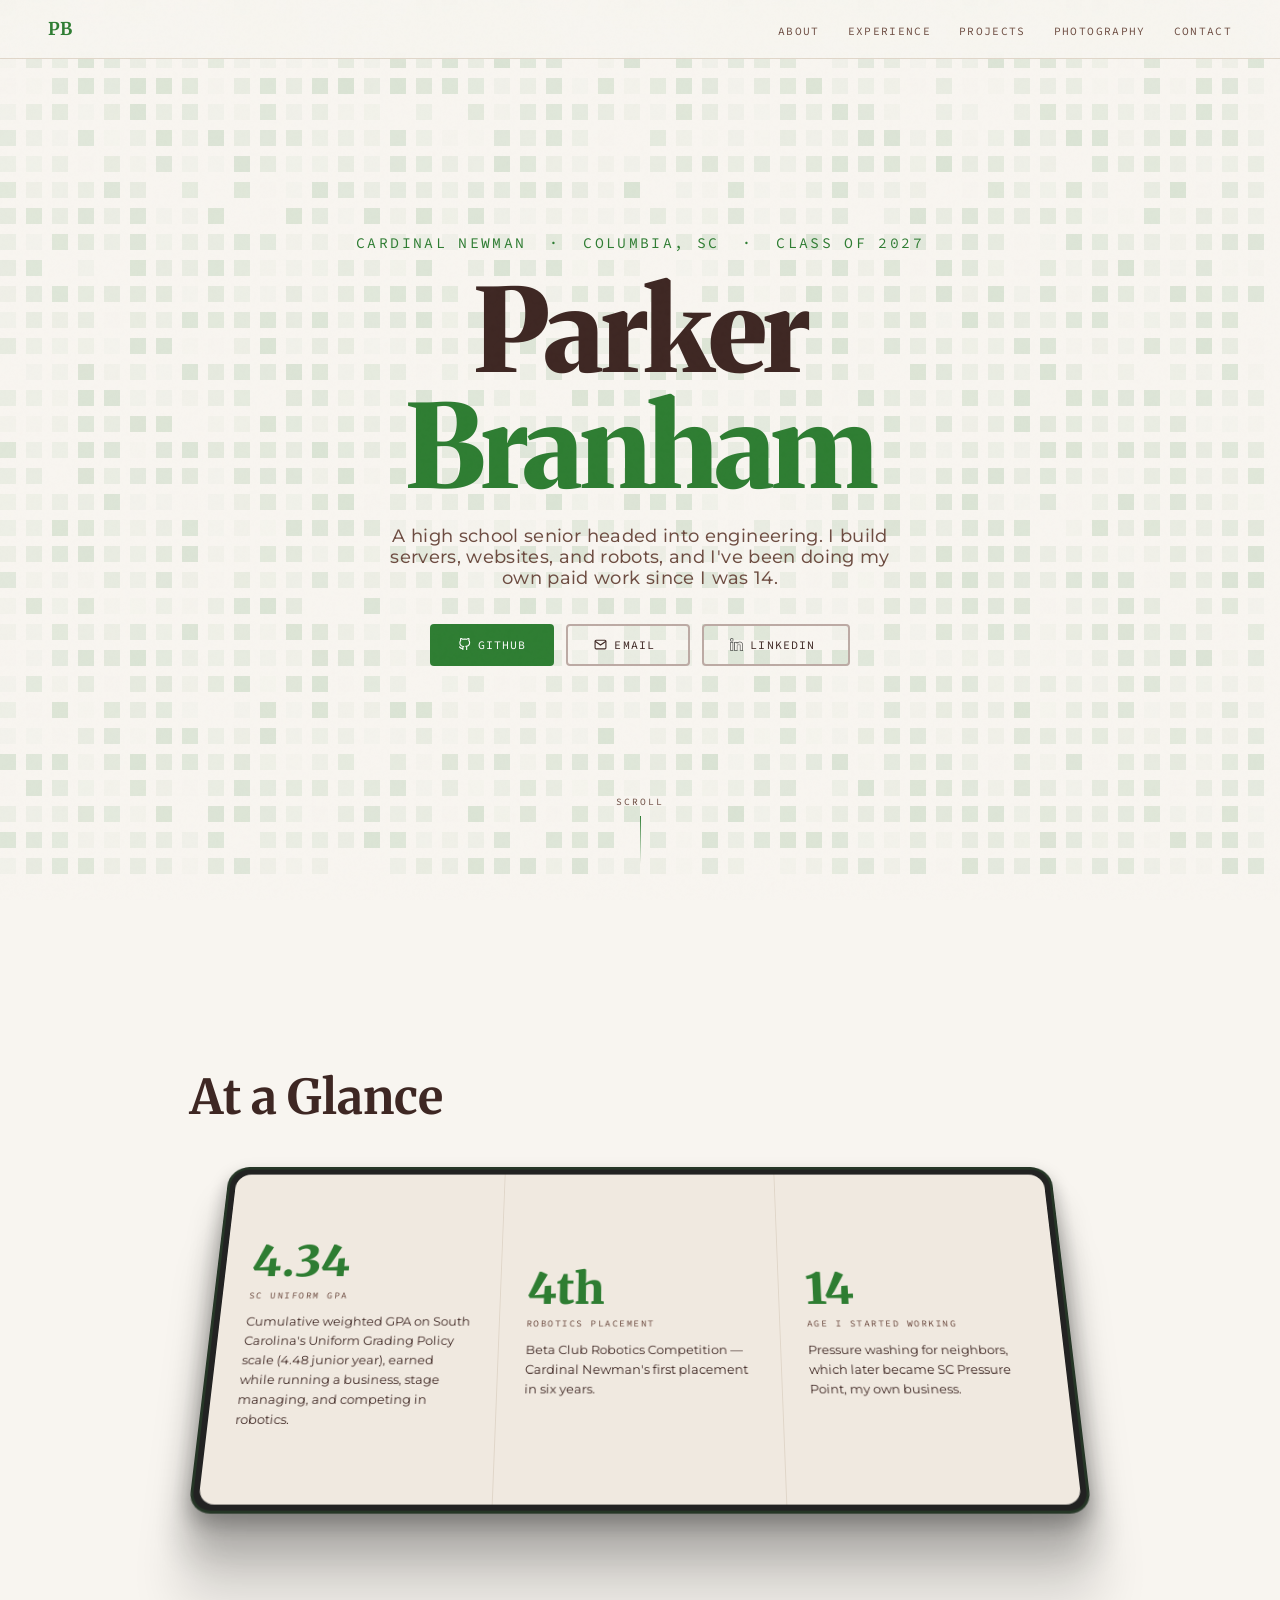
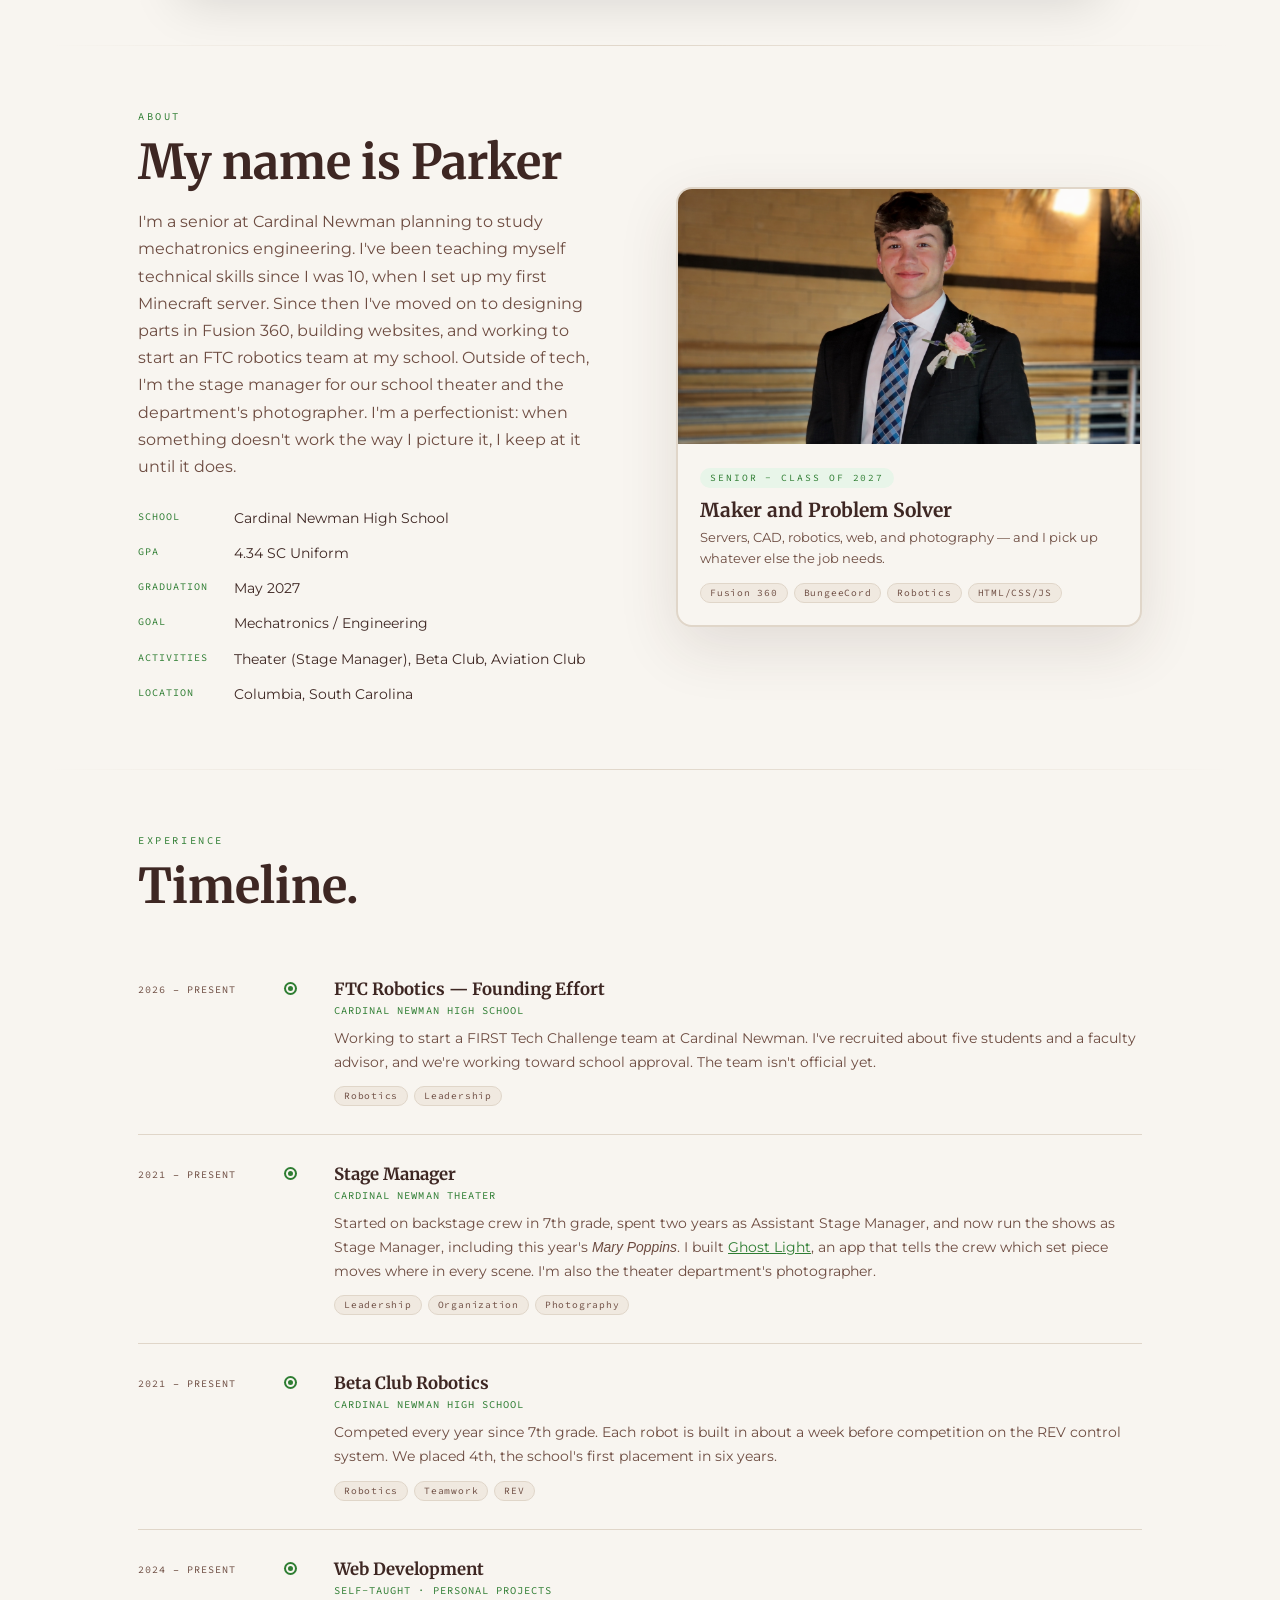
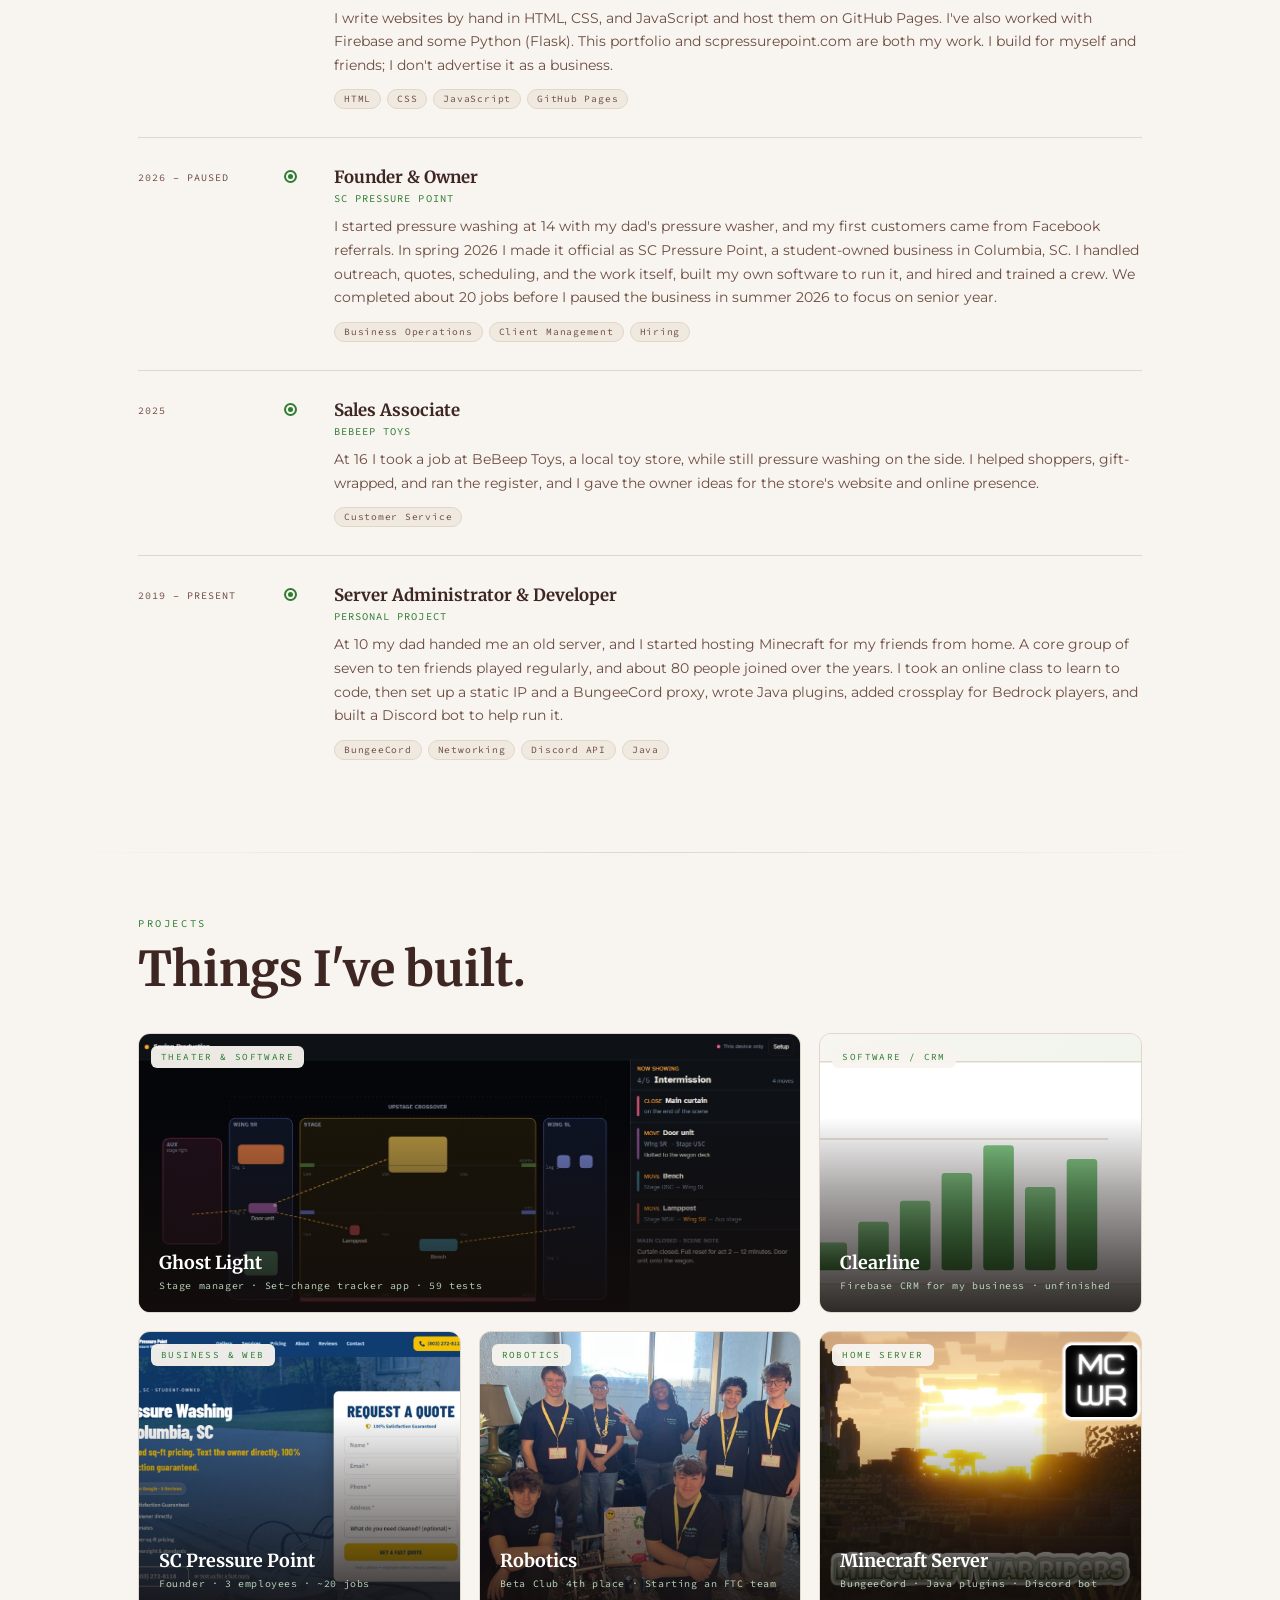
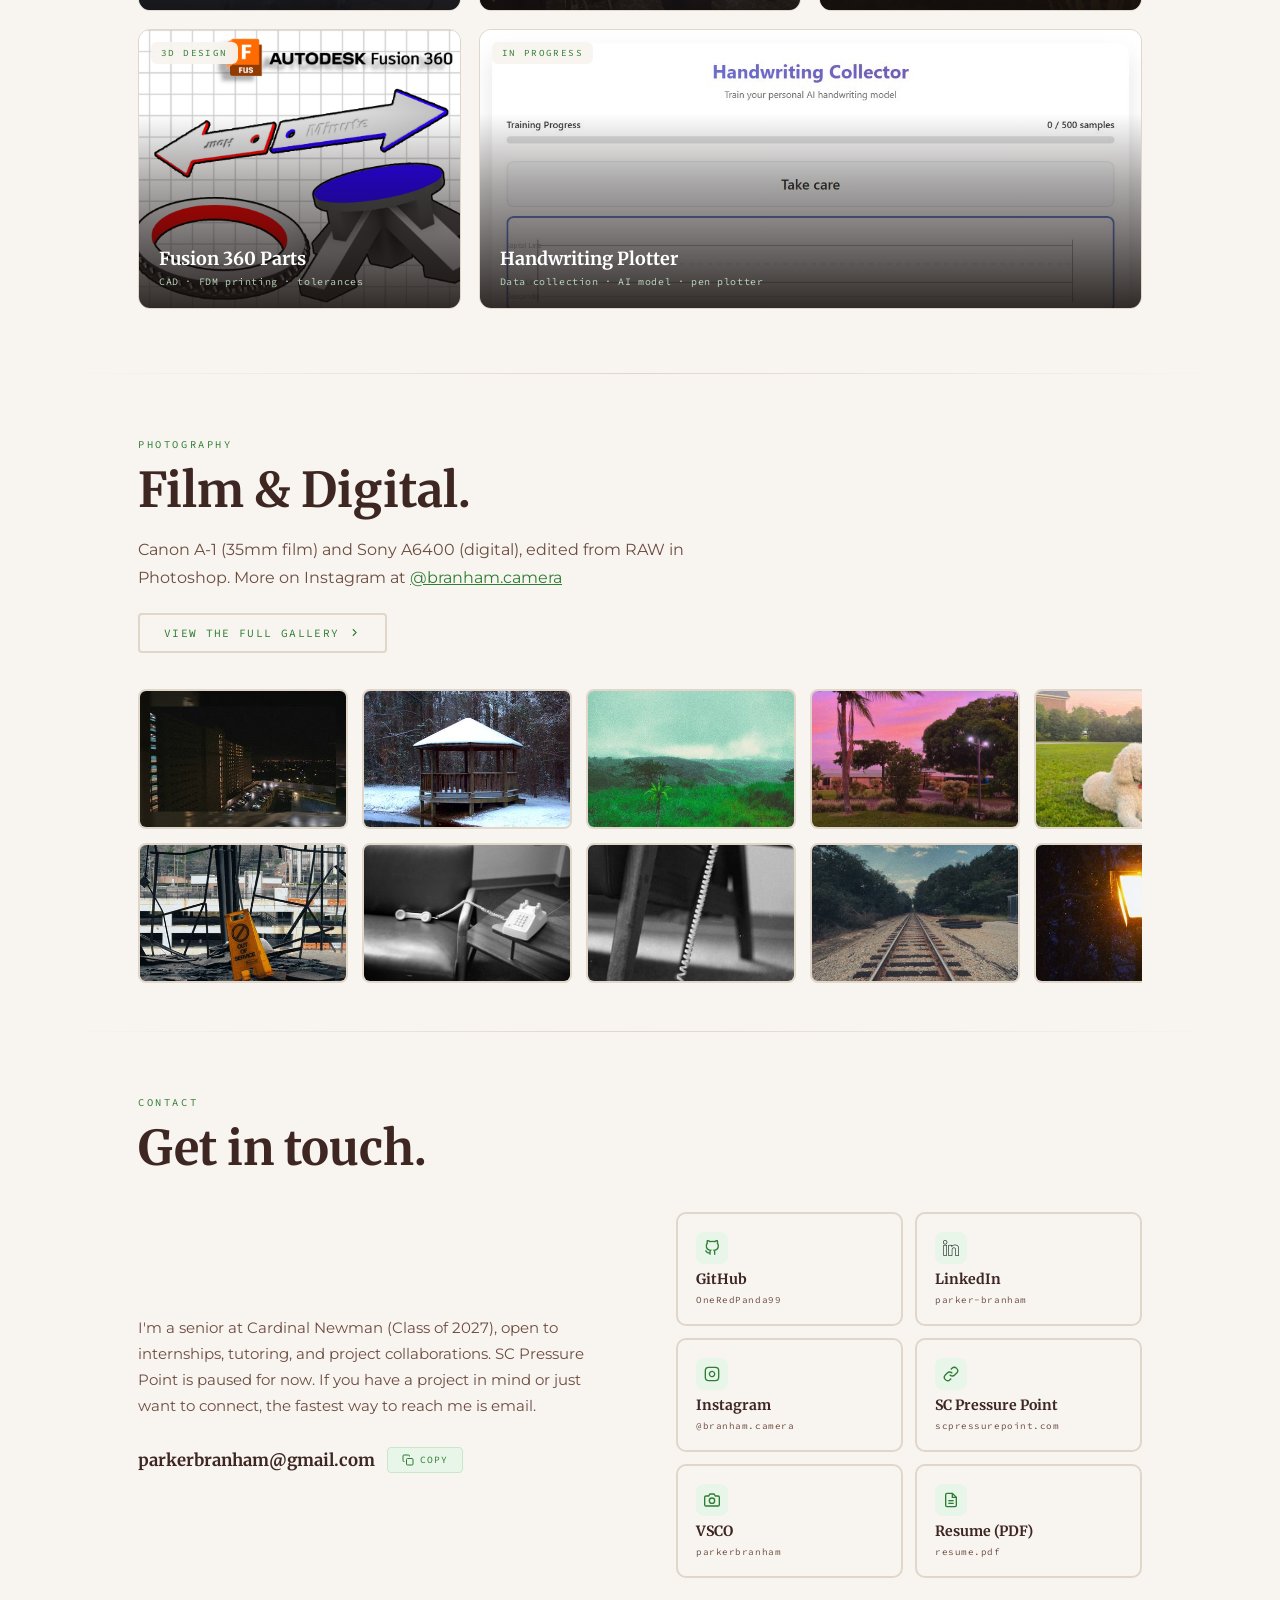
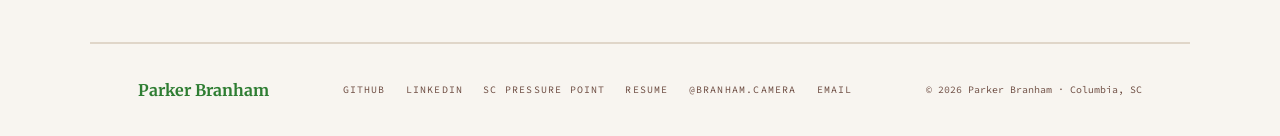
==== commit c3f26055: "Add Ghost Light theater page and hover project cards - New theater.html: stage manager role and the " ====
--- a/index.html
+++ b/index.html
@@ -122,23 +122,28 @@
 
 /* ── PROJECTS ── */
 #projects .cards-grid{display:grid;grid-template-columns:repeat(3,1fr);gap:18px;margin-top:36px;}
-.focus-card{position:relative;border-radius:12px;overflow:hidden;height:260px;background:var(--muted);border:2px solid var(--border);transition:all 0.3s ease;cursor:pointer;display:block;text-decoration: none;cursor: pointer;}
-.cards-grid:hover .focus-card:not(:hover){filter:blur(2px);transform:scale(0.97);opacity:0.75;}
-.focus-card-bg{position:absolute;inset:0;width:100%;height:100%;object-fit:cover;transition:transform 0.4s ease;}
-.focus-card:hover .focus-card-bg{transform:scale(1.06);}
-.focus-card-overlay{position:absolute;inset:0;background:linear-gradient(to top,rgba(0,0,0,0.78) 0%,transparent 60%);opacity:0;transition:opacity 0.3s;display:flex;align-items:flex-end;padding:20px 18px;}
-.focus-card:hover .focus-card-overlay{opacity:1;}
-.focus-card-title{font-family:var(--font-serif);font-size:1rem;font-weight:700;color:#fff;}
-.focus-card-link{font-family:var(--font-mono);font-size:0.6rem;letter-spacing:0.1em;color:rgba(200,230,201,0.9);margin-top:4px;text-decoration:none;display:block;}
+.focus-card{position:relative;border-radius:12px;overflow:hidden;height:280px;background:var(--muted);border:1px solid var(--border);display:block;text-decoration:none;color:#fff;transition:transform 0.3s ease,box-shadow 0.3s ease;}
+.focus-card.wide{grid-column:span 2;}
+.focus-card:hover,.focus-card:focus-visible{transform:translateY(-4px);box-shadow:0 18px 36px rgba(62,39,35,0.18);}
+.focus-card:focus-visible{outline:2px solid var(--primary);outline-offset:3px;}
+.focus-card-bg{position:absolute;inset:0;width:100%;height:100%;object-fit:cover;object-position:top center;transition:transform 0.5s ease;}
+.focus-card:hover .focus-card-bg{transform:scale(1.05);}
+.focus-card-overlay{position:absolute;inset:0;display:flex;flex-direction:column;justify-content:flex-end;padding:20px;background:linear-gradient(to top,rgba(20,14,12,0.88) 0%,rgba(20,14,12,0.35) 45%,transparent 70%);transition:background 0.35s ease;}
+.focus-card:hover .focus-card-overlay,.focus-card:focus-visible .focus-card-overlay{background:linear-gradient(to top,rgba(20,14,12,0.94) 0%,rgba(20,14,12,0.78) 55%,rgba(20,14,12,0.35) 100%);}
+.focus-card-title{font-family:var(--font-serif);font-size:1.12rem;font-weight:700;color:#fff;line-height:1.25;}
+.focus-card-link{font-family:var(--font-mono);font-size:0.62rem;letter-spacing:0.06em;color:rgba(200,230,201,0.92);margin-top:5px;display:block;}
+.focus-card-more{display:grid;grid-template-rows:0fr;opacity:0;transition:grid-template-rows 0.35s ease,opacity 0.3s ease;}
+.focus-card-more>div{overflow:hidden;}
+.focus-card:hover .focus-card-more,.focus-card:focus-visible .focus-card-more{grid-template-rows:1fr;opacity:1;}
+.focus-card-desc{font-size:0.82rem;line-height:1.55;color:rgba(255,255,255,0.88);margin-top:10px;max-width:520px;}
+.focus-card-cta{display:flex;align-items:center;justify-content:space-between;gap:12px;margin-top:14px;padding-top:12px;border-top:1px solid rgba(255,255,255,0.18);}
+.focus-card-cta span{font-family:var(--font-mono);font-size:0.58rem;letter-spacing:0.14em;text-transform:uppercase;color:rgba(255,255,255,0.7);}
+.focus-card-arrow{width:32px;height:32px;border-radius:50%;background:var(--primary);display:flex;align-items:center;justify-content:center;flex-shrink:0;transition:transform 0.25s ease;}
+.focus-card-arrow svg{width:15px;height:15px;stroke:#fff;fill:none;stroke-width:2.4;}
+.focus-card:hover .focus-card-arrow{transform:translateX(3px);}
 .focus-card-meta{position:absolute;top:12px;left:12px;background:rgba(248,245,240,0.95);border-radius:6px;padding:5px 10px;}
 .focus-card-meta-tag{font-family:var(--font-mono);font-size:0.58rem;letter-spacing:0.15em;text-transform:uppercase;color:var(--primary);}
-.focus-card.placeholder{background:var(--muted);border:2px dashed var(--border);display:flex;align-items:center;justify-content:center;cursor:default;}
-.focus-card.placeholder:hover{filter:none;transform:none;opacity:1;}
-.placeholder-inner{position:relative;z-index:2;text-align:center;padding:20px;pointer-events:none;}
-.placeholder-icon{width:46px;height:46px;background:var(--secondary);border-radius:12px;display:flex;align-items:center;justify-content:center;margin:0 auto 10px;}
-.placeholder-icon svg{width:22px;height:22px;stroke:var(--primary);fill:none;stroke-width:1.8;}
-.placeholder-label{font-family:var(--font-serif);font-size:0.9rem;font-weight:700;color:var(--foreground);}
-.placeholder-sub{font-family:var(--font-mono);font-size:0.58rem;letter-spacing:0.12em;text-transform:uppercase;color:var(--muted-foreground);margin-top:4px;}
+@media(hover:none){.focus-card-more{grid-template-rows:1fr;opacity:1;}.focus-card-overlay{background:linear-gradient(to top,rgba(20,14,12,0.92) 0%,rgba(20,14,12,0.6) 55%,rgba(20,14,12,0.15) 100%);}}
 
 /* ── EXPERIENCE ── */
 #experience{padding:64px 48px;max-width:1100px;margin:0 auto;}
@@ -208,6 +213,7 @@
 @media(max-width:900px){
   #about{grid-template-columns:1fr;gap:40px;}
   #projects .cards-grid{grid-template-columns:repeat(2,1fr);}
+  .focus-card.wide{grid-column:span 2;}
   .contact-wrap{grid-template-columns:1fr;gap:40px;}
 }
 @media(max-width:680px){
@@ -230,8 +236,8 @@
   .exp-dot{display:none;}
   #scroll-section{height:auto;padding:60px 20px;}
   .scroll-sticky{position:relative;top:0;}
-  .focus-card-overlay{opacity:1;background:linear-gradient(to top,rgba(0,0,0,0.72) 0%,transparent 55%);}
-  .cards-grid:hover .focus-card:not(:hover){filter:none;transform:none;opacity:1;}
+  .focus-card.wide{grid-column:auto;}
+  .focus-card{height:300px;}
 }
 @media(prefers-reduced-motion:reduce){
   html{scroll-behavior:auto;}
@@ -428,7 +434,7 @@
       <div class="exp-content">
         <div class="exp-role">Stage Manager</div>
         <div class="exp-company no-select">Cardinal Newman Theater</div>
-        <div class="exp-desc">Started on backstage crew in 7th grade, spent two years as Assistant Stage Manager, and now run the shows as Stage Manager, including this year's <em>Mary Poppins</em>. I'm also the theater department's photographer.</div>
+        <div class="exp-desc">Started on backstage crew in 7th grade, spent two years as Assistant Stage Manager, and now run the shows as Stage Manager, including this year's <em>Mary Poppins</em>. I built <a href="theater.html" style="color:var(--primary);">Ghost Light</a>, an app that tells the crew which set piece moves where in every scene. I'm also the theater department's photographer.</div>
         <div class="exp-tags"><span class="skill-tag">Leadership</span><span class="skill-tag">Organization</span><span class="skill-tag">Photography</span></div>
       </div>
     </div>
@@ -495,69 +501,96 @@
   </div>
   <div class="cards-grid">
 
+    <a href="theater.html" class="focus-card wide reveal">
+      <img class="focus-card-bg" src="images/projects/ghostlight.jpg" alt="Ghost Light set-change tracker showing a stage ground plan" loading="lazy">
+      <div class="focus-card-meta"><div class="focus-card-meta-tag no-select">Theater &amp; Software</div></div>
+      <div class="focus-card-overlay">
+        <div class="focus-card-title">Ghost Light</div>
+        <span class="focus-card-link">Stage manager · Set-change tracker app · 59 tests</span>
+        <div class="focus-card-more"><div>
+          <p class="focus-card-desc">As stage manager, I built an app that shows every crew member's phone an animated ground plan of which set piece moves where, scene by scene.</p>
+          <div class="focus-card-cta"><span>Click to read more</span><span class="focus-card-arrow"><svg viewBox="0 0 24 24" aria-hidden="true"><line x1="5" y1="12" x2="19" y2="12"/><polyline points="13 6 19 12 13 18"/></svg></span></div>
+        </div></div>
+      </div>
+    </a>
+
+    <a href="clearline.html" class="focus-card reveal">
+      <img class="focus-card-bg" src="images/projects/clearline-card.svg" alt="Clearline CRM" loading="lazy">
+      <div class="focus-card-meta"><div class="focus-card-meta-tag no-select">Software / CRM</div></div>
+      <div class="focus-card-overlay">
+        <div class="focus-card-title">Clearline</div>
+        <span class="focus-card-link">Firebase CRM for my business · unfinished</span>
+        <div class="focus-card-more"><div>
+          <p class="focus-card-desc">The app I built to run SC Pressure Point: customers, jobs, measurements, estimates, and billing in one place.</p>
+          <div class="focus-card-cta"><span>Click to read more</span><span class="focus-card-arrow"><svg viewBox="0 0 24 24" aria-hidden="true"><line x1="5" y1="12" x2="19" y2="12"/><polyline points="13 6 19 12 13 18"/></svg></span></div>
+        </div></div>
+      </div>
+    </a>
+
+    <a href="scpressurepoint.html" class="focus-card reveal">
+      <img class="focus-card-bg" src="images/projects/SCPressurePointWebsite.png" alt="SC Pressure Point website" loading="lazy">
+      <div class="focus-card-meta"><div class="focus-card-meta-tag no-select">Business &amp; Web</div></div>
+      <div class="focus-card-overlay">
+        <div class="focus-card-title">SC Pressure Point</div>
+        <span class="focus-card-link">Founder · 3 employees · ~20 jobs</span>
+        <div class="focus-card-more"><div>
+          <p class="focus-card-desc">The pressure washing business I started at 14 and made official in 2026, plus the website I built for it.</p>
+          <div class="focus-card-cta"><span>Click to read more</span><span class="focus-card-arrow"><svg viewBox="0 0 24 24" aria-hidden="true"><line x1="5" y1="12" x2="19" y2="12"/><polyline points="13 6 19 12 13 18"/></svg></span></div>
+        </div></div>
+      </div>
+    </a>
+
+    <a href="robotics.html" class="focus-card reveal">
+      <img class="focus-card-bg" src="images/robotics/WithBertPROJECT.jpg" alt="Beta Club robotics team with their robot" loading="lazy">
+      <div class="focus-card-meta"><div class="focus-card-meta-tag no-select">Robotics</div></div>
+      <div class="focus-card-overlay">
+        <div class="focus-card-title">Robotics</div>
+        <span class="focus-card-link">Beta Club 4th place · Starting an FTC team</span>
+        <div class="focus-card-more"><div>
+          <p class="focus-card-desc">B.E.R.T., our beach-cleanup robot, placed 4th, the school's first placement in six years. Now I'm working to start an FTC team.</p>
+          <div class="focus-card-cta"><span>Click to read more</span><span class="focus-card-arrow"><svg viewBox="0 0 24 24" aria-hidden="true"><line x1="5" y1="12" x2="19" y2="12"/><polyline points="13 6 19 12 13 18"/></svg></span></div>
+        </div></div>
+      </div>
+    </a>
+
     <a href="server.html" class="focus-card reveal">
-      <img class="focus-card-bg" src="images/projects/minecraftserverPROJECT.png" alt="Server Infrastructure">
-      <div class="focus-card-meta"><div class="focus-card-meta-tag no-select">Home Server Network</div></div>
+      <img class="focus-card-bg" src="images/projects/minecraftserverPROJECT.png" alt="Minecraft server network" loading="lazy">
+      <div class="focus-card-meta"><div class="focus-card-meta-tag no-select">Home Server</div></div>
       <div class="focus-card-overlay">
-        <div>
-          <div class="focus-card-title">Minecraft Server</div>
-          <span class="focus-card-link">Static IP · BungeeCord · ~80 Members · Discord Bot</span>
-        </div>
+        <div class="focus-card-title">Minecraft Server</div>
+        <span class="focus-card-link">BungeeCord · Java plugins · Discord bot</span>
+        <div class="focus-card-more"><div>
+          <p class="focus-card-desc">A home-hosted server I've run since age 10, with a proxy network, custom plugins, and a Discord bot.</p>
+          <div class="focus-card-cta"><span>Click to read more</span><span class="focus-card-arrow"><svg viewBox="0 0 24 24" aria-hidden="true"><line x1="5" y1="12" x2="19" y2="12"/><polyline points="13 6 19 12 13 18"/></svg></span></div>
+        </div></div>
       </div>
     </a>
 
     <a href="printing.html" class="focus-card reveal">
-      <img class="focus-card-bg" src="images/projects/Fusion360PROJECT.png" alt="3D Printing">
+      <img class="focus-card-bg" src="images/projects/Fusion360PROJECT.png" alt="Fusion 360 CAD parts" loading="lazy">
       <div class="focus-card-meta"><div class="focus-card-meta-tag no-select">3D Design</div></div>
       <div class="focus-card-overlay">
-        <div>
-          <div class="focus-card-title">Fusion 360 Parts</div>
-          <span class="focus-card-link">CAD-designed mechanical components and enclosures</span>
-        </div>
+        <div class="focus-card-title">Fusion 360 Parts</div>
+        <span class="focus-card-link">CAD · FDM printing · tolerances</span>
+        <div class="focus-card-more"><div>
+          <p class="focus-card-desc">From printed ball bearings to 24 sets of clock hands for a classroom: learning how parts actually get made.</p>
+          <div class="focus-card-cta"><span>Click to read more</span><span class="focus-card-arrow"><svg viewBox="0 0 24 24" aria-hidden="true"><line x1="5" y1="12" x2="19" y2="12"/><polyline points="13 6 19 12 13 18"/></svg></span></div>
+        </div></div>
       </div>
     </a>
 
-    <a href="robotics.html" class="focus-card reveal">
-      <img class="focus-card-bg" src="images/robotics/WithBertPROJECT.jpg" alt="Robotics">
-      <div class="focus-card-meta"><div class="focus-card-meta-tag no-select">Robotics</div></div>
+    <a href="https://github.com/OneRedPanda99/OneRedPanda99" target="_blank" rel="noopener noreferrer" class="focus-card wide reveal">
+      <img class="focus-card-bg" src="images/projects/handwriting.jpg" alt="Handwriting data collector app" loading="lazy">
+      <div class="focus-card-meta"><div class="focus-card-meta-tag no-select">In Progress</div></div>
       <div class="focus-card-overlay">
-        <div>
-          <div class="focus-card-title">Robotics &mdash; Cardinal Newman</div>
-          <span class="focus-card-link">Beta Club 4th place · Starting an FTC team</span>
-        </div>
+        <div class="focus-card-title">Handwriting Plotter</div>
+        <span class="focus-card-link">Data collection · AI model · pen plotter</span>
+        <div class="focus-card-more"><div>
+          <p class="focus-card-desc">A web app that records my handwriting stroke by stroke, building a dataset to train a model that writes like me on a pen plotter.</p>
+          <div class="focus-card-cta"><span>View on GitHub</span><span class="focus-card-arrow"><svg viewBox="0 0 24 24" aria-hidden="true"><line x1="5" y1="12" x2="19" y2="12"/><polyline points="13 6 19 12 13 18"/></svg></span></div>
+        </div></div>
       </div>
     </a>
-
-
-    <a href="scpressurepoint.html" class="focus-card reveal">
-      <img class="focus-card-bg" src="images/projects/SCPressurePointWebsite.png" alt="SC Pressure Point website — Pressure Washing in Columbia, SC">
-      <div class="focus-card-meta"><div class="focus-card-meta-tag no-select">Business &amp; Web</div></div>
-      <div class="focus-card-overlay">
-        <div>
-          <div class="focus-card-title">SC Pressure Point</div>
-          <span class="focus-card-link">scpressurepoint.com · Student-owned pressure washing</span>
-        </div>
-      </div>
-    </a>
-
-    <a href="clearline.html" class="focus-card reveal">
-      <img class="focus-card-bg" src="images/projects/clearline.svg" alt="Clearline — Firebase CRM">
-      <div class="focus-card-meta"><div class="focus-card-meta-tag no-select">Software / CRM</div></div>
-      <div class="focus-card-overlay">
-        <div>
-          <div class="focus-card-title">Clearline</div>
-          <span class="focus-card-link">Firebase CRM for my business · unfinished</span>
-        </div>
-      </div>
-    </a>
-
-    <div class="focus-card placeholder reveal">
-      <div class="placeholder-inner">
-        <div class="placeholder-icon"><svg viewBox="0 0 24 24"><line x1="12" y1="5" x2="12" y2="19"/><line x1="5" y1="12" x2="19" y2="12"/></svg></div>
-        <div class="placeholder-label">Coming Soon</div>
-        <div class="placeholder-sub">Next Project</div>
-      </div>
-    </div>
 
   </div>
 </section>
@@ -676,10 +709,10 @@
         <div class="contact-link-name">SC Pressure Point</div>
         <div class="contact-link-url">scpressurepoint.com</div>
       </a>
-      <a href="clearline.html" class="contact-link-card">
-        <div class="contact-link-icon"><svg viewBox="0 0 24 24" aria-hidden="true"><rect x="3" y="3" width="18" height="18" rx="2"/><line x1="3" y1="9" x2="21" y2="9"/><line x1="9" y1="9" x2="9" y2="21"/></svg></div>
-        <div class="contact-link-name">Clearline</div>
-        <div class="contact-link-url">Firebase CRM project</div>
+      <a href="https://vsco.co/parkerbranham/gallery" target="_blank" rel="noopener noreferrer" class="contact-link-card">
+        <div class="contact-link-icon"><svg viewBox="0 0 24 24" aria-hidden="true"><path d="M23 19a2 2 0 0 1-2 2H3a2 2 0 0 1-2-2V8a2 2 0 0 1 2-2h4l2-3h6l2 3h4a2 2 0 0 1 2 2z"/><circle cx="12" cy="13" r="4"/></svg></div>
+        <div class="contact-link-name">VSCO</div>
+        <div class="contact-link-url">parkerbranham</div>
       </a>
       <a href="resume.pdf" target="_blank" rel="noopener noreferrer" class="contact-link-card">
         <div class="contact-link-icon"><svg viewBox="0 0 24 24" aria-hidden="true"><path d="M14 2H6a2 2 0 0 0-2 2v16a2 2 0 0 0 2 2h12a2 2 0 0 0 2-2V8z"/><polyline points="14 2 14 8 20 8"/><line x1="8" y1="13" x2="16" y2="13"/><line x1="8" y1="17" x2="16" y2="17"/></svg></div>
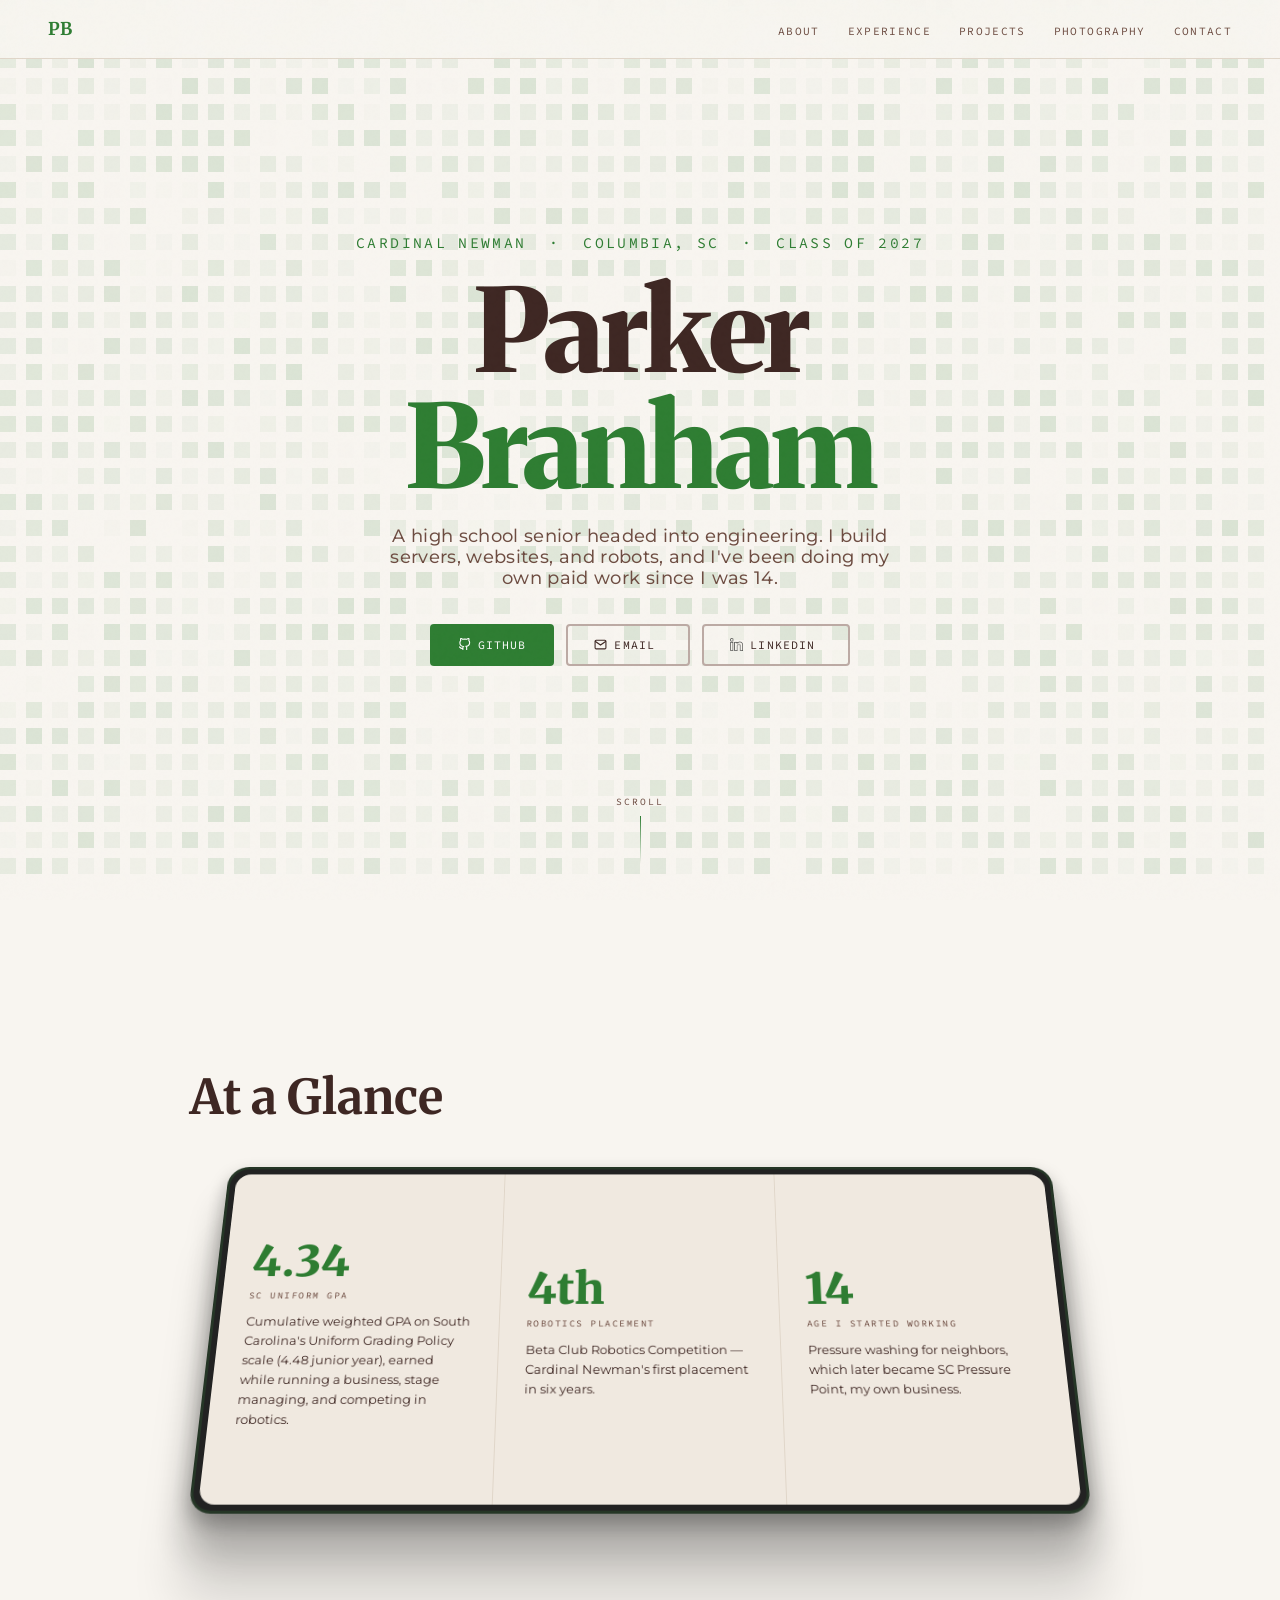
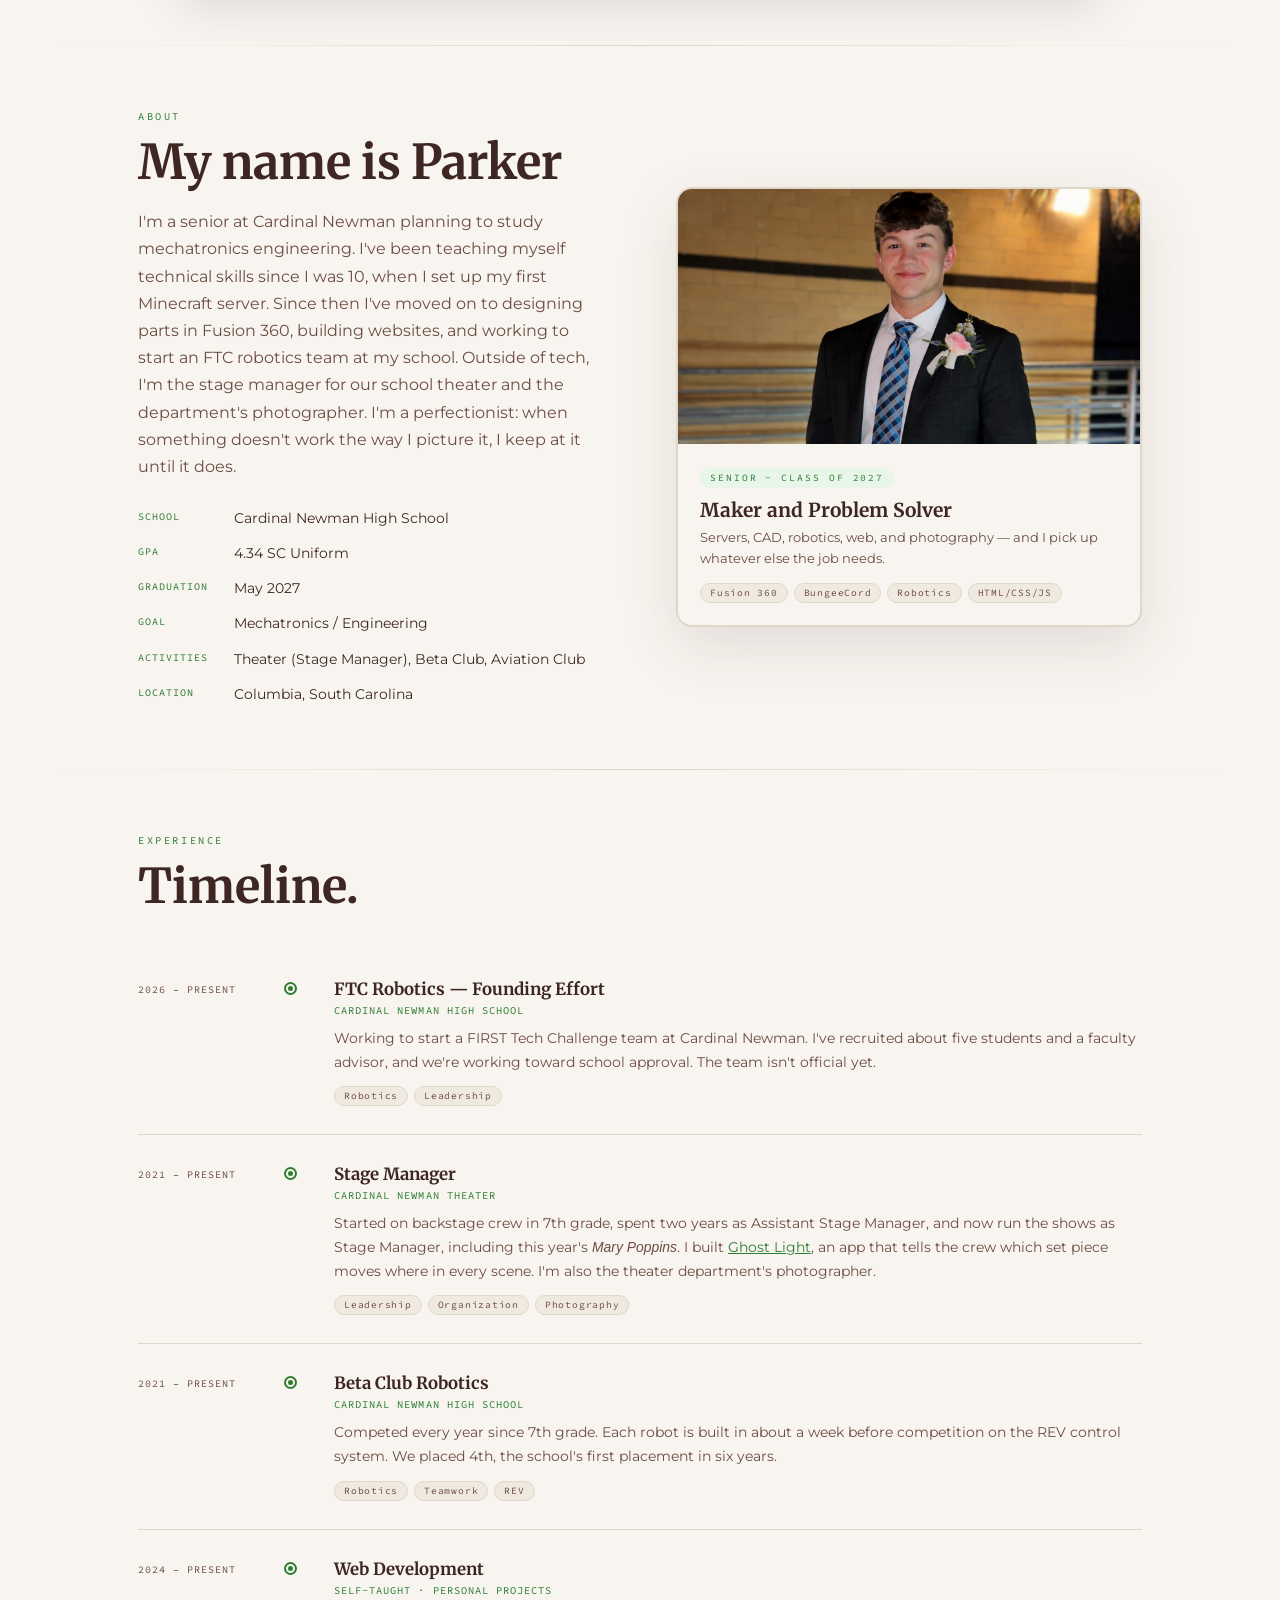
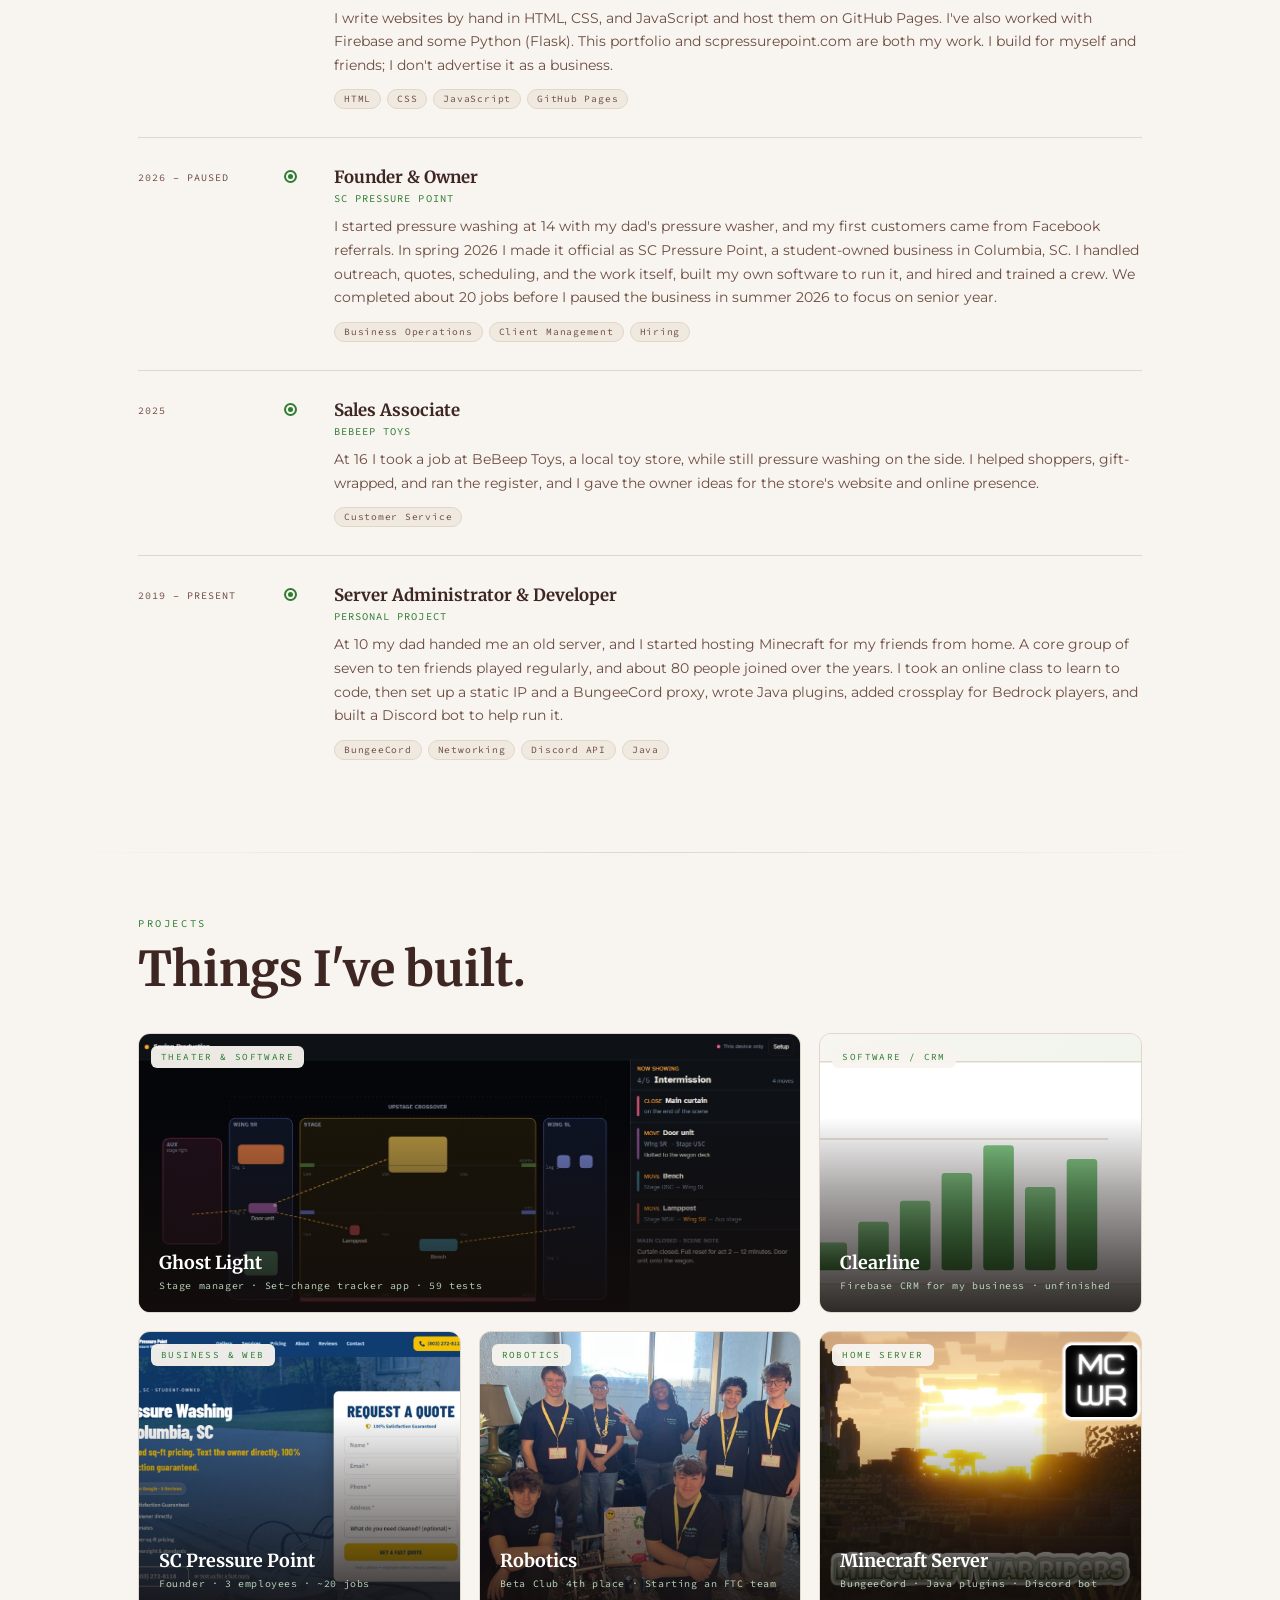
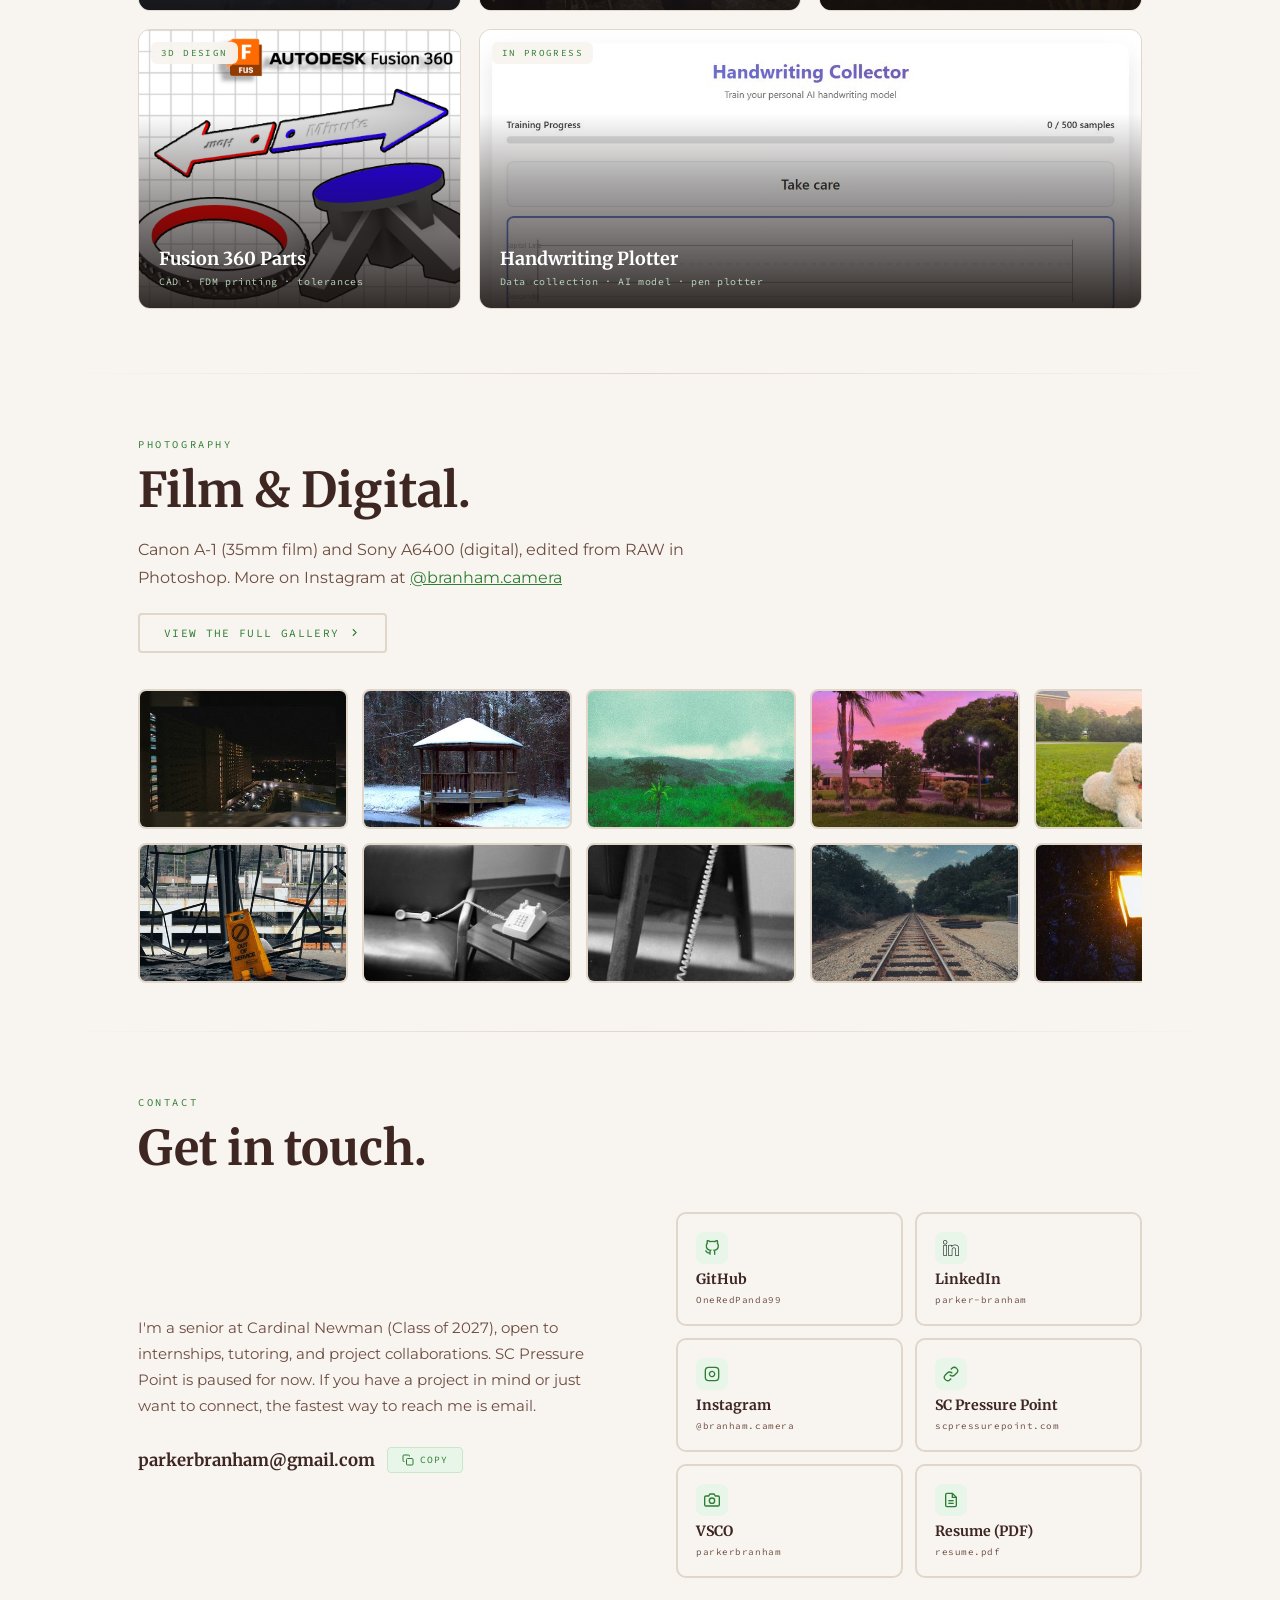
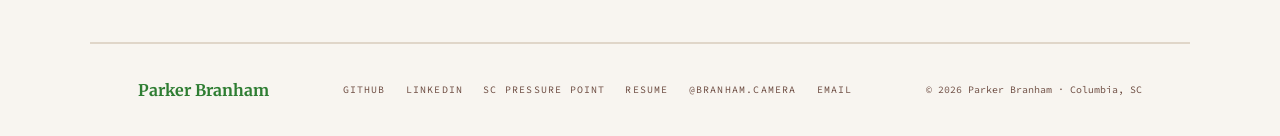
==== commit daf12e41: "Add six Instagram photos to the gallery Power lines at dusk, an airplane at the gate, a car lineup, " ====
--- a/index.html
+++ b/index.html
@@ -625,6 +625,9 @@
         <div class="photo-item"><img src="images/photography/thumb/mountains.JPG" alt="Mountains" loading="lazy"></div>
         <div class="photo-item"><img src="images/photography/thumb/porsche-museum.jpg" alt="Classic dark Porsche at the Porsche Museum" loading="lazy"></div>
         <div class="photo-item"><img src="images/photography/thumb/white-flower.jpg" alt="White flower macro with soft green bokeh" loading="lazy"></div>
+        <div class="photo-item"><img src="images/photography/thumb/purple-infiniti.jpg" alt="Purple Infiniti sedan at a rainy car meet" loading="lazy"></div>
+        <div class="photo-item"><img src="images/photography/thumb/purple-motorcycle.jpg" alt="Purple sport motorcycle on a parking deck" loading="lazy"></div>
+        <div class="photo-item"><img src="images/photography/thumb/wells-fargo-tower.jpg" alt="Wells Fargo tower in golden light with cranes behind it" loading="lazy"></div>
         <!-- duplicate for seamless loop -->
         <div class="photo-item"><img src="images/photography/thumb/building.JPG" alt="" loading="lazy" aria-hidden="true"></div>
         <div class="photo-item"><img src="images/photography/thumb/bungalo.JPG" alt="" loading="lazy" aria-hidden="true"></div>
@@ -637,6 +640,9 @@
         <div class="photo-item"><img src="images/photography/thumb/mountains.JPG" alt="" loading="lazy" aria-hidden="true"></div>
         <div class="photo-item"><img src="images/photography/thumb/porsche-museum.jpg" alt="" loading="lazy" aria-hidden="true"></div>
         <div class="photo-item"><img src="images/photography/thumb/white-flower.jpg" alt="" loading="lazy" aria-hidden="true"></div>
+        <div class="photo-item"><img src="images/photography/thumb/purple-infiniti.jpg" alt="" loading="lazy" aria-hidden="true"></div>
+        <div class="photo-item"><img src="images/photography/thumb/purple-motorcycle.jpg" alt="" loading="lazy" aria-hidden="true"></div>
+        <div class="photo-item"><img src="images/photography/thumb/wells-fargo-tower.jpg" alt="" loading="lazy" aria-hidden="true"></div>
       </div>
     </div>
     <div class="photo-marquee-row reverse">
@@ -652,6 +658,9 @@
         <div class="photo-item"><img src="images/photography/thumb/sunset.jpg" alt="Sunset" loading="lazy"></div>
         <div class="photo-item"><img src="images/photography/thumb/whiteboard.jpg" alt="Whiteboard" loading="lazy"></div>
         <div class="photo-item"><img src="images/photography/thumb/dim-hallway.jpg" alt="Dim hallway with arched exit and bicycle on wall" loading="lazy"></div>
+        <div class="photo-item"><img src="images/photography/thumb/car-lineup.jpg" alt="Row of sports cars parked under trees" loading="lazy"></div>
+        <div class="photo-item"><img src="images/photography/thumb/airplane-gate.jpg" alt="Jet being pushed back from the gate by a tug" loading="lazy"></div>
+        <div class="photo-item"><img src="images/photography/thumb/powerlines-dusk.jpg" alt="Power lines silhouetted against a purple dusk sky" loading="lazy"></div>
         <!-- duplicate for seamless loop -->
         <div class="photo-item"><img src="images/photography/thumb/outoforder.JPG" alt="" loading="lazy" aria-hidden="true"></div>
         <div class="photo-item"><img src="images/photography/thumb/phoneoncouch.jpg" alt="" loading="lazy" aria-hidden="true"></div>
@@ -664,6 +673,9 @@
         <div class="photo-item"><img src="images/photography/thumb/sunset.jpg" alt="" loading="lazy" aria-hidden="true"></div>
         <div class="photo-item"><img src="images/photography/thumb/whiteboard.jpg" alt="" loading="lazy" aria-hidden="true"></div>
         <div class="photo-item"><img src="images/photography/thumb/dim-hallway.jpg" alt="" loading="lazy" aria-hidden="true"></div>
+        <div class="photo-item"><img src="images/photography/thumb/car-lineup.jpg" alt="" loading="lazy" aria-hidden="true"></div>
+        <div class="photo-item"><img src="images/photography/thumb/airplane-gate.jpg" alt="" loading="lazy" aria-hidden="true"></div>
+        <div class="photo-item"><img src="images/photography/thumb/powerlines-dusk.jpg" alt="" loading="lazy" aria-hidden="true"></div>
       </div>
     </div>
   </div>
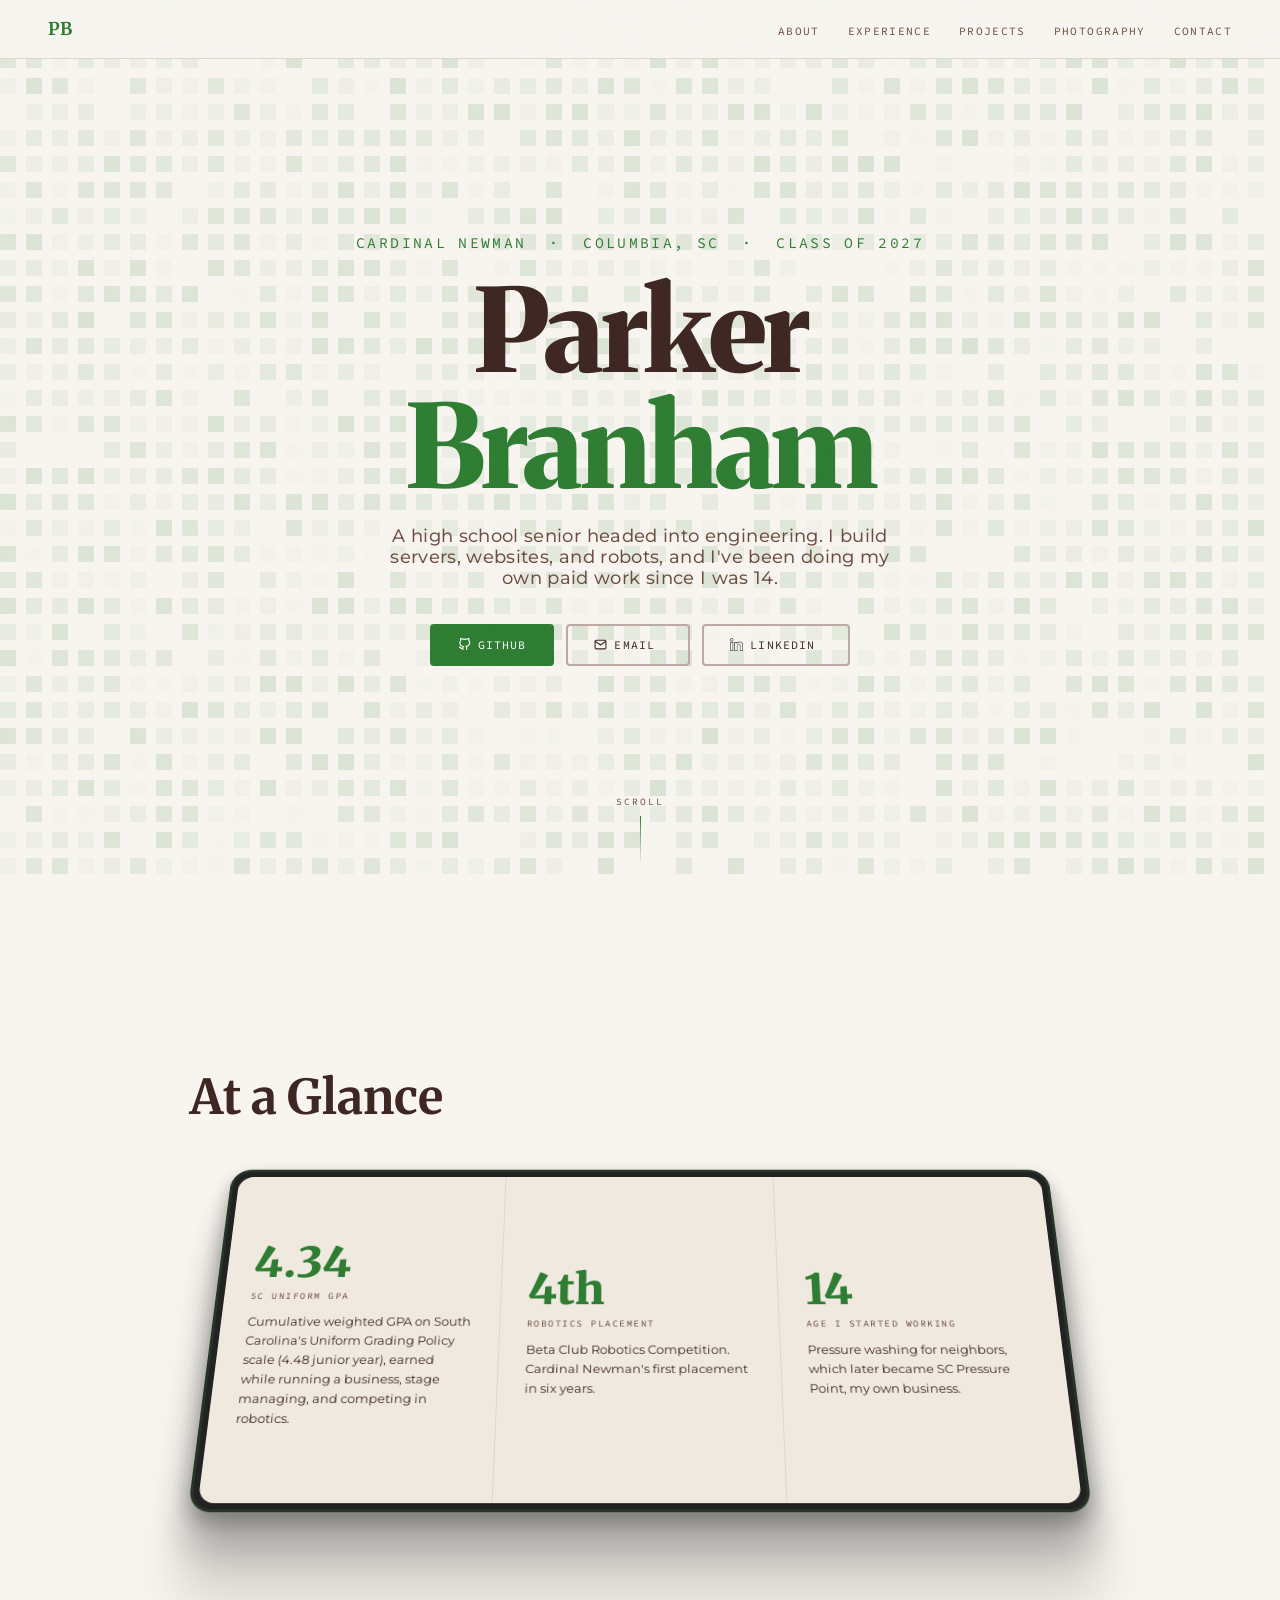
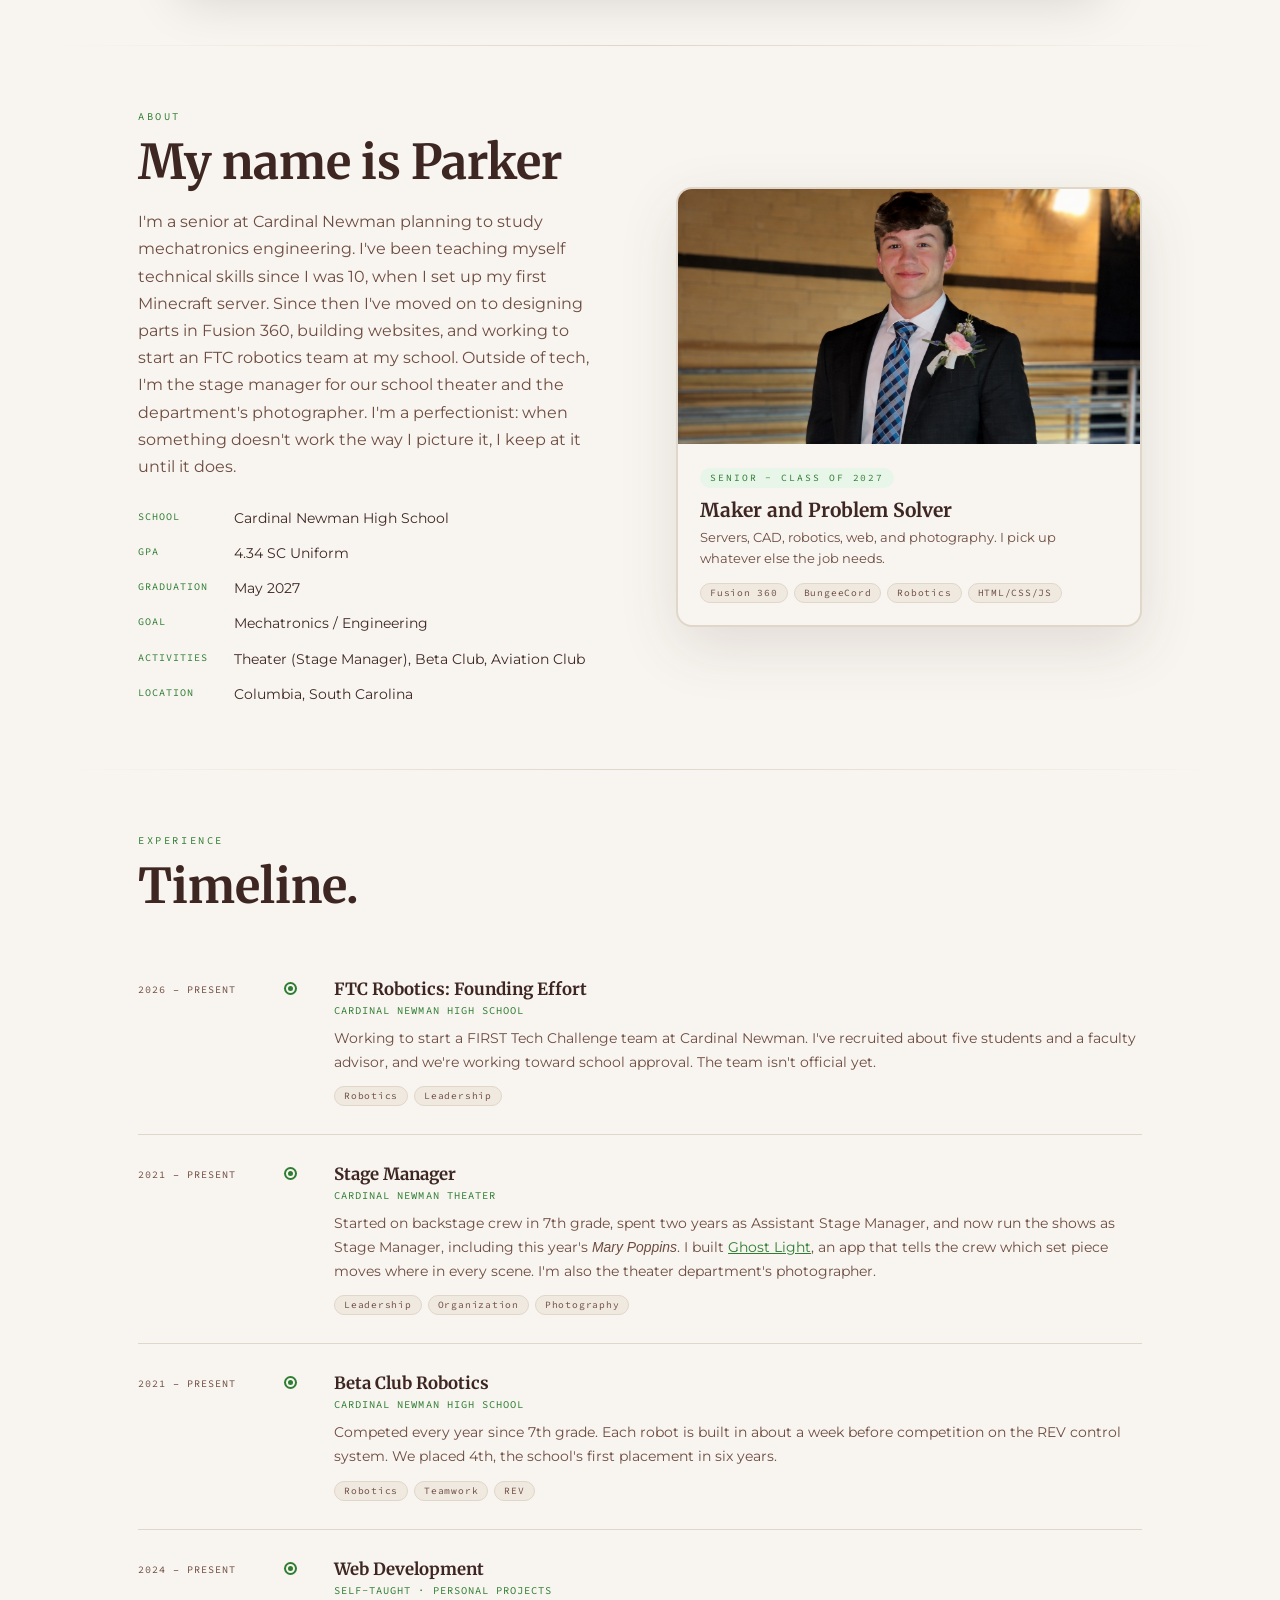
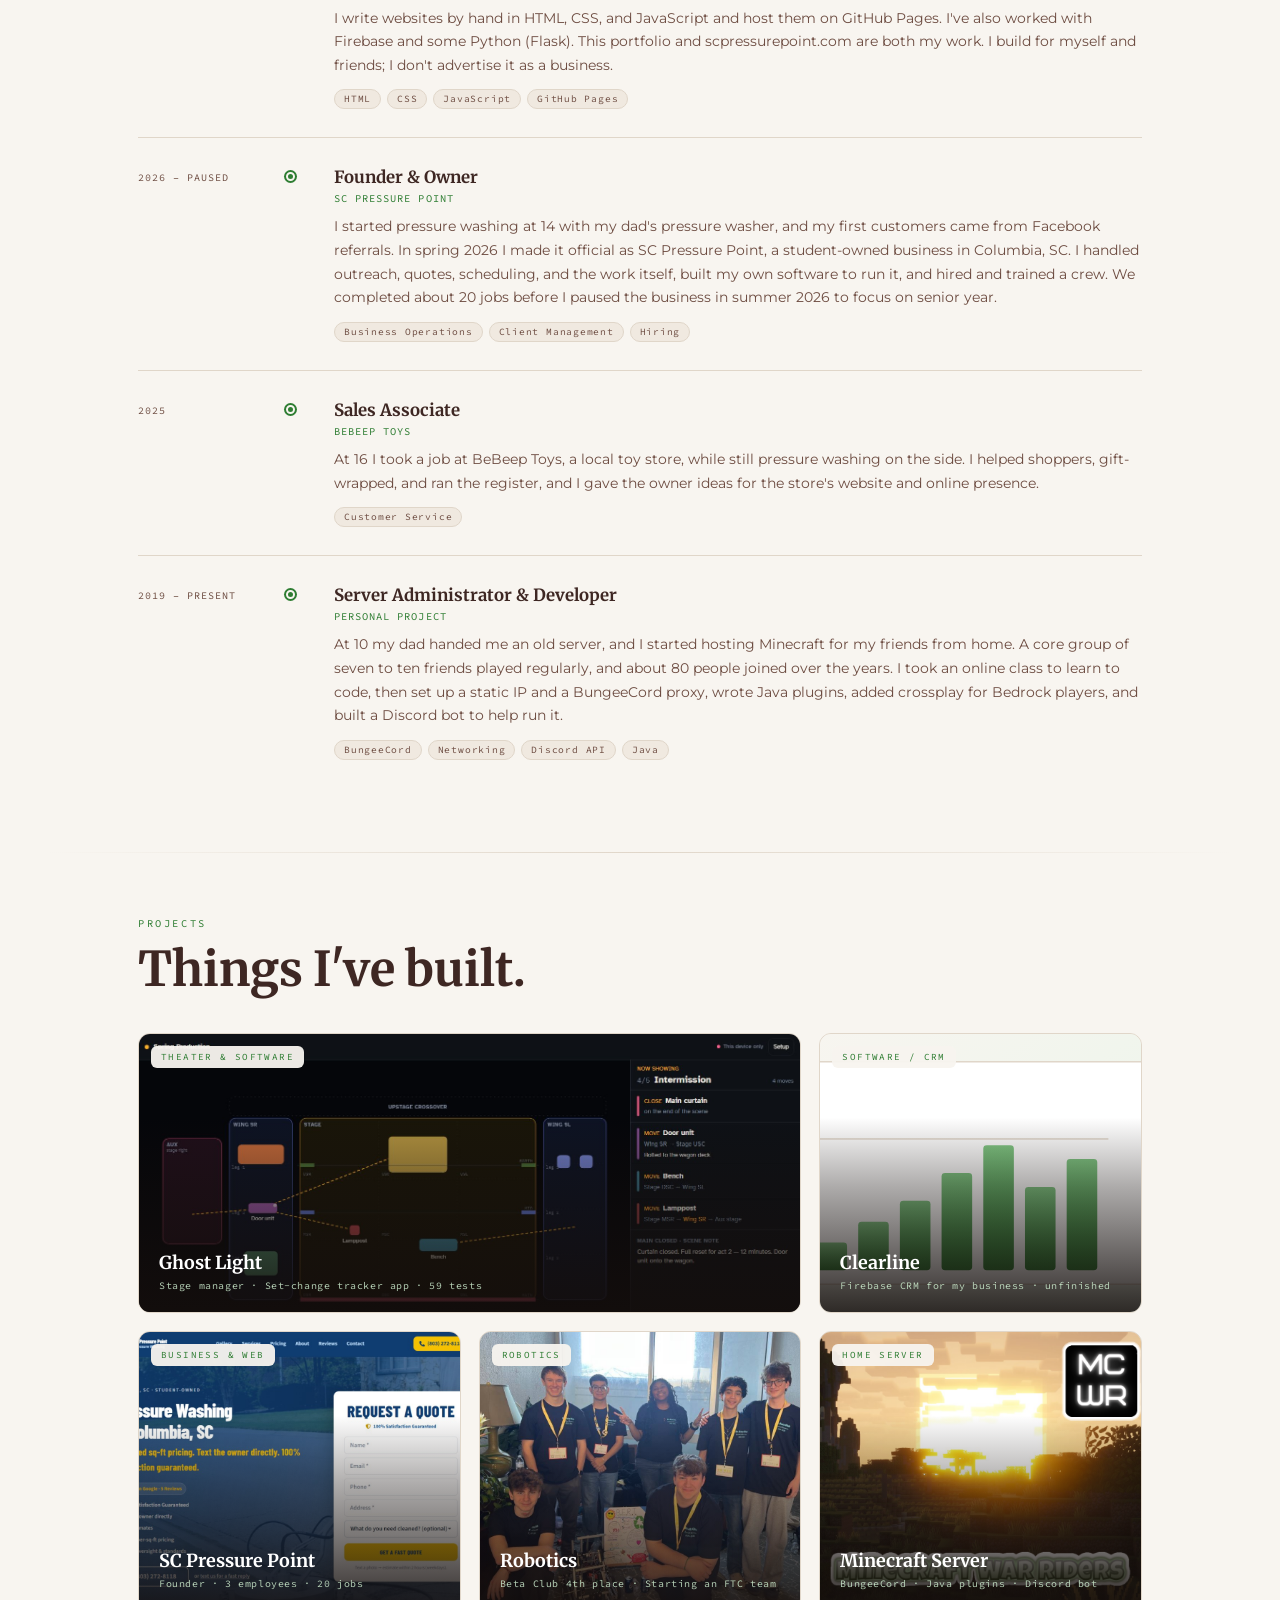
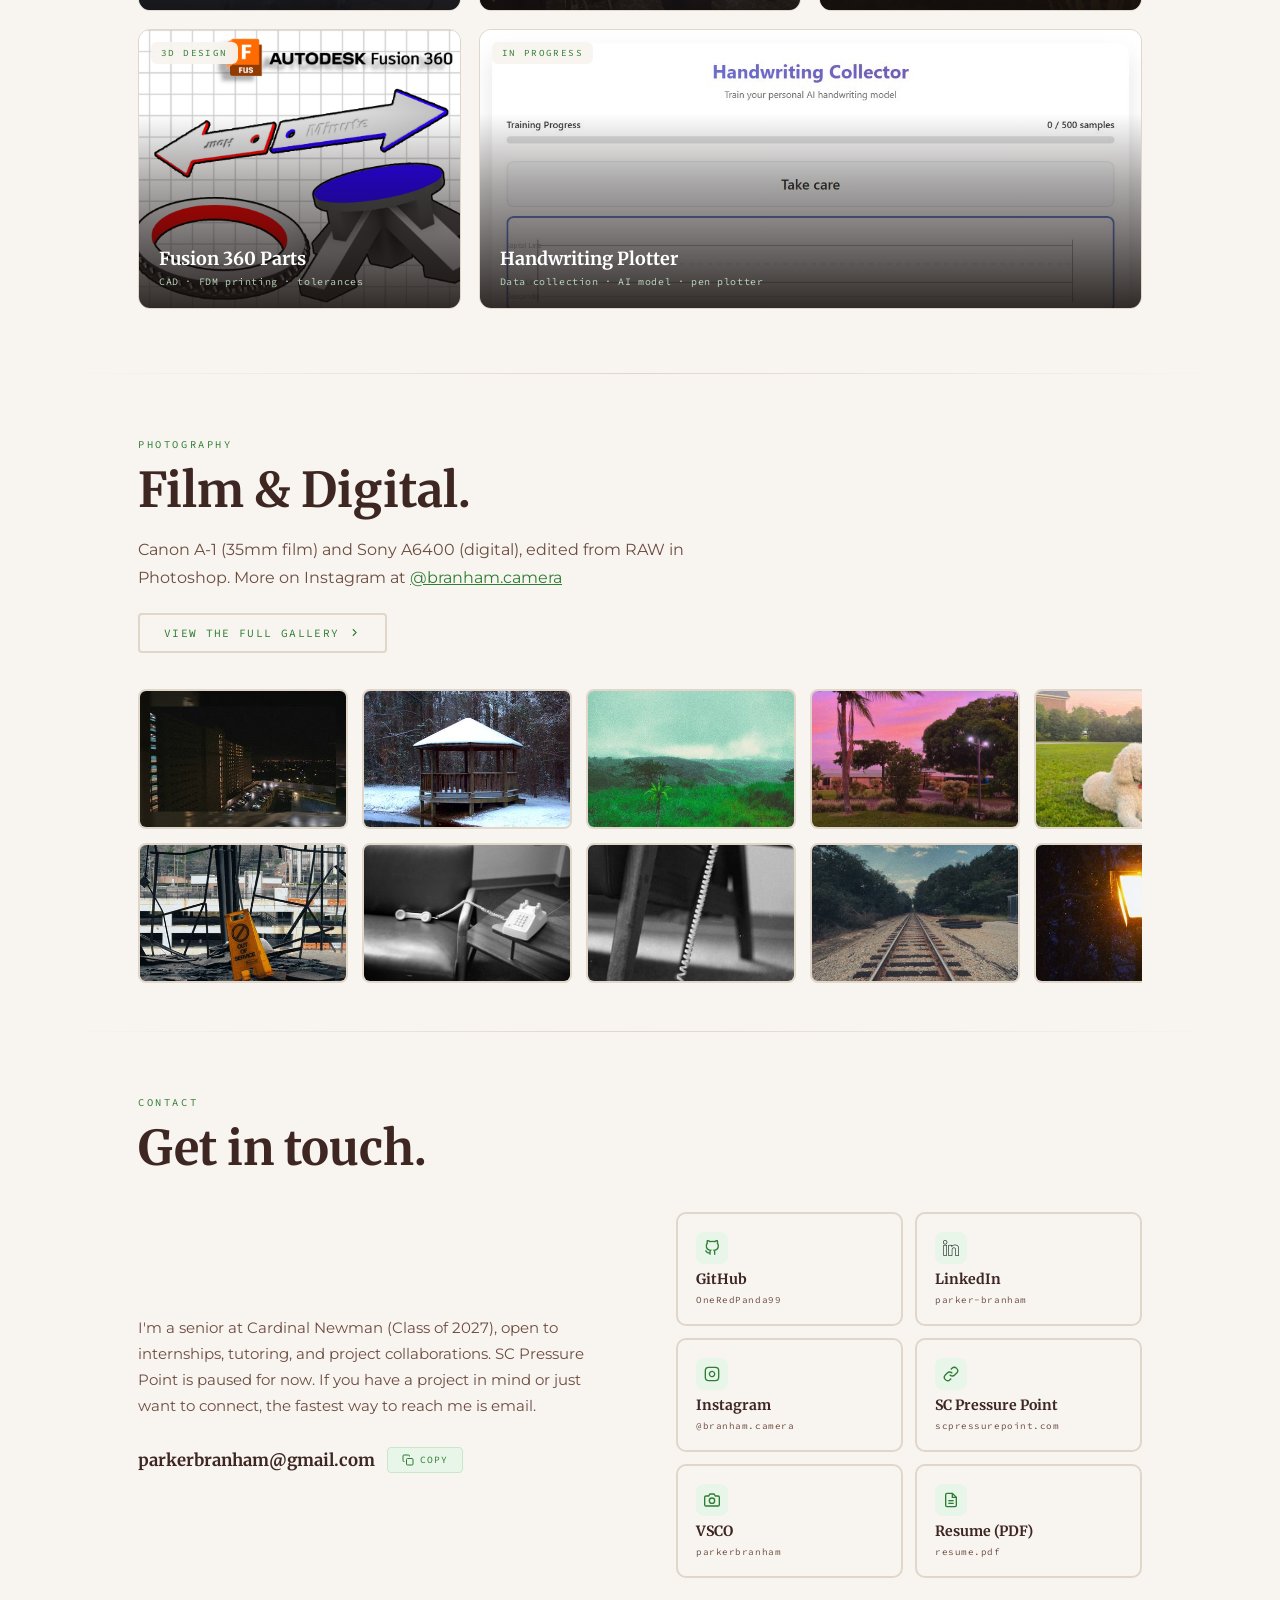
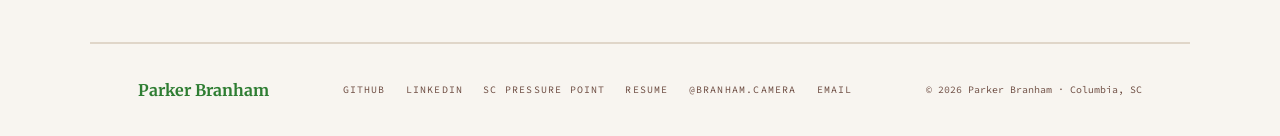
==== commit c7d1b1ee: "Remove em dashes and stray symbols; fix clipped card arrow - Rewrite every em dash in page text, met" ====
--- a/index.html
+++ b/index.html
@@ -6,9 +6,9 @@
 <link rel="canonical" href="https://www.parkerbranham.com/">
 <meta name="author" content="Parker Branham">
 <meta name="theme-color" content="#2e7d32">
-<meta name="description" content="Parker Branham — high school senior in Columbia, SC building servers, robots, and websites.">
+<meta name="description" content="Parker Branham, a high school senior in Columbia, SC, building servers, robots, and websites.">
 <meta property="og:title" content="Parker Branham">
-<meta property="og:description" content="Parker Branham — servers, robots, and websites. Columbia, SC.">
+<meta property="og:description" content="Parker Branham: servers, robots, and websites. Columbia, SC.">
 <meta property="og:image" content="https://www.parkerbranham.com/images/me/2_1me.png">
 <meta property="og:url" content="https://www.parkerbranham.com">
 <meta property="og:type" content="website">
@@ -138,9 +138,9 @@
 .focus-card-desc{font-size:0.82rem;line-height:1.55;color:rgba(255,255,255,0.88);margin-top:10px;max-width:520px;}
 .focus-card-cta{display:flex;align-items:center;justify-content:space-between;gap:12px;margin-top:14px;padding-top:12px;border-top:1px solid rgba(255,255,255,0.18);}
 .focus-card-cta span{font-family:var(--font-mono);font-size:0.58rem;letter-spacing:0.14em;text-transform:uppercase;color:rgba(255,255,255,0.7);}
-.focus-card-arrow{width:32px;height:32px;border-radius:50%;background:var(--primary);display:flex;align-items:center;justify-content:center;flex-shrink:0;transition:transform 0.25s ease;}
-.focus-card-arrow svg{width:15px;height:15px;stroke:#fff;fill:none;stroke-width:2.4;}
-.focus-card:hover .focus-card-arrow{transform:translateX(3px);}
+.focus-card-arrow{width:32px;height:32px;border-radius:50%;background:var(--primary);display:flex;align-items:center;justify-content:center;flex-shrink:0;margin-right:2px;}
+.focus-card-arrow svg{width:15px;height:15px;stroke:#fff;fill:none;stroke-width:2.4;transition:transform 0.25s ease;}
+.focus-card:hover .focus-card-arrow svg{transform:translateX(2px);}
 .focus-card-meta{position:absolute;top:12px;left:12px;background:rgba(248,245,240,0.95);border-radius:6px;padding:5px 10px;}
 .focus-card-meta-tag{font-family:var(--font-mono);font-size:0.58rem;letter-spacing:0.15em;text-transform:uppercase;color:var(--primary);}
 @media(hover:none){.focus-card-more{grid-template-rows:1fr;opacity:1;}.focus-card-overlay{background:linear-gradient(to top,rgba(20,14,12,0.92) 0%,rgba(20,14,12,0.6) 55%,rgba(20,14,12,0.15) 100%);}}
@@ -286,7 +286,7 @@
       "url": "https://www.parkerbranham.com/",
       "name": "Parker Branham",
       "inLanguage": "en-US",
-      "description": "Portfolio of Parker Branham — servers, robots, websites, and photography, from Columbia, SC.",
+      "description": "Portfolio of Parker Branham: servers, robots, websites, and photography, from Columbia, SC.",
       "publisher": {
         "@id": "https://www.parkerbranham.com/#parker"
       }
@@ -294,7 +294,7 @@
     {
       "@type": "ProfilePage",
       "url": "https://www.parkerbranham.com/",
-      "name": "Parker Branham — Columbia, SC",
+      "name": "Parker Branham | Columbia, SC",
       "isPartOf": {
         "@id": "https://www.parkerbranham.com/#website"
       },
@@ -364,7 +364,7 @@
         <div class="stat-panel">
           <div class="stat-num no-select">4th</div>
           <div class="stat-label no-select">Robotics Placement</div>
-          <div class="stat-desc">Beta Club Robotics Competition &mdash; Cardinal Newman's first placement in six years.</div>
+          <div class="stat-desc">Beta Club Robotics Competition. Cardinal Newman's first placement in six years.</div>
         </div>
         <div class="stat-panel">
           <div class="stat-num no-select">14</div>
@@ -400,7 +400,7 @@
       <div class="tilt-card-body">
         <span class="tilt-card-tag no-select">Senior - Class of 2027</span>
         <div class="tilt-card-title">Maker and Problem Solver</div>
-        <div class="tilt-card-sub">Servers, CAD, robotics, web, and photography &mdash; and I pick up whatever else the job needs.</div>
+        <div class="tilt-card-sub">Servers, CAD, robotics, web, and photography. I pick up whatever else the job needs.</div>
         <div class="skill-tags" style="margin-top:14px;">
           <span class="skill-tag">Fusion 360</span><span class="skill-tag">BungeeCord</span><span class="skill-tag">Robotics</span><span class="skill-tag">HTML/CSS/JS</span>
         </div>
@@ -422,7 +422,7 @@
       <div class="exp-date no-select">2026 &ndash; Present</div>
       <div class="exp-dot"></div>
       <div class="exp-content">
-        <div class="exp-role">FTC Robotics &mdash; Founding Effort</div>
+        <div class="exp-role">FTC Robotics: Founding Effort</div>
         <div class="exp-company no-select">Cardinal Newman High School</div>
         <div class="exp-desc">Working to start a FIRST Tech Challenge team at Cardinal Newman. I've recruited about five students and a faculty advisor, and we're working toward school approval. The team isn't official yet.</div>
         <div class="exp-tags"><span class="skill-tag">Robotics</span><span class="skill-tag">Leadership</span></div>
@@ -532,7 +532,7 @@
       <div class="focus-card-meta"><div class="focus-card-meta-tag no-select">Business &amp; Web</div></div>
       <div class="focus-card-overlay">
         <div class="focus-card-title">SC Pressure Point</div>
-        <span class="focus-card-link">Founder · 3 employees · ~20 jobs</span>
+        <span class="focus-card-link">Founder · 3 employees · 20 jobs</span>
         <div class="focus-card-more"><div>
           <p class="focus-card-desc">The pressure washing business I started at 14 and made official in 2026, plus the website I built for it.</p>
           <div class="focus-card-cta"><span>Click to read more</span><span class="focus-card-arrow"><svg viewBox="0 0 24 24" aria-hidden="true"><line x1="5" y1="12" x2="19" y2="12"/><polyline points="13 6 19 12 13 18"/></svg></span></div>
